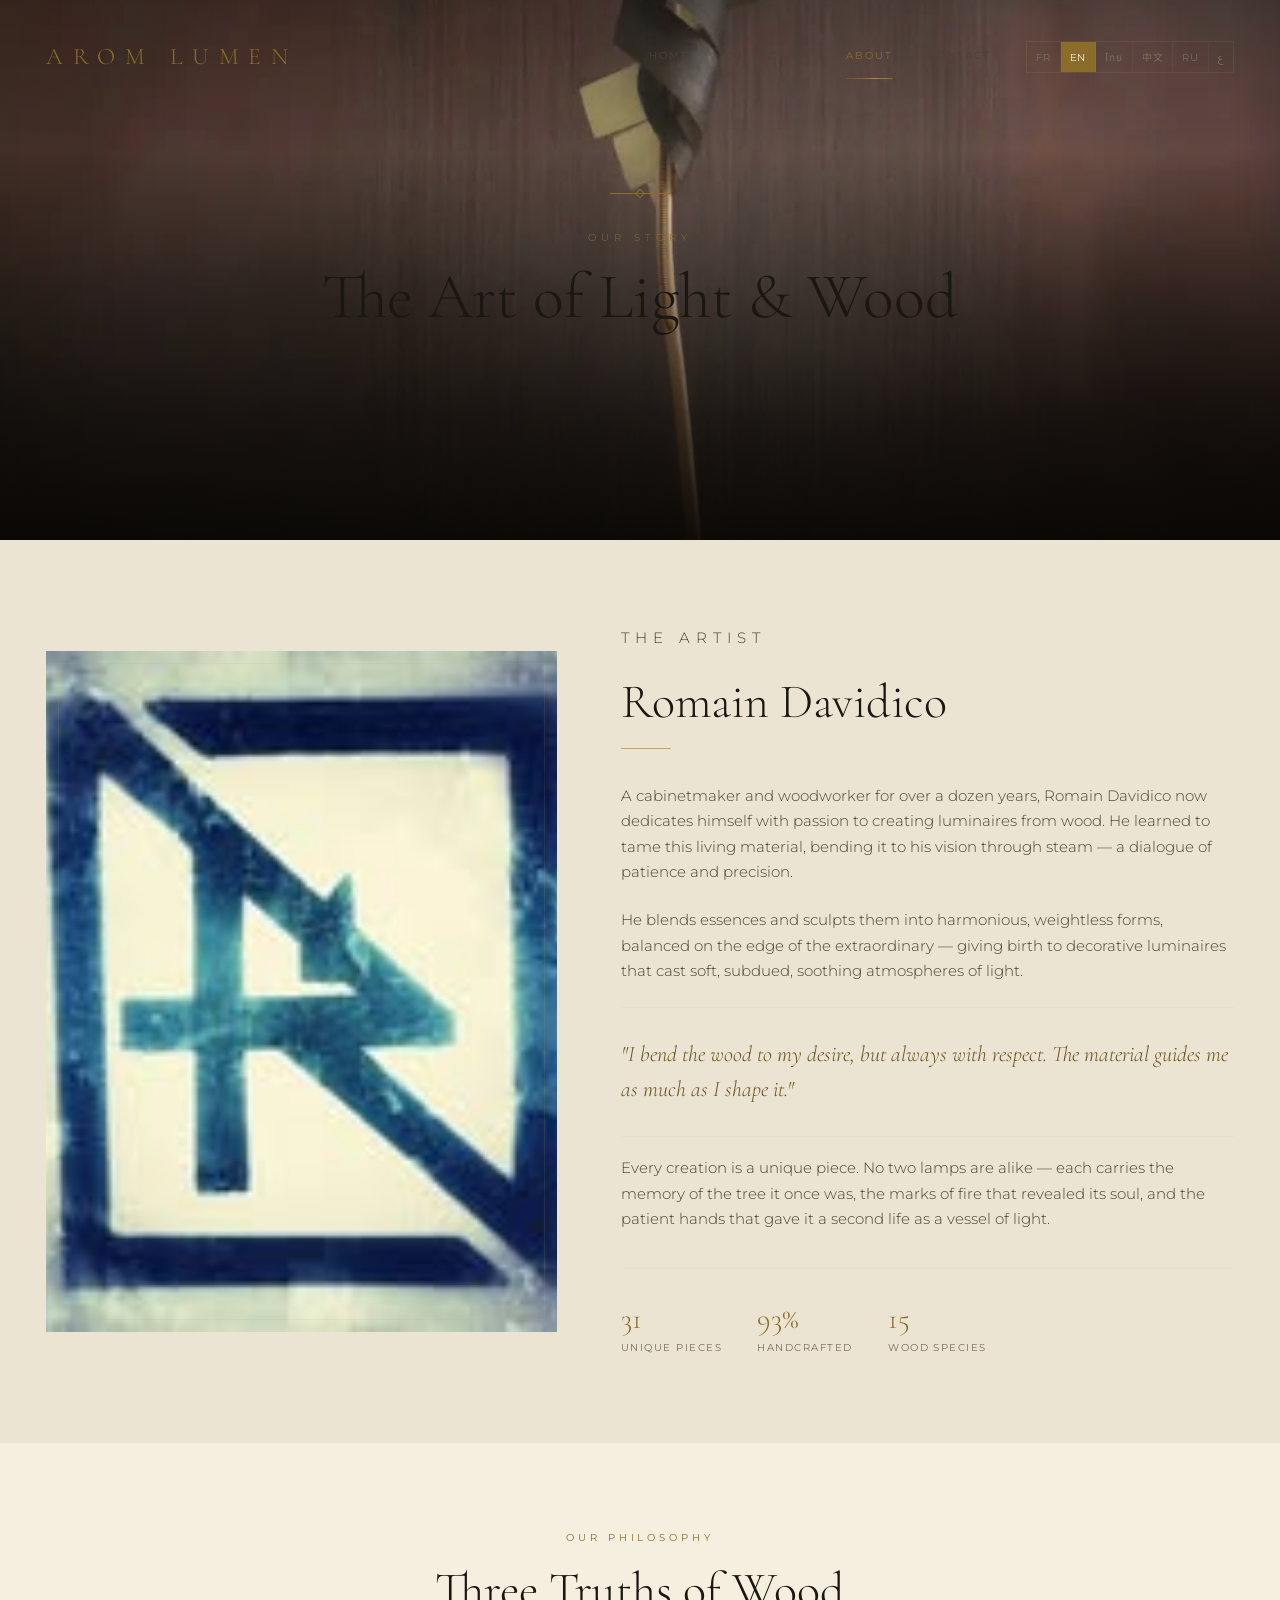
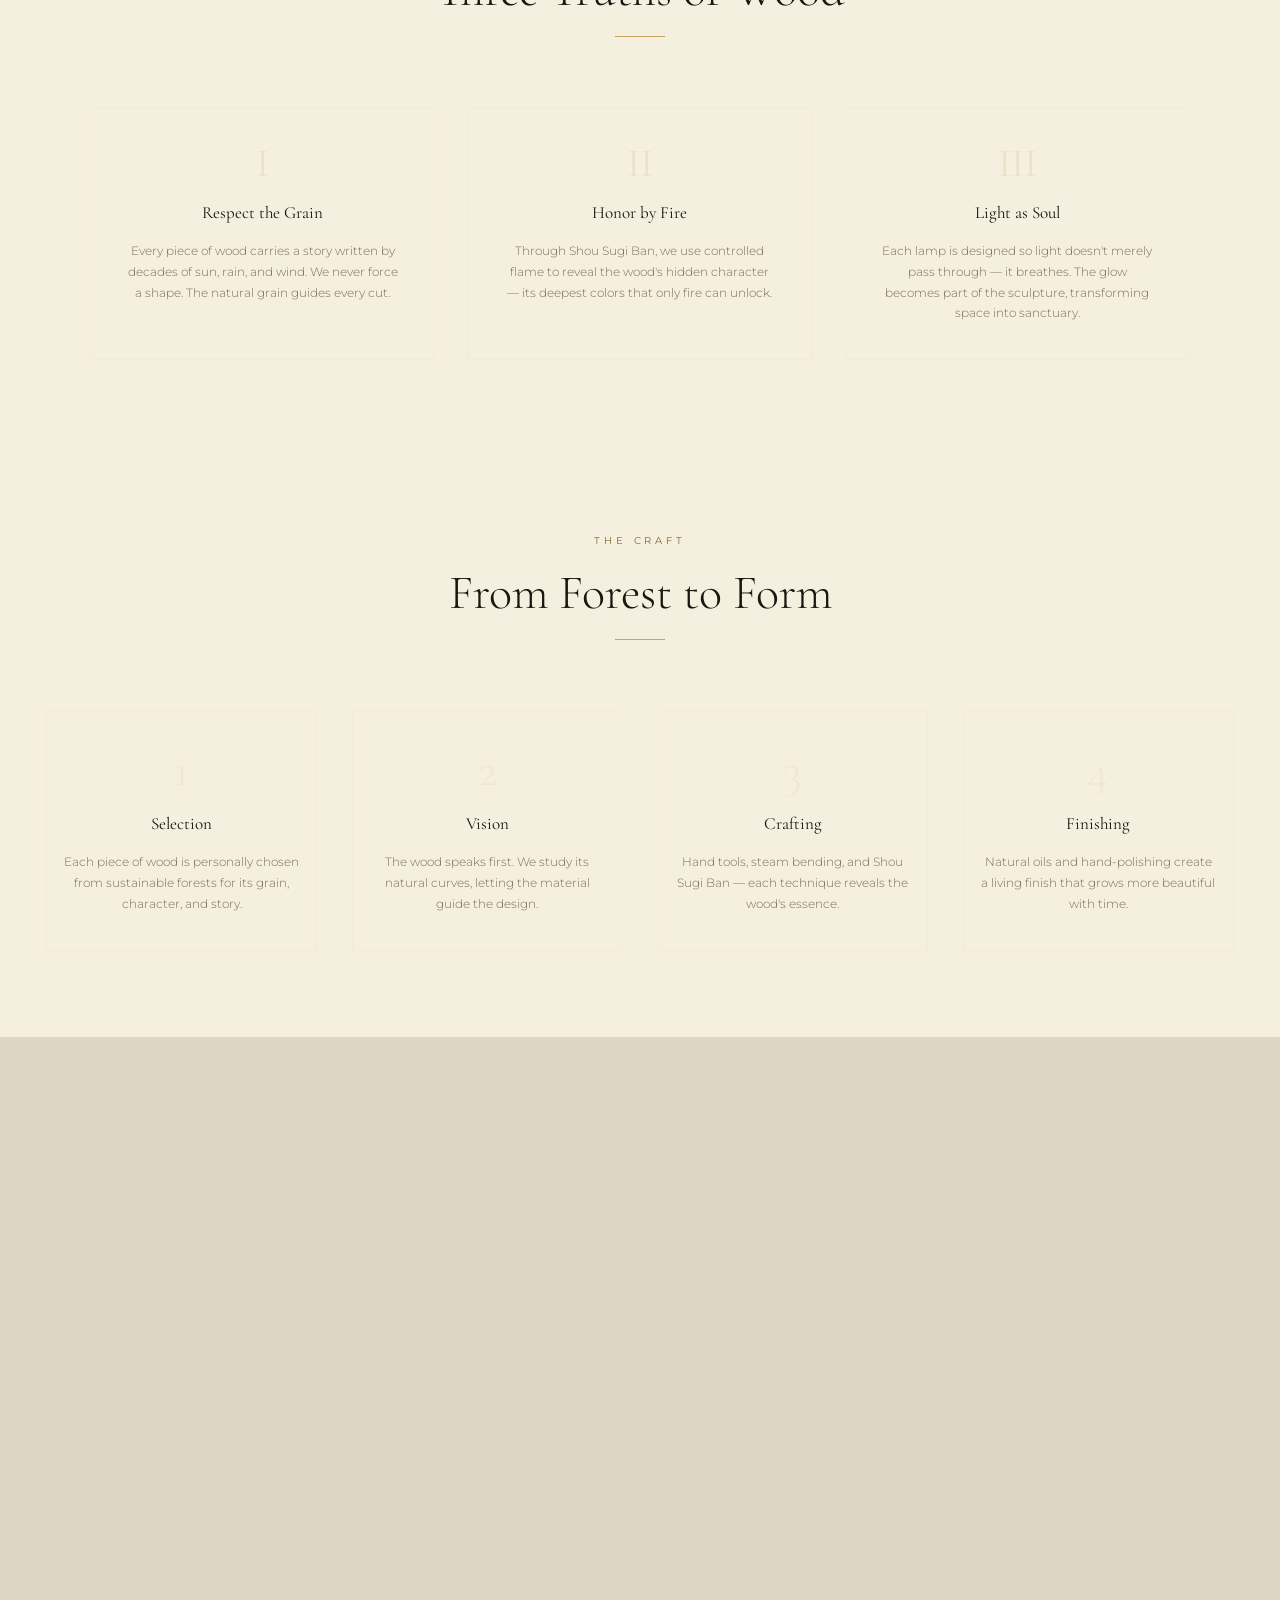
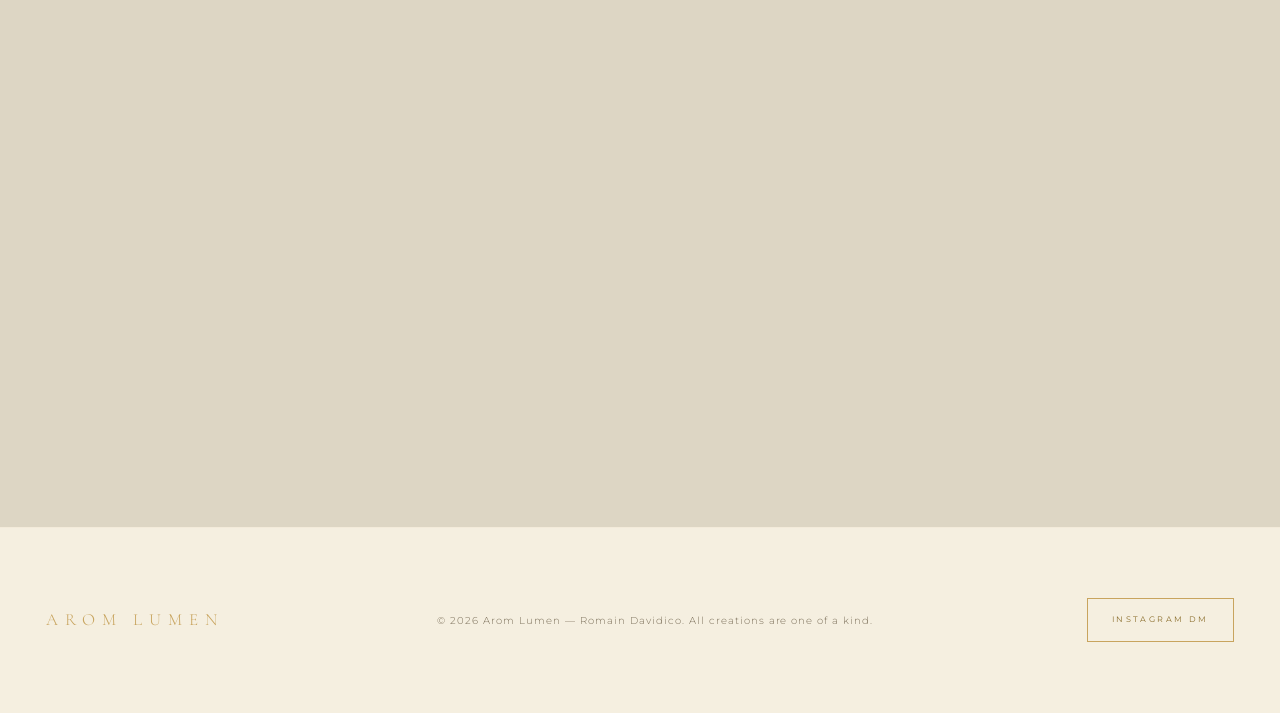
==== about.html @ 72d90c0a "Arom Lumen — luxury artisan wood lamp website Multi-page site for Romain Davidico's handcrafted wood" ====
<!DOCTYPE html>
<html lang="en" dir="ltr">
<head>
    <meta charset="UTF-8">
    <meta name="viewport" content="width=device-width, initial-scale=1.0">
    <meta name="view-transition" content="same-origin">
    <title>About Romain Davidico — AROM LUMEN | Artisan Woodworker</title>
    <meta name="description" content="The story of Romain Davidico, artisan woodworker and creator of Arom Lumen. Over a dozen years of cabinetmaking, steam-bending, and Shou Sugi Ban craftsmanship.">
    <link rel="canonical" href="https://aromlumen.com/about.html">
    <link rel="icon" href="images/profile.jpg">

    <!-- Open Graph -->
    <meta property="og:type" content="profile">
    <meta property="og:title" content="About Romain Davidico — AROM LUMEN | Artisan Woodworker">
    <meta property="og:description" content="The story of Romain Davidico, artisan woodworker and creator of Arom Lumen sculptural lamps.">
    <meta property="og:image" content="https://aromlumen.com/images/profile.jpg">
    <meta property="og:url" content="https://aromlumen.com/about.html">
    <meta property="og:site_name" content="Arom Lumen">
    <meta property="profile:first_name" content="Romain">
    <meta property="profile:last_name" content="Davidico">

    <!-- Twitter Card -->
    <meta name="twitter:card" content="summary_large_image">
    <meta name="twitter:title" content="About Romain Davidico — AROM LUMEN">
    <meta name="twitter:description" content="The story of artisan woodworker Romain Davidico, creator of Arom Lumen sculptural lamps.">
    <meta name="twitter:image" content="https://aromlumen.com/images/profile.jpg">

    <!-- Preconnect & Fonts -->
    <link rel="preconnect" href="https://fonts.googleapis.com">
    <link rel="preconnect" href="https://fonts.gstatic.com" crossorigin>
    <link href="https://fonts.googleapis.com/css2?family=Cormorant+Garamond:ital,wght@0,300;0,400;0,500;0,600;0,700;1,300;1,400&family=Montserrat:wght@200;300;400;500;600&family=Noto+Sans+Thai:wght@200;300;400;500&family=Noto+Sans+SC:wght@200;300;400;500&family=Noto+Sans+Arabic:wght@200;300;400;500&display=swap" rel="stylesheet">

    <!-- Preload hero image -->
    <link rel="preload" as="image" href="images/05.jpg">

    <link rel="stylesheet" href="css/style.css">

    <!-- Structured Data: Person -->
    <script type="application/ld+json">
    {
        "@context": "https://schema.org",
        "@type": "Person",
        "@id": "https://aromlumen.com/#person",
        "name": "Romain Davidico",
        "jobTitle": "Artisan Woodworker & Lamp Designer",
        "description": "Cabinetmaker and woodworker for over a dozen years, creator of Arom Lumen sculptural lamps.",
        "image": "https://aromlumen.com/images/profile.jpg",
        "url": "https://aromlumen.com/about.html",
        "sameAs": [
            "https://www.instagram.com/arom_lumen/"
        ],
        "worksFor": {
            "@type": "Organization",
            "@id": "https://aromlumen.com/#organization"
        },
        "knowsAbout": ["Cabinetmaking", "Steam Bending", "Shou Sugi Ban", "Sculptural Lighting", "Wood Art"]
    }
    </script>
</head>
<body>

<!-- Skip to content -->
<a href="#main-content" class="skip-link" aria-label="Skip to main content">Skip to main content</a>

<!-- Loader -->
<div class="loader" id="loader" role="status" aria-label="Loading page">
    <div class="loader-logo">Arom Lumen</div>
    <div class="loader-bar"></div>
</div>

<!-- Cursor Glow -->
<div class="cursor-glow" id="cursorGlow" aria-hidden="true"></div>

<!-- Navigation -->
<header>
    <nav id="navbar" aria-label="Main navigation">
        <a href="index.html" class="nav-logo" aria-label="Arom Lumen — Home">Arom Lumen</a>
        <div class="nav-right">
            <ul class="nav-links" id="navLinks" role="list">
                <li><a href="index.html" data-i18n="nav_home">Home</a></li>
                <li><a href="collection.html" data-i18n="nav_collection">Collection</a></li>
                <li><a href="about.html" class="active" data-i18n="nav_about" aria-current="page">About</a></li>
                <li><a href="contact.html" data-i18n="nav_contact">Contact</a></li>
            </ul>
            <div class="lang-switch" id="langSwitch" role="group" aria-label="Language switcher">
                <button class="lang-btn" data-lang="fr" aria-label="Fran&#231;ais">FR</button>
                <button class="lang-btn active" data-lang="en" aria-label="English" aria-pressed="true">EN</button>
                <button class="lang-btn" data-lang="th" aria-label="&#xE44;&#xE17;&#xE22;">&#xE44;&#xE17;&#xE22;</button>
                <button class="lang-btn" data-lang="zh" aria-label="&#x4E2D;&#x6587;">&#x4E2D;&#x6587;</button>
                <button class="lang-btn" data-lang="ru" aria-label="&#x0420;&#x0443;&#x0441;&#x0441;&#x043A;&#x0438;&#x0439;">RU</button>
                <button class="lang-btn" data-lang="ar" aria-label="&#x0627;&#x0644;&#x0639;&#x0631;&#x0628;&#x064A;&#x0629;">&#x0639;</button>
            </div>
            <button class="nav-hamburger" id="hamburger" aria-label="Toggle menu" aria-expanded="false"><span></span><span></span><span></span></button>
        </div>
    </nav>
</header>

<main id="main-content">
    <!-- ABOUT HERO -->
    <section class="hero" style="min-height:60vh;height:60vh" aria-label="About page hero">
        <div class="hero-bg" style="background:linear-gradient(180deg,rgba(8,6,4,.3) 0%,rgba(8,6,4,.05) 30%,rgba(8,6,4,.7) 75%,rgba(8,6,4,1) 100%),url('images/05.jpg') center/cover no-repeat" aria-hidden="true"></div>
        <div class="hero-content">
            <div class="hero-ornament" aria-hidden="true"></div>
            <p class="hero-sub" data-i18n="about_label">Our Story</p>
            <h1 class="hero-title" style="font-size:clamp(2rem,5vw,4rem)" data-i18n="about_title">The Art of Light & Wood</h1>
        </div>
    </section>

    <!-- FULL ARTIST STORY -->
    <section class="story" id="story" aria-labelledby="artist-heading">
        <div class="story-grid">
            <figure class="story-portrait reveal">
                <img src="images/profile.jpg" alt="Portrait of Romain Davidico in his workshop, crafting a sculptural lamp" loading="lazy" width="600" height="800">
            </figure>
            <article class="story-text reveal">
                <p class="s-label" data-i18n="story_label">The Artist</p>
                <h2 class="s-title" id="artist-heading" data-i18n="story_title">Romain Davidico</h2>
                <div class="s-div" aria-hidden="true"></div>
                <p data-i18n="story_p1">A cabinetmaker and woodworker for over a dozen years, Romain Davidico now dedicates himself with passion to creating luminaires from wood. He learned to tame this living material, bending it to his vision through steam — a dialogue of patience and precision.</p>
                <p data-i18n="story_p2">He blends essences and sculpts them into harmonious, weightless forms, balanced on the edge of the extraordinary — giving birth to decorative luminaires that cast soft, subdued, soothing atmospheres of light.</p>
                <blockquote>
                    <p class="quote" data-i18n="story_quote">"I bend the wood to my desire, but always with respect. The material guides me as much as I shape it."</p>
                </blockquote>
                <p data-i18n="story_p3">Every creation is a unique piece. No two lamps are alike — each carries the memory of the tree it once was, the marks of fire that revealed its soul, and the patient hands that gave it a second life as a vessel of light.</p>
                <div class="story-stats" role="list" aria-label="Key statistics">
                    <div role="listitem"><div class="num">32</div><div class="lbl" data-i18n="stat_pieces">Unique Pieces</div></div>
                    <div role="listitem"><div class="num">100%</div><div class="lbl" data-i18n="stat_handmade">Handcrafted</div></div>
                    <div role="listitem"><div class="num">15</div><div class="lbl" data-i18n="stat_woods">Wood Species</div></div>
                </div>
            </article>
        </div>
    </section>

    <!-- PHILOSOPHY -->
    <section class="philosophy" id="philosophy" aria-labelledby="philo-heading">
        <div style="text-align:center;max-width:600px;margin:0 auto">
            <p class="s-label" data-i18n="philo_label">Our Philosophy</p>
            <h2 class="s-title" id="philo-heading" data-i18n="philo_title">Three Truths of Wood</h2>
            <div class="s-div" style="margin:0 auto 2rem" aria-hidden="true"></div>
        </div>
        <div class="philo-grid" role="list">
            <article class="philo-card reveal" role="listitem">
                <div class="icon" aria-hidden="true">I</div>
                <h3 data-i18n="philo_1t">Respect the Grain</h3>
                <p data-i18n="philo_1d">Every piece of wood carries a story written by decades of sun, rain, and wind. We never force a shape. The natural grain guides every cut.</p>
            </article>
            <article class="philo-card reveal" role="listitem">
                <div class="icon" aria-hidden="true">II</div>
                <h3 data-i18n="philo_2t">Honor by Fire</h3>
                <p data-i18n="philo_2d">Through Shou Sugi Ban, we use controlled flame to reveal the wood's hidden character — its deepest colors that only fire can unlock.</p>
            </article>
            <article class="philo-card reveal" role="listitem">
                <div class="icon" aria-hidden="true">III</div>
                <h3 data-i18n="philo_3t">Light as Soul</h3>
                <p data-i18n="philo_3d">Each lamp is designed so light doesn't merely pass through — it breathes. The glow becomes part of the sculpture, transforming space into sanctuary.</p>
            </article>
        </div>
    </section>

    <!-- PROCESS -->
    <section class="process" id="process" aria-labelledby="process-heading">
        <div class="process-header">
            <p class="s-label" data-i18n="proc_label">The Craft</p>
            <h2 class="s-title" id="process-heading" data-i18n="proc_title">From Forest to Form</h2>
            <div class="s-div" aria-hidden="true"></div>
        </div>
        <div class="process-steps" role="list">
            <article class="p-step reveal" role="listitem"><div class="num" aria-hidden="true">01</div><h3 data-i18n="s1t">Selection</h3><p data-i18n="s1d">Each piece of wood is personally chosen from sustainable forests for its grain, character, and story.</p></article>
            <article class="p-step reveal" role="listitem"><div class="num" aria-hidden="true">02</div><h3 data-i18n="s2t">Vision</h3><p data-i18n="s2d">The wood speaks first. We study its natural curves, letting the material guide the design.</p></article>
            <article class="p-step reveal" role="listitem"><div class="num" aria-hidden="true">03</div><h3 data-i18n="s3t">Crafting</h3><p data-i18n="s3d">Hand tools, steam bending, and Shou Sugi Ban — each technique reveals the wood's essence.</p></article>
            <article class="p-step reveal" role="listitem"><div class="num" aria-hidden="true">04</div><h3 data-i18n="s4t">Finishing</h3><p data-i18n="s4d">Natural oils and hand-polishing create a living finish that grows more beautiful with time.</p></article>
        </div>
    </section>

    <!-- TESTIMONIALS -->
    <section class="testimonials" aria-labelledby="testimonials-heading">
        <div class="testi-header">
            <p class="s-label" data-i18n="te_label">Kind Words</p>
            <h2 class="s-title" id="testimonials-heading" data-i18n="te_title">What Hoteliers Say</h2>
            <div class="s-div" aria-hidden="true"></div>
        </div>
        <div class="t-carousel" role="region" aria-label="Testimonials carousel" aria-roledescription="carousel">
            <article class="t-slide active" role="group" aria-roledescription="slide" aria-label="Testimonial 1 of 3">
                <blockquote>
                    <p class="t-quote" data-i18n="te1q">The lamps Arom Lumen created for our lobby have become the most photographed feature of the hotel. Guests constantly ask about them.</p>
                </blockquote>
                <p class="t-author">Marie Laurent</p>
                <p class="t-role" data-i18n="te1r">Design Director, Boutique Hotel Paris</p>
            </article>
            <article class="t-slide" role="group" aria-roledescription="slide" aria-label="Testimonial 2 of 3">
                <blockquote>
                    <p class="t-quote" data-i18n="te2q">We commissioned twelve unique pieces for our suites. Each one is different, and our guests love discovering which creation awaits them.</p>
                </blockquote>
                <p class="t-author">James Chen</p>
                <p class="t-role" data-i18n="te2r">General Manager, Luxury Resort Singapore</p>
            </article>
            <article class="t-slide" role="group" aria-roledescription="slide" aria-label="Testimonial 3 of 3">
                <blockquote>
                    <p class="t-quote" data-i18n="te3q">The craftsmanship is extraordinary. These are not decorations — they are works of art that give our spa a soul.</p>
                </blockquote>
                <p class="t-author">Sofia Bergstrom</p>
                <p class="t-role" data-i18n="te3r">Spa Director, Grand Hotel Stockholm</p>
            </article>
        </div>
        <div class="t-dots" role="tablist" aria-label="Testimonial slides">
            <button class="t-dot active" data-slide="0" role="tab" aria-selected="true" aria-label="Show testimonial 1"></button>
            <button class="t-dot" data-slide="1" role="tab" aria-selected="false" aria-label="Show testimonial 2"></button>
            <button class="t-dot" data-slide="2" role="tab" aria-selected="false" aria-label="Show testimonial 3"></button>
        </div>
    </section>

    <!-- CTA -->
    <section class="hotel-cta" aria-labelledby="about-cta-heading">
        <div class="inner reveal">
            <h2 class="s-title" id="about-cta-heading" data-i18n="htl_title">Transform Your Spaces</h2>
            <div class="s-div" style="margin:0 auto 2rem" aria-hidden="true"></div>
            <p data-i18n="ct_desc">Whether for a single statement piece or a full hotel collection, we bring your vision to life with bespoke craftsmanship.</p>
            <div style="display:flex;gap:1.5rem;justify-content:center;margin-top:2.5rem;flex-wrap:wrap">
                <a href="https://ig.me/m/arom_lumen" target="_blank" rel="noopener noreferrer" class="btn-p" data-i18n="ct_dm">Message us on Instagram</a>
                <a href="collection.html" class="btn-o" data-i18n="view_collection">View Full Collection</a>
            </div>
        </div>
    </section>
</main>

<footer role="contentinfo">
    <div class="footer-content">
        <div class="footer-logo">Arom Lumen</div>
        <p class="footer-text">&copy; 2026 Arom Lumen — Romain Davidico. <span data-i18n="footer">All creations are one of a kind.</span></p>
        <a href="https://ig.me/m/arom_lumen" target="_blank" rel="noopener noreferrer" class="btn-o" style="padding:.6rem 1.5rem;font-size:.5rem" aria-label="Contact us via Instagram Direct Message">Instagram DM</a>
    </div>
</footer>

<script src="js/products.js"></script>
<script src="js/main.js"></script>
</body>
</html>
---- css/style.css ----
/* ═══════════════════════════════════════════════════════════════════════════
   AROM LUMEN — Artisan Wood Creations
   Master Stylesheet — 2026 Edition
   Mobile-first  ·  oklch()  ·  Container queries  ·  Scroll-driven
   ═══════════════════════════════════════════════════════════════════════════

   Z-INDEX SCALE
   ─────────────────────────────────
   1    Base content
   2    Overlays within sections (hero text, gallery overlay)
   10   Sticky / floating UI (scroll indicator)
   100  Navigation bar
   200  Mobile menu panel
   500  Lightbox
   600  Product modal
   900  Loader (highest, page entry)
   9999 Cursor glow (pointer-events: none)

   BREAKPOINTS (mobile-first, min-width)
   ─────────────────────────────────
   --bp-sm  : 480px   (large phones)
   --bp-md  : 768px   (tablets)
   --bp-lg  : 1024px  (small desktops)
   --bp-xl  : 1440px  (large desktops)
   --bp-xxl : 1920px  (ultra-wide)
   ═══════════════════════════════════════════════════════════════════════════ */


/* ═══════════════════════════════════════════
   0. CUSTOM PROPERTIES
   ═══════════════════════════════════════════ */
:root {
    /* ── Colors (oklch with hex fallbacks) ── */
    --bg:         #080604;
    --bg-oklch:   oklch(0.08 0.01 70);
    --bg2:        #0e0c07;
    --bg2-oklch:  oklch(0.11 0.015 70);
    --sf:         #16130d;
    --sf-oklch:   oklch(0.14 0.02 70);
    --sf2:        #221e14;
    --sf2-oklch:  oklch(0.19 0.025 70);

    --gold:       #c8a45e;
    --gold-oklch: oklch(0.74 0.11 80);
    --gold-l:     #e0c882;
    --gold-l-oklch: oklch(0.83 0.1 85);
    --gold-d:     #8a6d2b;
    --gold-d-oklch: oklch(0.53 0.1 75);
    --gold-g:     rgba(200, 164, 94, 0.12);

    --cream:      #f5efe0;
    --cream-oklch: oklch(0.95 0.03 85);
    --cream-m:    #b8ad94;
    --cream-m-oklch: oklch(0.74 0.04 80);

    --txt:        #e0d8c8;
    --txt-oklch:  oklch(0.88 0.03 80);
    --txt-m:      #8a7e68;
    --txt-m-oklch: oklch(0.57 0.05 75);

    /* ── Typography ── */
    --serif: 'Cormorant Garamond', Georgia, serif;
    --sans:  'Montserrat', 'Noto Sans Thai', 'Noto Sans SC', 'Noto Sans Arabic', sans-serif;

    /* ── Fluid type scale (375 → 1920) ── */
    --fs-xs:    clamp(0.5rem, 0.42rem + 0.25vw, 0.65rem);
    --fs-sm:    clamp(0.6rem, 0.52rem + 0.25vw, 0.78rem);
    --fs-base:  clamp(0.78rem, 0.68rem + 0.32vw, 0.95rem);
    --fs-md:    clamp(0.88rem, 0.76rem + 0.38vw, 1.1rem);
    --fs-lg:    clamp(1.1rem, 0.9rem + 0.6vw, 1.5rem);
    --fs-xl:    clamp(1.4rem, 1.1rem + 0.9vw, 2.2rem);
    --fs-2xl:   clamp(1.8rem, 1.3rem + 1.5vw, 3.2rem);
    --fs-3xl:   clamp(2rem, 1.4rem + 2vw, 3.8rem);
    --fs-hero:  clamp(2.5rem, 1.5rem + 4vw, 6rem);

    /* ── Spacing ── */
    --space-xs:  clamp(0.5rem, 0.4rem + 0.3vw, 0.75rem);
    --space-sm:  clamp(0.75rem, 0.6rem + 0.5vw, 1.25rem);
    --space-md:  clamp(1.5rem, 1rem + 1.5vw, 3rem);
    --space-lg:  clamp(3rem, 2rem + 3vw, 6rem);
    --space-xl:  clamp(4rem, 2.5rem + 4vw, 8rem);
    --space-section-y: clamp(4rem, 3rem + 3vw, 8rem);
    --space-section-x: clamp(1.25rem, 0.5rem + 3vw, 4rem);

    /* ── Effects ── */
    --gold-gradient: linear-gradient(135deg, #8a6d2b 0%, #c8a45e 40%, #e0c882 60%, #c8a45e 100%);
    --shimmer-gradient: linear-gradient(
        105deg,
        #8a6d2b 0%, #c8a45e 25%, #e0c882 50%, #c8a45e 75%, #8a6d2b 100%
    );
    --ease-lux: cubic-bezier(0.4, 0, 0.2, 1);
    --ease-spring: cubic-bezier(0.34, 1.56, 0.64, 1);
    --duration-fast: 0.25s;
    --duration-med:  0.45s;
    --duration-slow: 0.7s;

    /* ── Touch target minimum ── */
    --touch-min: 44px;

    /* ── Vertical rhythm base ── */
    --lh: 1.7;
}


/* ═══════════════════════════════════════════
   0b. COLOR SCHEME — light override
   ═══════════════════════════════════════════ */
@media (prefers-color-scheme: light) {
    :root {
        --bg:       #f5efe0;
        --bg2:      #ebe4d2;
        --sf:       #ddd6c4;
        --sf2:      #d0c8b4;
        --gold:     #8a6d2b;
        --gold-l:   #6b5420;
        --gold-d:   #c8a45e;
        --gold-g:   rgba(138, 109, 43, 0.12);
        --cream:    #1a1610;
        --cream-m:  #4a4232;
        --txt:      #2a2418;
        --txt-m:    #7a6e58;
        --gold-gradient: linear-gradient(135deg, #6b5420 0%, #8a6d2b 40%, #a68840 60%, #8a6d2b 100%);
        --shimmer-gradient: linear-gradient(
            105deg,
            #6b5420 0%, #8a6d2b 25%, #a68840 50%, #8a6d2b 75%, #6b5420 100%
        );
    }
}


/* ═══════════════════════════════════════════
   0.5 ACCESSIBILITY — SKIP LINK
   ═══════════════════════════════════════════ */
.skip-link {
    position: absolute;
    top: -100%;
    left: 1rem;
    z-index: 10000;
    padding: 0.75rem 1.5rem;
    background: var(--gold, #c8a45e);
    color: var(--bg, #080604);
    font-family: var(--sans, 'Montserrat', sans-serif);
    font-size: 0.85rem;
    font-weight: 600;
    text-decoration: none;
    border-radius: 0 0 4px 4px;
    transition: top 0.2s ease;
}
.skip-link:focus {
    top: 0;
    outline: 2px solid var(--cream, #f5efe6);
    outline-offset: 2px;
}

/* ═══════════════════════════════════════════
   1. RESET & BASE
   ═══════════════════════════════════════════ */
*,
*::before,
*::after {
    margin: 0;
    padding: 0;
    box-sizing: border-box;
}

html {
    scroll-behavior: smooth;
    overflow-x: hidden;
    -webkit-text-size-adjust: 100%;
    text-size-adjust: 100%;
    hanging-punctuation: first last;
}

body {
    font-family: var(--sans);
    background: var(--bg);
    color: var(--txt);
    font-size: var(--fs-base);
    line-height: var(--lh);
    overflow-x: hidden;
    -webkit-font-smoothing: antialiased;
    -moz-osx-font-smoothing: grayscale;
    text-rendering: optimizeLegibility;
}

/* Selection */
::selection {
    background: var(--gold);
    color: var(--bg);
}

::-moz-selection {
    background: var(--gold);
    color: var(--bg);
}

/* Focus-visible for accessibility */
:focus-visible {
    outline: 2px solid var(--gold);
    outline-offset: 3px;
}

:focus:not(:focus-visible) {
    outline: none;
}

/* Custom scrollbar */
::-webkit-scrollbar {
    width: 6px;
}
::-webkit-scrollbar-track {
    background: var(--bg);
}
::-webkit-scrollbar-thumb {
    background: var(--gold-d);
    border-radius: 3px;
}
::-webkit-scrollbar-thumb:hover {
    background: var(--gold);
}

/* Firefox scrollbar */
html {
    scrollbar-width: thin;
    scrollbar-color: var(--gold-d) var(--bg);
}

img, video, svg {
    display: block;
    max-width: 100%;
    height: auto;
}

a {
    color: inherit;
    text-decoration: none;
}

button {
    font: inherit;
    cursor: pointer;
    border: none;
    background: none;
    color: inherit;
}

ul, ol {
    list-style: none;
}


/* ═══════════════════════════════════════════
   2. VIEW TRANSITIONS API
   ═══════════════════════════════════════════ */
@view-transition {
    navigation: auto;
}

::view-transition-old(root) {
    animation: vt-fade-out 0.3s var(--ease-lux) forwards;
}

::view-transition-new(root) {
    animation: vt-fade-in 0.4s var(--ease-lux) forwards;
}

@keyframes vt-fade-out {
    to {
        opacity: 0;
        transform: translateY(-8px);
    }
}

@keyframes vt-fade-in {
    from {
        opacity: 0;
        transform: translateY(12px);
    }
}


/* ═══════════════════════════════════════════
   3. PAGE ENTRANCE TRANSITION
   ═══════════════════════════════════════════ */
@keyframes pageFadeIn {
    from {
        opacity: 0;
        transform: translateY(12px);
    }
    to {
        opacity: 1;
        transform: translateY(0);
    }
}

body.page-enter {
    animation: pageFadeIn 0.8s var(--ease-lux) forwards;
}

.page-transition {
    animation: pageFadeIn 0.6s var(--ease-lux) forwards;
}


/* ═══════════════════════════════════════════
   4. RTL SUPPORT
   ═══════════════════════════════════════════ */
[dir="rtl"] .story-grid       { direction: rtl; }
[dir="rtl"] .featured-grid    { direction: rtl; }
[dir="rtl"] .contact           { direction: rtl; }
[dir="rtl"] .nav-links         { direction: rtl; }
[dir="rtl"] .featured-specs li { flex-direction: row-reverse; }
[dir="rtl"] .footer-content    { flex-direction: row-reverse; }
[dir="rtl"] .featured-badge    { left: auto; right: var(--space-md); }
[dir="rtl"] .nav-right         { flex-direction: row-reverse; }


/* ═══════════════════════════════════════════
   5. LOADER (premium pulse + sweep)
   ═══════════════════════════════════════════ */
.loader {
    position: fixed;
    inset: 0;
    background: var(--bg);
    z-index: 900;
    display: flex;
    align-items: center;
    justify-content: center;
    flex-direction: column;
    gap: var(--space-md);
    transition: opacity 0.8s var(--ease-lux), visibility 0.8s;
}

.loader.hidden {
    opacity: 0;
    visibility: hidden;
}

.loader-logo {
    font-family: var(--serif);
    font-size: var(--fs-xl);
    font-weight: 300;
    letter-spacing: 0.5em;
    color: var(--gold);
    text-transform: uppercase;
    animation: loaderPulse 2s ease-in-out infinite;
}

@keyframes loaderPulse {
    0%, 100% { opacity: 0.5; }
    50%      { opacity: 1; }
}

.loader-bar {
    width: clamp(60px, 15vw, 120px);
    height: 1px;
    background: var(--gold-g);
    position: relative;
    overflow: hidden;
}

.loader-bar::after {
    content: '';
    position: absolute;
    left: 0;
    top: 0;
    height: 100%;
    width: 0;
    background: var(--gold-gradient);
    animation: loadBar 1.8s var(--ease-lux) forwards;
}

@keyframes loadBar {
    to { width: 100%; }
}


/* ═══════════════════════════════════════════
   6. CURSOR GLOW (desktop only)
   ═══════════════════════════════════════════ */
.cursor-glow {
    position: fixed;
    width: 450px;
    height: 450px;
    border-radius: 50%;
    background: radial-gradient(circle, rgba(200, 164, 94, 0.05) 0%, transparent 70%);
    pointer-events: none;
    z-index: 9999;
    transform: translate(-50%, -50%);
    will-change: transform;
    display: none;
}

@media (pointer: fine) and (min-width: 1024px) {
    .cursor-glow { display: block; }
}


/* ═══════════════════════════════════════════
   7. NAVIGATION
   ═══════════════════════════════════════════ */
nav {
    position: fixed;
    top: 0;
    left: 0;
    right: 0;
    z-index: 100;
    padding: var(--space-sm) var(--space-section-x);
    display: flex;
    justify-content: space-between;
    align-items: center;
    transition: all var(--duration-med) var(--ease-lux);
}

@media (min-width: 768px) {
    nav {
        padding: var(--space-md) var(--space-section-x);
    }
}

nav.scrolled {
    background: rgba(8, 6, 4, 0.94);
    -webkit-backdrop-filter: blur(20px);
    backdrop-filter: blur(20px);
    padding-block: var(--space-xs);
    border-bottom: 1px solid rgba(200, 164, 94, 0.08);
}

/* Backdrop-filter fallback */
@supports not (backdrop-filter: blur(20px)) {
    nav.scrolled {
        background: rgba(8, 6, 4, 0.98);
    }
}

.nav-logo {
    font-family: var(--serif);
    font-size: clamp(1.2rem, 1rem + 0.6vw, 1.8rem);
    font-weight: 300;
    letter-spacing: 0.4em;
    color: var(--gold);
    text-decoration: none;
    text-transform: uppercase;
    min-height: var(--touch-min);
    display: inline-flex;
    align-items: center;
}

.nav-right {
    display: flex;
    align-items: center;
    gap: var(--space-sm);
}

@media (min-width: 768px) {
    .nav-right { gap: var(--space-md); }
}

.nav-links {
    display: none;
    gap: var(--space-md);
    list-style: none;
    align-items: center;
}

@media (min-width: 768px) {
    .nav-links { display: flex; }
}

.nav-links a {
    font-size: var(--fs-xs);
    font-weight: 400;
    letter-spacing: 0.2em;
    text-transform: uppercase;
    color: var(--cream-m);
    text-decoration: none;
    position: relative;
    padding-bottom: 4px;
    transition: color var(--duration-fast);
    min-height: var(--touch-min);
    display: inline-flex;
    align-items: center;
}

/* Nav underline grows from center */
.nav-links a::after {
    content: '';
    position: absolute;
    bottom: 0;
    left: 50%;
    width: 0;
    height: 1px;
    background: var(--gold);
    transition: width var(--duration-med) var(--ease-lux), left var(--duration-med) var(--ease-lux);
}

.nav-links a:hover {
    color: var(--gold-l);
}

.nav-links a:hover::after {
    width: 100%;
    left: 0;
}

.nav-links a.active {
    color: var(--gold);
}

.nav-links a.active::after {
    width: 100%;
    left: 0;
    background: var(--gold-gradient);
}

/* Hamburger */
.nav-hamburger {
    display: flex;
    flex-direction: column;
    gap: 6px;
    cursor: pointer;
    padding: 10px 5px;
    min-width: var(--touch-min);
    min-height: var(--touch-min);
    justify-content: center;
    align-items: center;
}

@media (min-width: 768px) {
    .nav-hamburger { display: none; }
}

.nav-hamburger span {
    width: 28px;
    height: 1px;
    background: var(--gold);
    transition: all var(--duration-fast);
    display: block;
}

/* Mobile menu */
.nav-links.open {
    display: flex;
    flex-direction: column;
    position: absolute;
    top: 100%;
    left: 0;
    right: 0;
    background: rgba(8, 6, 4, 0.97);
    -webkit-backdrop-filter: blur(20px);
    backdrop-filter: blur(20px);
    padding: var(--space-md);
    gap: var(--space-sm);
    border-bottom: 1px solid rgba(200, 164, 94, 0.08);
    z-index: 200;
    animation: menuSlideDown 0.35s var(--ease-lux);
}

@keyframes menuSlideDown {
    from {
        opacity: 0;
        transform: translateY(-10px);
    }
    to {
        opacity: 1;
        transform: translateY(0);
    }
}


/* ═══════════════════════════════════════════
   8. LANGUAGE SWITCH
   ═══════════════════════════════════════════ */
.lang-switch {
    display: flex;
    gap: 0;
    border: 1px solid rgba(200, 164, 94, 0.12);
}

.lang-btn {
    background: transparent;
    border: none;
    color: var(--txt-m);
    font-family: var(--sans);
    font-size: var(--fs-xs);
    font-weight: 400;
    letter-spacing: 0.1em;
    padding: 0.4rem 0.55rem;
    cursor: pointer;
    text-transform: uppercase;
    transition: all var(--duration-fast);
    min-width: var(--touch-min);
    min-height: var(--touch-min);
    display: inline-flex;
    align-items: center;
    justify-content: center;
}

@media (min-width: 768px) {
    .lang-btn {
        min-width: auto;
        min-height: auto;
        padding: 0.4rem 0.55rem;
    }
}

.lang-btn:not(:last-child) {
    border-right: 1px solid rgba(200, 164, 94, 0.08);
}

.lang-btn.active {
    background: var(--gold);
    color: var(--bg);
}

.lang-btn:hover:not(.active) {
    color: var(--gold);
}


/* ═══════════════════════════════════════════
   9. HERO
   ═══════════════════════════════════════════ */
.hero {
    position: relative;
    height: 100svh;
    min-height: 600px;
    display: flex;
    align-items: center;
    justify-content: center;
    overflow: hidden;
}

@media (min-width: 768px) {
    .hero { min-height: 700px; }
}

.hero-bg {
    position: absolute;
    inset: 0;
    background:
        linear-gradient(180deg,
            rgba(8, 6, 4, 0.2) 0%,
            rgba(8, 6, 4, 0.05) 30%,
            rgba(8, 6, 4, 0.5) 75%,
            rgba(8, 6, 4, 1) 100%),
        url('https://images.unsplash.com/photo-1558618666-fcd25c85f82e?w=1920&q=80') center / cover no-repeat;
    transform: scale(1.1);
    will-change: transform;
    animation: heroZ 25s ease-in-out infinite alternate;
}

@keyframes heroZ {
    0%   { transform: scale(1.1); }
    100% { transform: scale(1.02); }
}

/* Scroll-driven parallax on hero background (where supported) */
@supports (animation-timeline: scroll()) {
    .hero-bg {
        animation: heroParallax linear forwards;
        animation-timeline: scroll(nearest block);
        animation-range: entry 0% exit 100%;
    }

    @keyframes heroParallax {
        from { transform: scale(1.1) translateY(0); }
        to   { transform: scale(1.1) translateY(15%); }
    }
}

.hero-content {
    position: relative;
    z-index: 2;
    text-align: center;
    max-width: 900px;
    padding: 0 var(--space-section-x);
}

.hero-ornament {
    width: 60px;
    height: 1px;
    background: var(--gold);
    margin: 0 auto var(--space-md);
    position: relative;
}

.hero-ornament::before {
    content: '';
    position: absolute;
    top: -3px;
    left: 50%;
    width: 7px;
    height: 7px;
    border: 1px solid var(--gold);
    transform: translateX(-50%) rotate(45deg);
}

.hero-sub {
    font-size: var(--fs-xs);
    font-weight: 300;
    letter-spacing: 0.5em;
    text-transform: uppercase;
    color: var(--gold);
    margin-bottom: var(--space-sm);
    opacity: 0;
    animation: fadeUp 1s 0.3s forwards;
}

.hero-title {
    font-family: var(--serif);
    font-size: var(--fs-hero);
    font-weight: 300;
    line-height: 1.08;
    color: var(--cream);
    margin-bottom: var(--space-sm);
    opacity: 0;
    animation: fadeUp 1s 0.6s forwards;
}

.hero-title em {
    font-style: italic;
    color: var(--gold-l);
}

.hero-desc {
    font-size: var(--fs-base);
    font-weight: 200;
    color: var(--cream-m);
    max-width: 560px;
    margin: 0 auto var(--space-md);
    opacity: 0;
    animation: fadeUp 1s 0.9s forwards;
}

.hero-cta {
    display: inline-flex;
    align-items: center;
    justify-content: center;
    font-size: var(--fs-xs);
    font-weight: 400;
    letter-spacing: 0.3em;
    text-transform: uppercase;
    color: var(--gold);
    text-decoration: none;
    border: 1px solid var(--gold-d);
    padding: 1rem 2rem;
    min-height: var(--touch-min);
    transition: all var(--duration-med) var(--ease-lux);
    opacity: 0;
    animation: fadeUp 1s 1.2s forwards;
    position: relative;
    overflow: hidden;
}

@media (min-width: 480px) {
    .hero-cta { padding: 1rem 3rem; }
}

/* Gold shimmer sweep on hover */
.hero-cta::before {
    content: '';
    position: absolute;
    inset: 0;
    background: linear-gradient(105deg, transparent 0%, rgba(224, 200, 130, 0.15) 45%, rgba(224, 200, 130, 0.3) 50%, rgba(224, 200, 130, 0.15) 55%, transparent 100%);
    transform: translateX(-120%);
    transition: transform 0.6s var(--ease-lux);
}

.hero-cta:hover {
    background: var(--gold);
    color: var(--bg);
    box-shadow: 0 0 40px var(--gold-g), 0 0 80px rgba(200, 164, 94, 0.06);
}

.hero-cta:hover::before {
    transform: translateX(120%);
}

.hero-scroll {
    position: absolute;
    bottom: clamp(1.5rem, 3vw, 3rem);
    left: 50%;
    transform: translateX(-50%);
    display: flex;
    flex-direction: column;
    align-items: center;
    gap: 0.8rem;
    color: var(--txt-m);
    font-size: var(--fs-xs);
    letter-spacing: 0.3em;
    text-transform: uppercase;
    opacity: 0;
    animation: fadeUp 1s 1.5s forwards;
    z-index: 10;
}

.hero-scroll .line {
    width: 1px;
    height: 40px;
    background: linear-gradient(to bottom, var(--gold-d), transparent);
    animation: pulse 2s ease-in-out infinite;
}

@keyframes pulse {
    0%, 100% { opacity: 0.3; }
    50%      { opacity: 1; }
}

@keyframes fadeUp {
    from { opacity: 0; transform: translateY(30px); }
    to   { opacity: 1; transform: translateY(0); }
}


/* ═══════════════════════════════════════════
   10. SECTION GLOBALS
   ═══════════════════════════════════════════ */
section {
    padding: var(--space-section-y) var(--space-section-x);
}

/* Below-fold sections: content-visibility for performance */
section:not(.hero) {
    content-visibility: auto;
    contain-intrinsic-size: auto 800px;
}

.s-label {
    font-size: var(--fs-xs);
    font-weight: 400;
    letter-spacing: 0.4em;
    text-transform: uppercase;
    color: var(--gold);
    margin-bottom: var(--space-sm);
}

.s-title {
    font-family: var(--serif);
    font-size: var(--fs-3xl);
    font-weight: 300;
    line-height: 1.2;
    color: var(--cream);
    margin-bottom: var(--space-sm);
}

.s-div {
    width: 50px;
    height: 1px;
    background: var(--gold-d);
    margin-bottom: var(--space-md);
}


/* ═══════════════════════════════════════════
   11. ARTIST STORY
   ═══════════════════════════════════════════ */
.story {
    background: var(--bg2);
    overflow: hidden;
}

.story-grid {
    display: grid;
    grid-template-columns: 1fr;
    gap: var(--space-lg);
    align-items: center;
    max-width: 1200px;
    margin: 0 auto;
}

@media (min-width: 768px) {
    .story-grid {
        grid-template-columns: 1fr 1.2fr;
        gap: clamp(3rem, 5vw, 6rem);
    }
}

.story-portrait {
    position: relative;
    aspect-ratio: 3 / 4;
    overflow: hidden;
}

.story-portrait img {
    width: 100%;
    height: 100%;
    object-fit: cover;
    transition: transform var(--duration-slow) var(--ease-lux);
}

.story-portrait:hover img {
    transform: scale(1.03);
}

.story-portrait::after {
    content: '';
    position: absolute;
    inset: 12px;
    border: 1px solid rgba(200, 164, 94, 0.12);
    pointer-events: none;
}

.story-text p {
    font-size: var(--fs-base);
    font-weight: 300;
    color: var(--cream-m);
    margin-bottom: 1.4rem;
}

.story-text .quote {
    font-family: var(--serif);
    font-size: var(--fs-lg);
    font-style: italic;
    font-weight: 300;
    color: var(--gold-l);
    line-height: 1.6;
    padding: 1.8rem 0;
    margin: 1.2rem 0;
    border-top: 1px solid rgba(200, 164, 94, 0.08);
    border-bottom: 1px solid rgba(200, 164, 94, 0.08);
}

.story-stats {
    display: flex;
    flex-wrap: wrap;
    gap: var(--space-md);
    margin-top: var(--space-md);
    padding-top: var(--space-md);
    border-top: 1px solid rgba(200, 164, 94, 0.06);
}

.story-stats .num {
    font-family: var(--serif);
    font-size: var(--fs-xl);
    font-weight: 300;
    color: var(--gold);
    line-height: 1;
}

.story-stats .lbl {
    font-size: var(--fs-xs);
    letter-spacing: 0.15em;
    text-transform: uppercase;
    color: var(--txt-m);
    margin-top: 0.4rem;
}


/* ═══════════════════════════════════════════
   12. PHILOSOPHY
   ═══════════════════════════════════════════ */
.philosophy {
    background: var(--bg);
}

.philo-grid {
    display: grid;
    grid-template-columns: 1fr;
    gap: var(--space-md);
    max-width: 1100px;
    margin: var(--space-lg) auto 0;
}

@media (min-width: 768px) {
    .philo-grid {
        grid-template-columns: repeat(3, 1fr);
        gap: clamp(1.5rem, 2.5vw, 3rem);
    }
}

.philo-card {
    padding: var(--space-md);
    border: 1px solid rgba(200, 164, 94, 0.05);
    transition: all var(--duration-med);
    text-align: center;
}

.philo-card:hover {
    border-color: rgba(200, 164, 94, 0.18);
    background: rgba(200, 164, 94, 0.02);
    transform: translateY(-4px);
}

.philo-card .icon {
    font-family: var(--serif);
    font-size: var(--fs-2xl);
    color: rgba(200, 164, 94, 0.18);
    margin-bottom: var(--space-sm);
    line-height: 1;
}

.philo-card h3 {
    font-family: var(--serif);
    font-size: var(--fs-md);
    font-weight: 400;
    color: var(--cream);
    margin-bottom: 0.8rem;
}

.philo-card p {
    font-size: var(--fs-sm);
    font-weight: 300;
    color: var(--txt-m);
    line-height: 1.8;
}


/* ═══════════════════════════════════════════
   13. GALLERY / CREATIONS
   ═══════════════════════════════════════════ */
.creations {
    background: var(--bg2);
}

.gallery-grid {
    display: grid;
    grid-template-columns: 1fr;
    gap: clamp(0.75rem, 1vw, 1rem);
}

@media (min-width: 480px) {
    .gallery-grid { grid-template-columns: repeat(2, 1fr); }
}

@media (min-width: 1024px) {
    .gallery-grid { grid-template-columns: repeat(4, 1fr); }
}

/* Container query wrapper for gallery items */
@container style(--layout: gallery) {
    .g-item { aspect-ratio: 1; }
}

.g-item {
    position: relative;
    overflow: hidden;
    cursor: pointer;
    aspect-ratio: 1;
    background: var(--sf);
    text-decoration: none;
    color: inherit;
    display: block;
}

.g-item.tall {
    grid-row: span 2;
    aspect-ratio: auto;
}

@media (max-width: 767px) {
    .g-item.tall,
    .g-item.wide {
        grid-row: span 1;
        grid-column: span 1;
        aspect-ratio: 1;
    }
}

.g-item.wide {
    grid-column: span 2;
}

.g-item img {
    width: 100%;
    height: 100%;
    object-fit: cover;
    transition: transform var(--duration-slow) var(--ease-lux), filter var(--duration-slow);
}

/* Image reveal animation on scroll */
.g-item.reveal {
    clip-path: inset(100% 0 0 0);
}

.g-item.reveal.visible {
    clip-path: inset(0 0 0 0);
    transition: clip-path 0.9s var(--ease-lux), opacity 0.8s var(--ease-lux), transform 0.8s var(--ease-lux);
}

/* Gallery hover: image scale + overlay slide up */
.g-item:hover img {
    transform: scale(1.06);
}

.g-overlay {
    position: absolute;
    inset: 0;
    background: linear-gradient(180deg, transparent 30%, rgba(8, 6, 4, 0.92) 100%);
    display: flex;
    flex-direction: column;
    justify-content: flex-end;
    padding: var(--space-sm);
    transform: translateY(20%);
    opacity: 0;
    transition: transform var(--duration-med) var(--ease-lux), opacity var(--duration-med) var(--ease-lux);
    z-index: 2;
    will-change: transform, opacity;
}

.g-item:hover .g-overlay {
    opacity: 1;
    transform: translateY(0);
}

@media (min-width: 768px) {
    .g-overlay { padding: 1.5rem; }
}

.g-overlay h3 {
    font-family: var(--serif);
    font-size: var(--fs-md);
    font-weight: 400;
    color: var(--cream);
    margin-bottom: 0.2rem;
}

.g-overlay span {
    font-size: var(--fs-xs);
    letter-spacing: 0.12em;
    text-transform: uppercase;
    color: var(--gold);
}

.g-overlay .price {
    font-family: var(--serif);
    font-size: var(--fs-md);
    color: var(--gold-l);
    margin-top: 0.5rem;
}

.g-overlay .sold {
    display: inline-block;
    font-size: var(--fs-xs);
    font-weight: 500;
    letter-spacing: 0.2em;
    text-transform: uppercase;
    color: var(--bg);
    background: var(--gold);
    padding: 0.3rem 0.8rem;
    margin-top: 0.6rem;
    width: fit-content;
}


/* ── Masonry Gallery ── */
.gallery-masonry {
    columns: 1;
    column-gap: 1rem;
}

@media (min-width: 480px) {
    .gallery-masonry { columns: 2; }
}

@media (min-width: 1024px) {
    .gallery-masonry { columns: 3; }
}

.gallery-masonry .g-item {
    break-inside: avoid;
    margin-bottom: 1rem;
    aspect-ratio: auto;
}

.gallery-masonry .g-item img {
    width: 100%;
    height: auto;
    display: block;
}


/* ═══════════════════════════════════════════
   14. PRODUCT MODAL
   ═══════════════════════════════════════════ */
.product-modal {
    display: none;
    position: fixed;
    inset: 0;
    z-index: 600;
    background: rgba(8, 6, 4, 0.96);
    -webkit-backdrop-filter: blur(25px);
    backdrop-filter: blur(25px);
    align-items: center;
    justify-content: center;
    padding: var(--space-sm);
}

@supports not (backdrop-filter: blur(25px)) {
    .product-modal { background: rgba(8, 6, 4, 0.99); }
}

.product-modal.open {
    display: flex;
    animation: modalIn 0.4s var(--ease-lux);
}

@keyframes modalIn {
    from {
        opacity: 0;
        transform: scale(0.96);
    }
    to {
        opacity: 1;
        transform: scale(1);
    }
}

.product-card {
    background: var(--sf);
    max-width: 900px;
    width: 100%;
    display: grid;
    grid-template-columns: 1fr;
    max-height: 90vh;
    overflow: hidden;
    border: 1px solid rgba(200, 164, 94, 0.08);
}

@media (min-width: 768px) {
    .product-card {
        grid-template-columns: 1fr 1fr;
    }
}

/* Subgrid for product card alignment (where supported) */
@supports (grid-template-columns: subgrid) {
    .product-card > * {
        min-height: 0;
    }
}

.product-card-img {
    aspect-ratio: 1;
    overflow: hidden;
}

@media (max-width: 767px) {
    .product-card-img { max-height: 40vh; }
}

.product-card-img img {
    width: 100%;
    height: 100%;
    object-fit: cover;
}

.product-card-info {
    padding: var(--space-md);
    display: flex;
    flex-direction: column;
    justify-content: center;
    overflow-y: auto;
}

@media (min-width: 768px) {
    .product-card-info { padding: clamp(1.5rem, 3vw, 3rem); }
}

.product-card-info h2 {
    font-family: var(--serif);
    font-size: var(--fs-2xl);
    font-weight: 300;
    color: var(--cream);
    margin-bottom: 0.5rem;
}

.product-card-info .pc-price {
    font-family: var(--serif);
    font-size: var(--fs-lg);
    color: var(--gold-l);
    margin-bottom: 0.3rem;
}

.product-card-info .pc-sold {
    font-size: var(--fs-xs);
    font-weight: 500;
    letter-spacing: 0.25em;
    text-transform: uppercase;
    color: var(--gold);
    margin-bottom: var(--space-sm);
}

.product-card-info .pc-desc {
    font-size: var(--fs-base);
    font-weight: 300;
    color: var(--cream-m);
    line-height: 1.8;
    margin-bottom: var(--space-sm);
}

.product-card-info .pc-specs {
    list-style: none;
    margin-bottom: var(--space-md);
}

.product-card-info .pc-specs li {
    display: flex;
    justify-content: space-between;
    padding: 0.5rem 0;
    border-bottom: 1px solid rgba(200, 164, 94, 0.05);
    font-size: var(--fs-sm);
    font-weight: 300;
}

.product-card-info .pc-specs li span:first-child {
    color: var(--txt-m);
    text-transform: uppercase;
    letter-spacing: 0.1em;
    font-size: var(--fs-xs);
}

.pc-close {
    position: absolute;
    top: var(--space-sm);
    right: var(--space-sm);
    font-family: var(--serif);
    font-size: var(--fs-2xl);
    color: var(--cream-m);
    cursor: pointer;
    background: none;
    border: none;
    z-index: 2;
    transition: color var(--duration-fast);
    min-width: var(--touch-min);
    min-height: var(--touch-min);
    display: inline-flex;
    align-items: center;
    justify-content: center;
}

.pc-close:hover {
    color: var(--gold);
}

.pc-actions {
    display: flex;
    gap: 1rem;
    flex-wrap: wrap;
}


/* ═══════════════════════════════════════════
   15. PRODUCT DETAIL PAGE
   ═══════════════════════════════════════════ */
.product-hero {
    padding-top: clamp(7rem, 10vw, 10rem);
    padding-bottom: var(--space-lg);
    background: var(--bg2);
    display: grid;
    grid-template-columns: 1fr;
    gap: var(--space-lg);
    align-items: start;
    max-width: 1300px;
    margin: 0 auto;
}

@media (min-width: 768px) {
    .product-hero {
        grid-template-columns: 1.3fr 1fr;
        gap: clamp(3rem, 5vw, 5rem);
    }
}

.product-gallery {
    position: relative;
}

.product-gallery .main-image {
    width: 100%;
    aspect-ratio: 4 / 5;
    overflow: hidden;
    border: 1px solid rgba(200, 164, 94, 0.06);
    margin-bottom: 1rem;
}

.product-gallery .main-image img {
    width: 100%;
    height: 100%;
    object-fit: cover;
    transition: transform var(--duration-slow) var(--ease-lux);
}

.product-gallery .main-image:hover img {
    transform: scale(1.04);
}

/* Thumbnail strip — scroll snap */
.product-gallery .thumbnails {
    display: flex;
    gap: 0.5rem;
    overflow-x: auto;
    padding-bottom: 0.5rem;
    scroll-snap-type: x mandatory;
    -webkit-overflow-scrolling: touch;
}

.product-gallery .thumbnails .thumb {
    width: 72px;
    height: 72px;
    flex-shrink: 0;
    overflow: hidden;
    border: 1px solid rgba(200, 164, 94, 0.08);
    cursor: pointer;
    opacity: 0.5;
    transition: all var(--duration-fast);
    aspect-ratio: 1;
    scroll-snap-align: start;
    min-width: var(--touch-min);
    min-height: var(--touch-min);
}

.product-gallery .thumbnails .thumb.active,
.product-gallery .thumbnails .thumb:hover {
    opacity: 1;
    border-color: var(--gold);
}

.product-gallery .thumbnails .thumb img {
    width: 100%;
    height: 100%;
    object-fit: cover;
}

.product-info {
    padding-top: 1rem;
}

.product-info .s-label {
    margin-bottom: 1rem;
}

.product-info h1 {
    font-family: var(--serif);
    font-size: var(--fs-3xl);
    font-weight: 300;
    color: var(--cream);
    margin-bottom: 0.8rem;
    line-height: 1.15;
}

.product-info .product-price {
    font-family: var(--serif);
    font-size: var(--fs-xl);
    color: var(--gold-l);
    margin-bottom: 0.5rem;
    background: var(--gold-gradient);
    -webkit-background-clip: text;
    -webkit-text-fill-color: transparent;
    background-clip: text;
}

.product-info .product-status {
    font-size: var(--fs-xs);
    font-weight: 500;
    letter-spacing: 0.3em;
    text-transform: uppercase;
    color: var(--gold);
    margin-bottom: var(--space-md);
    padding-bottom: var(--space-md);
    border-bottom: 1px solid rgba(200, 164, 94, 0.06);
}

.product-info .product-description {
    font-size: var(--fs-base);
    font-weight: 300;
    color: var(--cream-m);
    line-height: 1.9;
    margin-bottom: var(--space-md);
}

.product-info .product-specs {
    list-style: none;
    margin-bottom: var(--space-lg);
}

.product-info .product-specs li {
    display: flex;
    justify-content: space-between;
    padding: 0.75rem 0;
    border-bottom: 1px solid rgba(200, 164, 94, 0.05);
    font-size: var(--fs-sm);
    font-weight: 300;
}

.product-info .product-specs li span:first-child {
    color: var(--txt-m);
    text-transform: uppercase;
    letter-spacing: 0.12em;
    font-size: var(--fs-xs);
}


/* ═══════════════════════════════════════════
   16. COLLECTION FILTER BAR
   ═══════════════════════════════════════════ */
.filter-bar {
    display: flex;
    flex-wrap: wrap;
    gap: 0.75rem;
    margin-bottom: var(--space-lg);
    padding: var(--space-sm) 0;
    border-bottom: 1px solid rgba(200, 164, 94, 0.06);
    align-items: center;
    justify-content: center;
}

@media (min-width: 768px) {
    .filter-bar { justify-content: flex-start; }
}

.filter-bar .filter-label {
    font-size: var(--fs-xs);
    font-weight: 400;
    letter-spacing: 0.3em;
    text-transform: uppercase;
    color: var(--txt-m);
    margin-right: 1rem;
}

.filter-bar .filter-tag {
    font-family: var(--sans);
    font-size: var(--fs-xs);
    font-weight: 400;
    letter-spacing: 0.15em;
    text-transform: uppercase;
    color: var(--cream-m);
    background: transparent;
    border: 1px solid rgba(200, 164, 94, 0.12);
    padding: 0.5rem 1.2rem;
    cursor: pointer;
    transition: all var(--duration-med);
    min-height: var(--touch-min);
    display: inline-flex;
    align-items: center;
}

.filter-bar .filter-tag:hover {
    border-color: var(--gold-d);
    color: var(--gold-l);
}

.filter-bar .filter-tag.active {
    background: var(--gold);
    color: var(--bg);
    border-color: var(--gold);
}


/* ═══════════════════════════════════════════
   17. PROCESS STEPS
   ═══════════════════════════════════════════ */
.process {
    background: var(--bg);
}

.process-header {
    text-align: center;
    max-width: 600px;
    margin: 0 auto var(--space-lg);
}

.process-header .s-div {
    margin: 0 auto var(--space-md);
}

.process-steps {
    display: grid;
    grid-template-columns: 1fr;
    gap: var(--space-md);
}

@media (min-width: 480px) {
    .process-steps { grid-template-columns: repeat(2, 1fr); }
}

@media (min-width: 1024px) {
    .process-steps { grid-template-columns: repeat(4, 1fr); }
}

.p-step {
    text-align: center;
    padding: var(--space-md) var(--space-sm);
    border: 1px solid rgba(200, 164, 94, 0.05);
    transition: all var(--duration-med) var(--ease-lux);
}

.p-step:hover {
    border-color: rgba(200, 164, 94, 0.18);
    background: rgba(200, 164, 94, 0.02);
    transform: translateY(-6px);
    box-shadow: 0 20px 40px rgba(0, 0, 0, 0.2);
}

.p-step .num {
    font-family: var(--serif);
    font-size: var(--fs-3xl);
    font-weight: 300;
    color: rgba(200, 164, 94, 0.1);
    line-height: 1;
    margin-bottom: var(--space-sm);
}

.p-step h3 {
    font-family: var(--serif);
    font-size: var(--fs-md);
    font-weight: 400;
    color: var(--cream);
    margin-bottom: 0.8rem;
}

.p-step p {
    font-size: var(--fs-sm);
    font-weight: 300;
    color: var(--txt-m);
    line-height: 1.8;
}


/* ═══════════════════════════════════════════
   18. FEATURED PIECE
   ═══════════════════════════════════════════ */
.featured {
    background: var(--bg2);
    overflow: hidden;
}

.featured-grid {
    display: grid;
    grid-template-columns: 1fr;
    gap: var(--space-lg);
    align-items: center;
}

@media (min-width: 768px) {
    .featured-grid {
        grid-template-columns: 1.2fr 1fr;
        gap: clamp(3rem, 5vw, 6rem);
    }
}

.f-image {
    position: relative;
    aspect-ratio: 4 / 5;
    overflow: hidden;
}

.f-image img {
    width: 100%;
    height: 100%;
    object-fit: cover;
    transition: transform var(--duration-slow) var(--ease-lux);
}

.f-image:hover img {
    transform: scale(1.04);
}

.featured-badge {
    position: absolute;
    top: var(--space-md);
    left: var(--space-md);
    z-index: 2;
    font-size: var(--fs-xs);
    font-weight: 400;
    letter-spacing: 0.3em;
    text-transform: uppercase;
    color: var(--bg);
    background: var(--gold);
    padding: 0.5rem 1.2rem;
}

.f-details h3 {
    font-family: var(--serif);
    font-size: var(--fs-2xl);
    font-weight: 300;
    color: var(--cream);
    margin-bottom: 0.3rem;
}

.f-price {
    font-family: var(--serif);
    font-size: var(--fs-xl);
    color: var(--gold-l);
    margin-bottom: var(--space-md);
}

.f-specs {
    list-style: none;
    margin-bottom: var(--space-md);
}

.f-specs li {
    display: flex;
    justify-content: space-between;
    padding: 0.7rem 0;
    border-bottom: 1px solid rgba(200, 164, 94, 0.05);
    font-size: var(--fs-sm);
    font-weight: 300;
}

.f-specs li span:first-child {
    color: var(--txt-m);
    text-transform: uppercase;
    letter-spacing: 0.12em;
    font-size: var(--fs-xs);
}


/* ═══════════════════════════════════════════
   19. BUTTONS
   ═══════════════════════════════════════════ */
.btn-p,
.btn-o {
    display: inline-flex;
    align-items: center;
    justify-content: center;
    font-size: var(--fs-xs);
    font-weight: 400;
    letter-spacing: 0.3em;
    text-transform: uppercase;
    padding: 1rem 2rem;
    cursor: pointer;
    transition: all var(--duration-med) var(--ease-lux);
    text-decoration: none;
    position: relative;
    overflow: hidden;
    min-height: var(--touch-min);
}

@media (min-width: 480px) {
    .btn-p,
    .btn-o {
        padding: 1rem 2.5rem;
    }
}

/* Primary button — gold fill */
.btn-p {
    color: var(--bg);
    background: var(--gold);
    border: 1px solid var(--gold);
    background-image: var(--shimmer-gradient);
    background-size: 300% 100%;
    background-position: 0% 0;
}

.btn-p:hover {
    background-position: 100% 0;
    box-shadow: 0 4px 30px var(--gold-g), 0 0 60px rgba(200, 164, 94, 0.08);
    transform: translateY(-2px);
}

/* Outline button */
.btn-o {
    color: var(--gold);
    border: 1px solid var(--gold-d);
    background: transparent;
}

.btn-o::before {
    content: '';
    position: absolute;
    inset: 0;
    background: var(--gold);
    transform: scaleX(0);
    transform-origin: right;
    transition: transform var(--duration-med) var(--ease-lux);
    z-index: -1;
}

.btn-o:hover {
    color: var(--bg);
    border-color: var(--gold);
}

.btn-o:hover::before {
    transform: scaleX(1);
    transform-origin: left;
}


/* ═══════════════════════════════════════════
   20. HOTEL CTA
   ═══════════════════════════════════════════ */
.hotel-cta {
    background: var(--sf);
    text-align: center;
    position: relative;
    overflow: hidden;
}

.hotel-cta::before {
    content: '';
    position: absolute;
    inset: 0;
    background: radial-gradient(ellipse at center, rgba(200, 164, 94, 0.04) 0%, transparent 70%);
}

.hotel-cta .inner {
    position: relative;
    max-width: 700px;
    margin: 0 auto;
}

.hotel-cta p {
    font-size: var(--fs-base);
    font-weight: 300;
    color: var(--cream-m);
    margin-bottom: var(--space-md);
}


/* ═══════════════════════════════════════════
   21. TESTIMONIALS
   ═══════════════════════════════════════════ */
.testimonials {
    background: var(--sf);
    text-align: center;
}

.testi-header {
    max-width: 500px;
    margin: 0 auto var(--space-lg);
}

.testi-header .s-div {
    margin: 0 auto var(--space-md);
}

.t-carousel {
    max-width: 700px;
    margin: 0 auto;
}

.t-slide {
    display: none;
}

.t-slide.active {
    display: block;
    animation: fadeSlideUp 0.6s var(--ease-lux);
}

@keyframes fadeSlideUp {
    from {
        opacity: 0;
        transform: translateY(16px);
    }
    to {
        opacity: 1;
        transform: translateY(0);
    }
}

.t-quote {
    font-family: var(--serif);
    font-size: var(--fs-lg);
    font-weight: 300;
    font-style: italic;
    color: var(--cream);
    line-height: 1.6;
    margin-bottom: var(--space-md);
}

.t-quote::before {
    content: '\201C';
    display: block;
    font-size: clamp(2.5rem, 4vw, 4rem);
    color: var(--gold-d);
    line-height: 1;
    margin-bottom: 0.5rem;
}

.t-author {
    font-size: var(--fs-xs);
    font-weight: 400;
    letter-spacing: 0.2em;
    text-transform: uppercase;
    color: var(--gold);
}

.t-role {
    font-size: var(--fs-xs);
    color: var(--txt-m);
    margin-top: 0.3rem;
}

.t-dots {
    display: flex;
    justify-content: center;
    gap: 0.8rem;
    margin-top: var(--space-lg);
}

.t-dot {
    width: 8px;
    height: 8px;
    border: 1px solid var(--gold-d);
    background: transparent;
    cursor: pointer;
    transition: all var(--duration-fast);
    padding: 0;
    min-width: var(--touch-min);
    min-height: var(--touch-min);
    display: inline-flex;
    align-items: center;
    justify-content: center;
    position: relative;
}

/* Visible dot is the pseudo-element inside the touch target */
.t-dot::after {
    content: '';
    width: 8px;
    height: 8px;
    border: 1px solid var(--gold-d);
    background: transparent;
    transition: all var(--duration-fast);
    display: block;
}

/* Hide the actual border on the touch container */
.t-dot {
    border: none;
}

.t-dot.active::after {
    background: var(--gold);
    border-color: var(--gold);
}

.t-dot:hover::after {
    border-color: var(--gold);
}


/* ═══════════════════════════════════════════
   22. INSTAGRAM FEED
   ═══════════════════════════════════════════ */
.instagram {
    background: var(--bg);
    text-align: center;
}

.ig-grid {
    display: grid;
    grid-template-columns: 1fr;
    gap: clamp(0.5rem, 1vw, 1rem);
    max-width: 1100px;
    margin: var(--space-md) auto 0;
}

@media (min-width: 480px) {
    .ig-grid { grid-template-columns: repeat(2, 1fr); }
}

@media (min-width: 768px) {
    .ig-grid { grid-template-columns: repeat(3, 1fr); }
}

.ig-item {
    position: relative;
    aspect-ratio: 1;
    overflow: hidden;
    background: var(--sf);
}

.ig-item img {
    width: 100%;
    height: 100%;
    object-fit: cover;
    transition: transform var(--duration-slow) var(--ease-lux), filter var(--duration-slow);
}

.ig-item:hover img {
    transform: scale(1.08);
    filter: brightness(0.5);
}

.ig-item::after {
    content: '@arom_lumen';
    position: absolute;
    inset: 0;
    display: flex;
    align-items: center;
    justify-content: center;
    font-size: var(--fs-xs);
    letter-spacing: 0.2em;
    color: var(--gold);
    opacity: 0;
    transition: opacity var(--duration-med);
}

.ig-item:hover::after {
    opacity: 1;
}


/* ═══════════════════════════════════════════
   23. CONTACT
   ═══════════════════════════════════════════ */
.contact {
    background: var(--bg2);
    display: grid;
    grid-template-columns: 1fr;
    gap: var(--space-lg);
}

@media (min-width: 768px) {
    .contact {
        grid-template-columns: 1fr 1fr;
        gap: clamp(3rem, 5vw, 6rem);
    }
}

.contact-info h3 {
    font-family: var(--serif);
    font-size: var(--fs-md);
    font-weight: 400;
    color: var(--cream);
    margin-bottom: 0.8rem;
    margin-top: var(--space-md);
}

.contact-info h3:first-of-type {
    margin-top: 0;
}

.contact-info p,
.contact-info a {
    font-size: var(--fs-base);
    font-weight: 300;
    color: var(--cream-m);
    text-decoration: none;
    transition: color var(--duration-fast);
}

.contact-info a:hover {
    color: var(--gold);
}

.c-social {
    display: flex;
    gap: var(--space-sm);
    margin-top: 1rem;
}

.c-social a {
    font-size: var(--fs-xs);
    letter-spacing: 0.2em;
    text-transform: uppercase;
    color: var(--txt-m);
    text-decoration: none;
    transition: color var(--duration-fast);
    min-height: var(--touch-min);
    display: inline-flex;
    align-items: center;
}

.c-social a:hover {
    color: var(--gold);
}

.c-form {
    display: flex;
    flex-direction: column;
    gap: var(--space-sm);
}

.c-form input,
.c-form textarea {
    width: 100%;
    padding: 1rem 0;
    font-family: var(--sans);
    font-size: var(--fs-base);
    font-weight: 300;
    color: var(--cream);
    background: transparent;
    border: none;
    border-bottom: 1px solid rgba(200, 164, 94, 0.1);
    outline: none;
    transition: border-color var(--duration-fast);
    min-height: var(--touch-min);
}

.c-form input::placeholder,
.c-form textarea::placeholder {
    color: var(--txt-m);
    text-transform: uppercase;
    font-size: var(--fs-xs);
    letter-spacing: 0.2em;
}

.c-form input:focus,
.c-form textarea:focus {
    border-bottom-color: var(--gold);
}

.c-form textarea {
    resize: none;
    height: 120px;
}

/* :has() — style contact section when form has focused input */
.contact:has(input:focus, textarea:focus) {
    background: color-mix(in oklch, var(--bg2), var(--sf) 30%);
}

/* Contact page: Instagram DM button */
.contact-info .ig-dm-btn {
    margin-top: var(--space-md);
    margin-bottom: var(--space-md);
}

@media (max-width: 767px) {
    .contact-info .ig-dm-btn {
        width: 100%;
        text-align: center;
        justify-content: center;
    }
}


/* ═══════════════════════════════════════════
   24. INSTAGRAM DM BUTTON (Premium)
   ═══════════════════════════════════════════ */
.ig-dm-btn {
    display: inline-flex;
    align-items: center;
    justify-content: center;
    gap: 1rem;
    font-family: var(--sans);
    font-size: var(--fs-sm);
    font-weight: 500;
    letter-spacing: 0.3em;
    text-transform: uppercase;
    text-decoration: none;
    color: var(--bg);
    background: var(--gold-gradient);
    background-size: 200% 100%;
    border: none;
    padding: 1.1rem 2rem;
    cursor: pointer;
    transition: all 0.6s var(--ease-lux);
    position: relative;
    overflow: hidden;
    margin-top: var(--space-md);
    min-height: var(--touch-min);
}

@media (min-width: 480px) {
    .ig-dm-btn { padding: 1.3rem 3.5rem; }
}

.ig-dm-btn::before {
    content: '';
    position: absolute;
    inset: 0;
    background: linear-gradient(135deg, transparent 0%, rgba(255, 255, 255, 0.15) 50%, transparent 100%);
    transform: translateX(-100%);
    transition: transform 0.6s;
}

.ig-dm-btn:hover {
    background-position: 100% 0;
    box-shadow: 0 4px 40px rgba(200, 164, 94, 0.3), 0 0 80px rgba(200, 164, 94, 0.1);
    transform: translateY(-2px);
}

.ig-dm-btn:hover::before {
    transform: translateX(100%);
}

.ig-dm-btn svg,
.ig-dm-btn .ig-icon {
    width: 20px;
    height: 20px;
    flex-shrink: 0;
}


/* ═══════════════════════════════════════════
   25. ABOUT PAGE — TIMELINE
   ═══════════════════════════════════════════ */
.timeline {
    position: relative;
    max-width: 800px;
    margin: var(--space-lg) auto 0;
    padding-left: 2rem;
}

@media (min-width: 768px) {
    .timeline { padding-left: 3rem; }
}

.timeline::before {
    content: '';
    position: absolute;
    left: 0;
    top: 0;
    bottom: 0;
    width: 1px;
    background: linear-gradient(to bottom, var(--gold-d), rgba(200, 164, 94, 0.05));
}

/* Scroll-driven animation on timeline line */
@supports (animation-timeline: scroll()) {
    .timeline::before {
        animation: timelineGrow linear forwards;
        animation-timeline: view();
        animation-range: entry 0% cover 80%;
        transform-origin: top;
    }

    @keyframes timelineGrow {
        from { scale: 1 0; }
        to   { scale: 1 1; }
    }
}

.timeline-item {
    position: relative;
    padding-bottom: var(--space-lg);
    padding-left: 1.5rem;
}

@media (min-width: 768px) {
    .timeline-item { padding-left: 2rem; }
}

.timeline-item::before {
    content: '';
    position: absolute;
    left: -2rem;
    top: 0.5rem;
    width: 9px;
    height: 9px;
    border: 1px solid var(--gold);
    transform: rotate(45deg);
    background: var(--bg);
    transition: background var(--duration-fast);
}

@media (min-width: 768px) {
    .timeline-item::before { left: -3rem; }
}

.timeline-item:hover::before {
    background: var(--gold);
}

.timeline-item .timeline-year {
    font-family: var(--serif);
    font-size: var(--fs-xl);
    font-weight: 300;
    color: var(--gold);
    margin-bottom: 0.5rem;
    background: var(--gold-gradient);
    -webkit-background-clip: text;
    -webkit-text-fill-color: transparent;
    background-clip: text;
}

.timeline-item h3 {
    font-family: var(--serif);
    font-size: var(--fs-md);
    font-weight: 400;
    color: var(--cream);
    margin-bottom: 0.6rem;
}

.timeline-item p {
    font-size: var(--fs-base);
    font-weight: 300;
    color: var(--cream-m);
    line-height: 1.8;
}

.timeline-item:last-child {
    padding-bottom: 0;
}


/* ═══════════════════════════════════════════
   26. FOOTER
   ═══════════════════════════════════════════ */
footer {
    background: var(--bg);
    padding: var(--space-lg) var(--space-section-x);
    border-top: 1px solid rgba(200, 164, 94, 0.05);
}

.footer-content {
    display: flex;
    flex-direction: column;
    gap: 1rem;
    text-align: center;
    align-items: center;
}

@media (min-width: 768px) {
    .footer-content {
        flex-direction: row;
        justify-content: space-between;
        text-align: left;
    }
}

.footer-logo {
    font-family: var(--serif);
    font-size: var(--fs-md);
    font-weight: 300;
    letter-spacing: 0.4em;
    color: var(--gold-d);
    text-transform: uppercase;
}

.footer-text {
    font-size: var(--fs-xs);
    font-weight: 300;
    color: var(--txt-m);
    letter-spacing: 0.1em;
}


/* ═══════════════════════════════════════════
   27. LIGHTBOX
   ═══════════════════════════════════════════ */
.lightbox {
    display: none;
    position: fixed;
    inset: 0;
    z-index: 500;
    background: rgba(8, 6, 4, 0.96);
    -webkit-backdrop-filter: blur(20px);
    backdrop-filter: blur(20px);
    align-items: center;
    justify-content: center;
    cursor: pointer;
}

@supports not (backdrop-filter: blur(20px)) {
    .lightbox { background: rgba(8, 6, 4, 0.99); }
}

.lightbox.open {
    display: flex;
    animation: modalIn 0.4s var(--ease-lux);
}

.lightbox img {
    max-width: 90vw;
    max-height: 85vh;
    object-fit: contain;
}

@media (min-width: 768px) {
    .lightbox img { max-width: 85vw; }
}

.lightbox-close {
    position: absolute;
    top: var(--space-md);
    right: var(--space-md);
    font-family: var(--serif);
    font-size: var(--fs-2xl);
    color: var(--cream-m);
    cursor: pointer;
    background: none;
    border: none;
    transition: color var(--duration-fast);
    min-width: var(--touch-min);
    min-height: var(--touch-min);
    display: inline-flex;
    align-items: center;
    justify-content: center;
}

.lightbox-close:hover {
    color: var(--gold);
}


/* ═══════════════════════════════════════════
   28. SCROLL REVEAL
   ═══════════════════════════════════════════ */
.reveal {
    opacity: 0;
    transform: translateY(30px);
    transition: all 0.8s var(--ease-lux);
}

.reveal.visible {
    opacity: 1;
    transform: translateY(0);
}

/* Scroll-driven reveals for browsers that support it */
@supports (animation-timeline: view()) {
    .reveal {
        animation: scrollReveal linear forwards;
        animation-timeline: view();
        animation-range: entry 10% entry 40%;
    }

    @keyframes scrollReveal {
        from {
            opacity: 0;
            transform: translateY(30px);
        }
        to {
            opacity: 1;
            transform: translateY(0);
        }
    }

    /* Override JS-driven reveal when CSS scroll animation is available */
    .reveal.visible {
        opacity: unset;
        transform: unset;
    }
}


/* ═══════════════════════════════════════════
   29. IMAGE LAZY LOADING / BLUR-UP
   ═══════════════════════════════════════════ */
.lazy-image {
    position: relative;
    overflow: hidden;
    background: var(--sf);
}

.lazy-image img {
    transition: opacity 0.6s ease, filter 0.6s ease, transform 0.6s ease;
}

.lazy-image img.lazy {
    filter: blur(20px);
    opacity: 0.6;
    transform: scale(1.05);
}

.lazy-image img.lazy.loaded {
    filter: blur(0);
    opacity: 1;
    transform: scale(1);
}

/* Shimmer placeholder */
.lazy-image::before {
    content: '';
    position: absolute;
    inset: 0;
    background: linear-gradient(
        90deg,
        transparent 0%,
        rgba(200, 164, 94, 0.04) 50%,
        transparent 100%
    );
    background-size: 200% 100%;
    animation: shimmer 1.8s ease-in-out infinite;
    z-index: 1;
    pointer-events: none;
    opacity: 1;
    transition: opacity var(--duration-med);
}

.lazy-image.loaded::before {
    opacity: 0;
}

@keyframes shimmer {
    0%   { background-position: -200% 0; }
    100% { background-position: 200% 0; }
}


/* ═══════════════════════════════════════════
   30. UNIVERSAL HOVER ZOOM
   ═══════════════════════════════════════════ */
.hover-zoom {
    overflow: hidden;
}

.hover-zoom img {
    transition: transform var(--duration-slow) var(--ease-lux);
}

.hover-zoom:hover img {
    transform: scale(1.06);
}

.story-portrait img,
.ig-item img,
.f-image img {
    transition: transform var(--duration-slow) var(--ease-lux), filter 0.6s;
}

/* Gallery items (links) — reset text decoration */
a.g-item {
    text-decoration: none;
    color: inherit;
    display: block;
}


/* ═══════════════════════════════════════════
   31. REDUCED MOTION
   ═══════════════════════════════════════════ */
@media (prefers-reduced-motion: reduce) {
    *,
    *::before,
    *::after {
        animation-duration: 0.01ms !important;
        animation-iteration-count: 1 !important;
        transition-duration: 0.01ms !important;
        scroll-behavior: auto !important;
    }

    .hero-bg {
        animation: none !important;
        transform: none;
    }

    .reveal {
        opacity: 1;
        transform: none;
    }

    .g-item.reveal {
        clip-path: none;
    }

    /* Disable view transitions */
    ::view-transition-old(root),
    ::view-transition-new(root) {
        animation: none !important;
    }
}


/* ═══════════════════════════════════════════
   32. HIGH-CONTRAST OVERRIDES
   ═══════════════════════════════════════════ */
@media (forced-colors: active) {
    .btn-p,
    .btn-o,
    .hero-cta,
    .ig-dm-btn {
        border: 2px solid currentColor;
    }

    .nav-links a::after {
        background: currentColor;
    }
}


/* ═══════════════════════════════════════════
   33. ULTRA-WIDE (1920px+)
   ═══════════════════════════════════════════ */
@media (min-width: 1920px) {
    body {
        font-size: clamp(0.95rem, 0.8rem + 0.2vw, 1.1rem);
    }

    .story-grid,
    .featured-grid {
        max-width: 1400px;
    }

    .gallery-grid {
        max-width: 1800px;
        margin-inline: auto;
    }

    section {
        padding-inline: clamp(4rem, 8vw, 12rem);
    }
}


/* ═══════════════════════════════════════════
   34. PRINT STYLES
   ═══════════════════════════════════════════ */
@media print {
    .loader,
    .cursor-glow,
    nav,
    .hero-scroll,
    .lightbox,
    .product-modal {
        display: none !important;
    }

    body {
        background: #fff;
        color: #111;
    }

    .hero {
        min-height: auto;
        height: auto;
        padding: 2rem;
    }

    .hero-bg {
        display: none;
    }
}
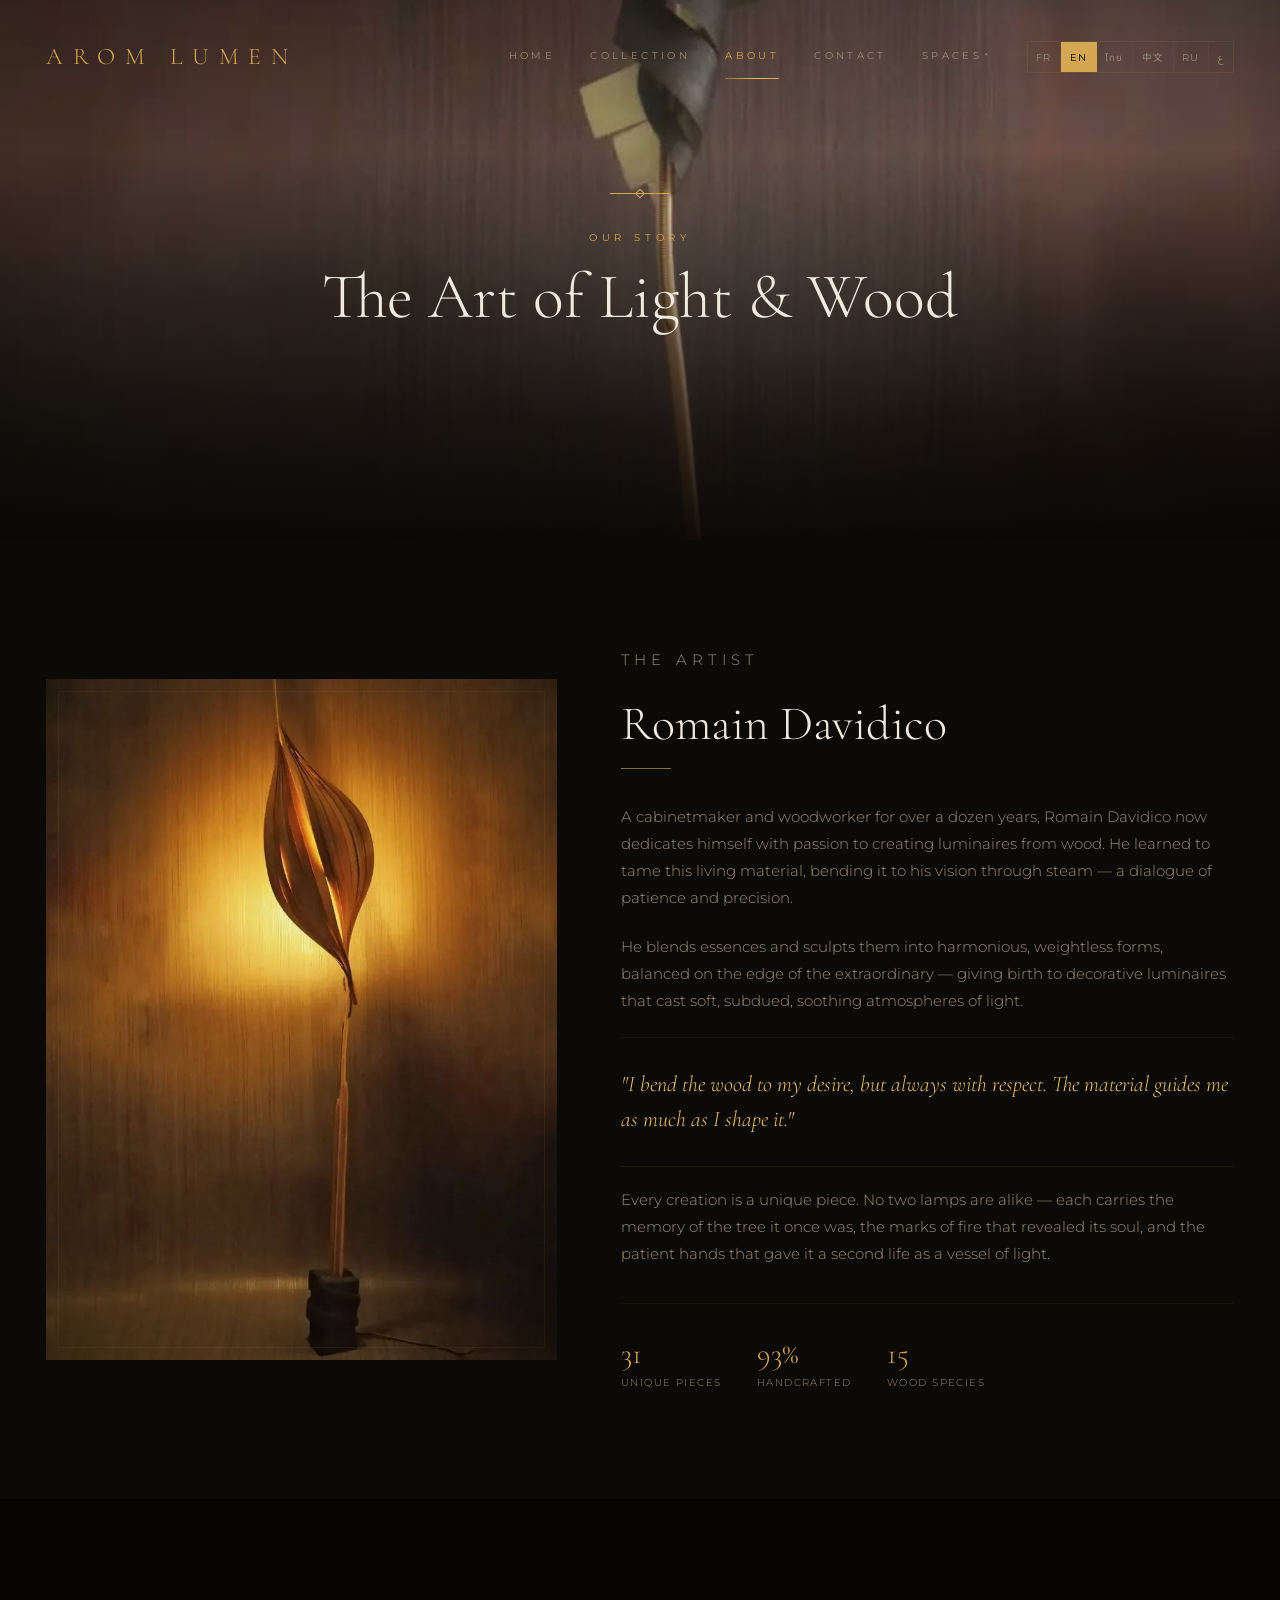
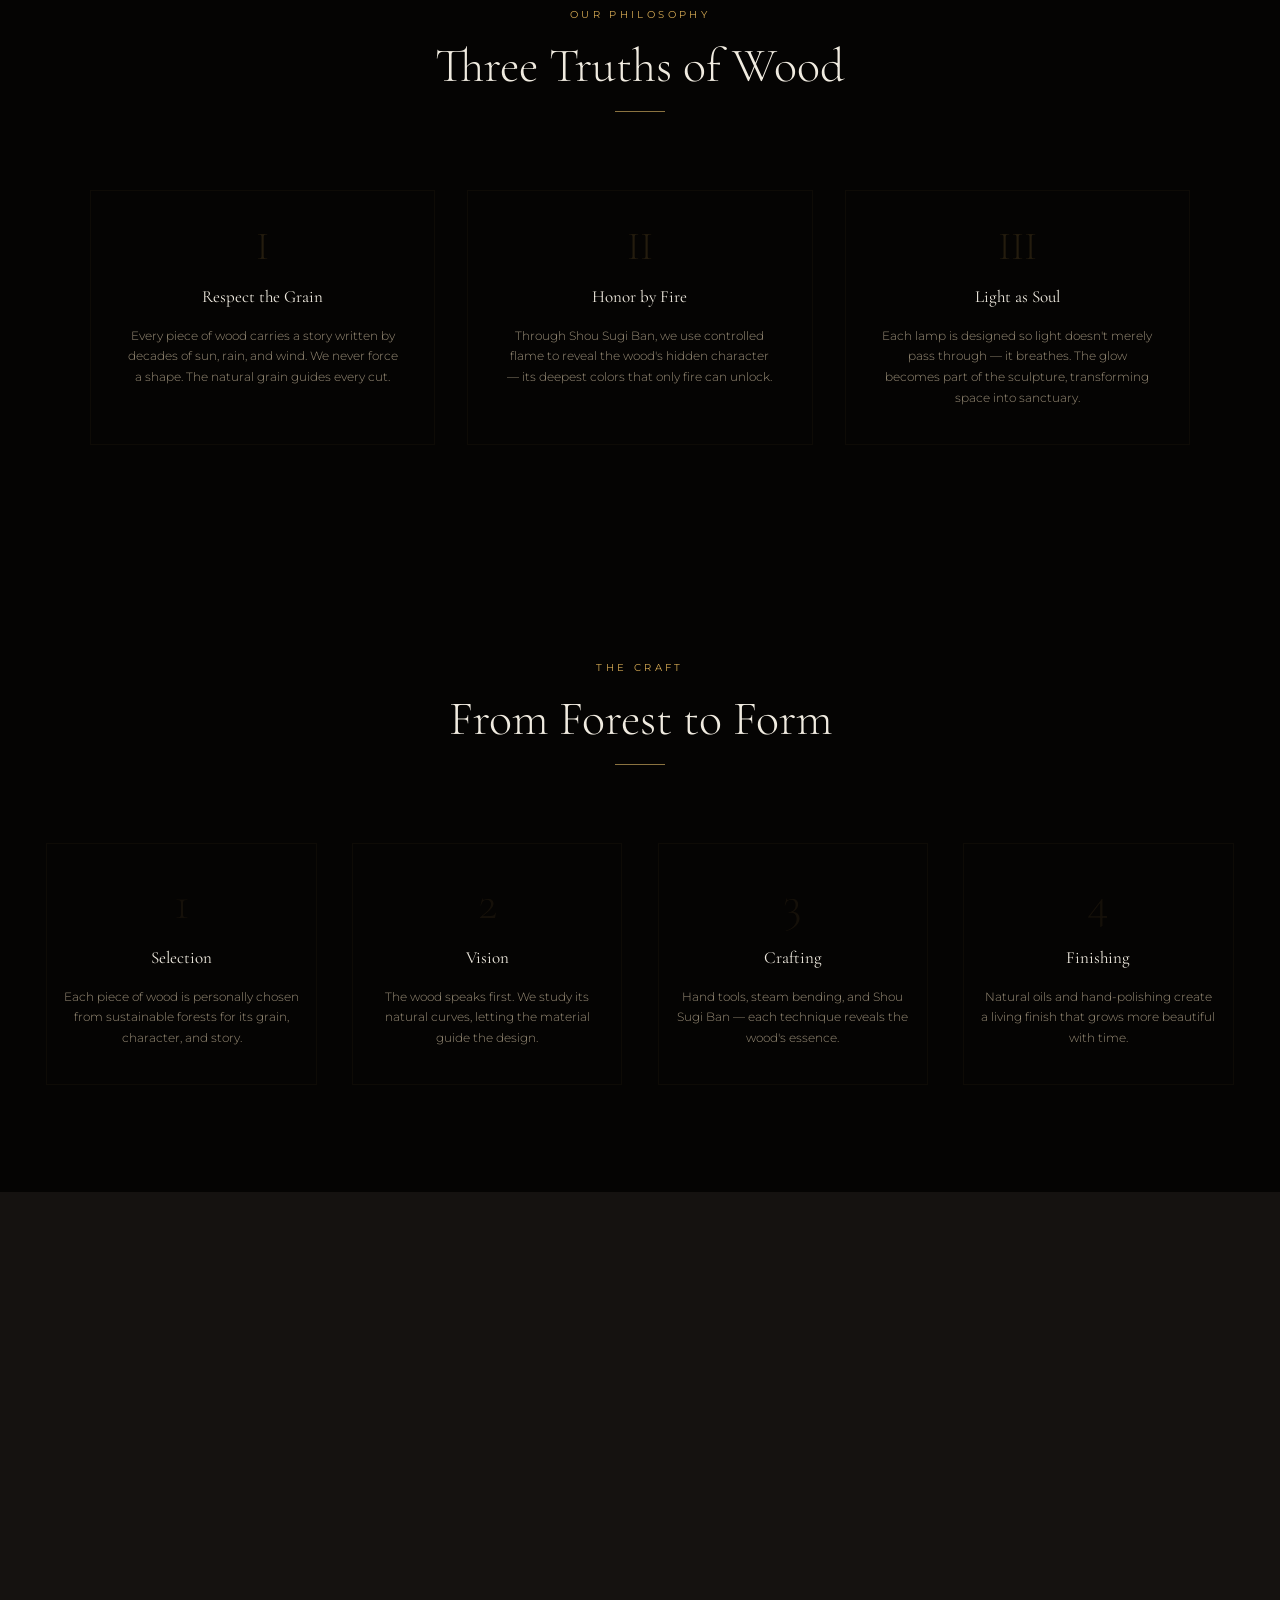
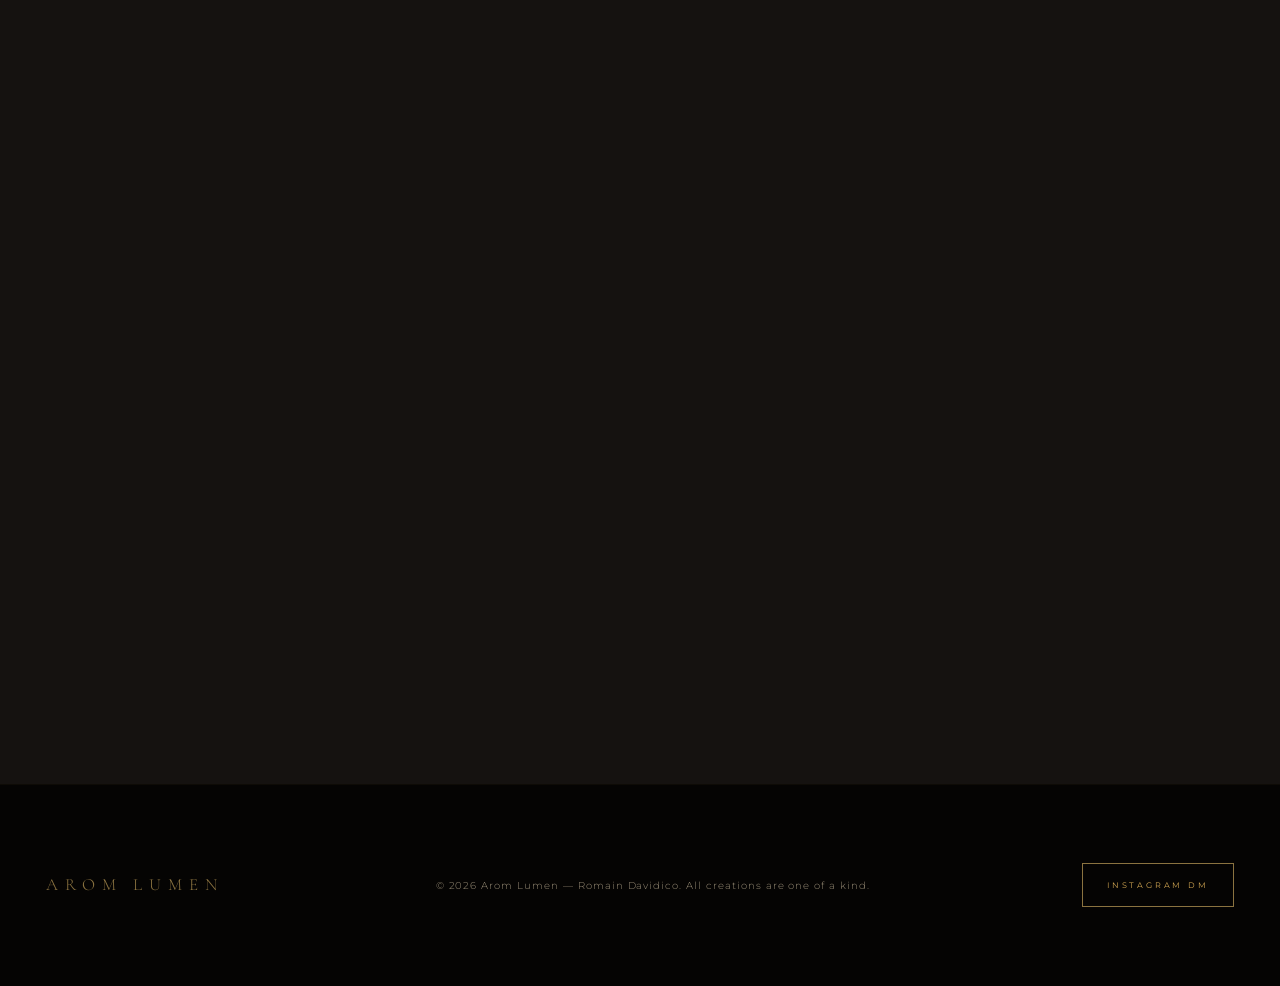
==== commit c6282176: "Major upgrade: dark luxury redesign + 6 persona pages - Dark neuromarketing palette (#050403 base, r" ====
--- a/about.html
+++ b/about.html
@@ -7,7 +7,7 @@
     <title>About Romain Davidico — AROM LUMEN | Artisan Woodworker</title>
     <meta name="description" content="The story of Romain Davidico, artisan woodworker and creator of Arom Lumen. Over a dozen years of cabinetmaking, steam-bending, and Shou Sugi Ban craftsmanship.">
     <link rel="canonical" href="https://aromlumen.com/about.html">
-    <link rel="icon" href="images/profile.jpg">
+    <link rel="icon" href="favicon.svg">
 
     <!-- Open Graph -->
     <meta property="og:type" content="profile">
@@ -44,7 +44,7 @@
         "name": "Romain Davidico",
         "jobTitle": "Artisan Woodworker & Lamp Designer",
         "description": "Cabinetmaker and woodworker for over a dozen years, creator of Arom Lumen sculptural lamps.",
-        "image": "https://aromlumen.com/images/profile.jpg",
+        "image": "https://aromlumen.com/images/06.jpg",
         "url": "https://aromlumen.com/about.html",
         "sameAs": [
             "https://www.instagram.com/arom_lumen/"
@@ -81,6 +81,17 @@
                 <li><a href="collection.html" data-i18n="nav_collection">Collection</a></li>
                 <li><a href="about.html" class="active" data-i18n="nav_about" aria-current="page">About</a></li>
                 <li><a href="contact.html" data-i18n="nav_contact">Contact</a></li>
+                <li class="nav-dropdown">
+                    <a href="#" data-i18n="nav_spaces">Spaces <span class="dd-arrow" aria-hidden="true">&#9662;</span></a>
+                    <ul class="nav-dropdown-menu">
+                        <li><a href="hotels.html" data-i18n="nav_hotels">Hotels</a></li>
+                        <li><a href="villas.html" data-i18n="nav_villas">Villas</a></li>
+                        <li><a href="offices.html" data-i18n="nav_offices">Offices</a></li>
+                        <li><a href="restaurants.html" data-i18n="nav_restaurants">Restaurants</a></li>
+                        <li><a href="exhibitions.html" data-i18n="nav_exhibitions">Exhibitions</a></li>
+                        <li><a href="architects.html" data-i18n="nav_architects">Architects</a></li>
+                    </ul>
+                </li>
             </ul>
             <div class="lang-switch" id="langSwitch" role="group" aria-label="Language switcher">
                 <button class="lang-btn" data-lang="fr" aria-label="Fran&#231;ais">FR</button>
@@ -110,7 +121,7 @@
     <section class="story" id="story" aria-labelledby="artist-heading">
         <div class="story-grid">
             <figure class="story-portrait reveal">
-                <img src="images/profile.jpg" alt="Portrait of Romain Davidico in his workshop, crafting a sculptural lamp" loading="lazy" width="600" height="800">
+                <img src="images/06.jpg" alt="Portrait of Romain Davidico in his workshop, crafting a sculptural lamp" loading="lazy" width="600" height="800">
             </figure>
             <article class="story-text reveal">
                 <p class="s-label" data-i18n="story_label">The Artist</p>
--- a/css/style.css
+++ b/css/style.css
@@ -1,7 +1,7 @@
 /* ═══════════════════════════════════════════════════════════════════════════
    AROM LUMEN — Artisan Wood Creations
    Master Stylesheet — 2026 Edition
-   Mobile-first  ·  oklch()  ·  Container queries  ·  Scroll-driven
+   Dark Luxury · Neuromarketing · Mobile-first · Scroll-driven
    ═══════════════════════════════════════════════════════════════════════════
 
    Z-INDEX SCALE
@@ -23,6 +23,18 @@
    --bp-lg  : 1024px  (small desktops)
    --bp-xl  : 1440px  (large desktops)
    --bp-xxl : 1920px  (ultra-wide)
+
+   COLOR PSYCHOLOGY — DARK LUXURY
+   ─────────────────────────────────
+   Background:       #050403  (true black with micro-warmth)
+   Surface:          #0c0a07  (barely lighter)
+   Surface elevated: #151210  (cards, modals)
+   Gold primary:     #d4a853  (warm rich gold)
+   Gold hover:       #e8c068  (brighter = reward)
+   Gold muted:       #8b7340  (borders, subtle)
+   Text primary:     #f0ebe0  (warm white)
+   Text secondary:   #9a8e78  (muted descriptions — AA compliant)
+   Accent urgency:   #c45c3c  (terracotta — scarcity/FOMO)
    ═══════════════════════════════════════════════════════════════════════════ */
 
 
@@ -30,40 +42,32 @@
    0. CUSTOM PROPERTIES
    ═══════════════════════════════════════════ */
 :root {
-    /* ── Colors (oklch with hex fallbacks) ── */
-    --bg:         #080604;
-    --bg-oklch:   oklch(0.08 0.01 70);
-    --bg2:        #0e0c07;
-    --bg2-oklch:  oklch(0.11 0.015 70);
-    --sf:         #16130d;
-    --sf-oklch:   oklch(0.14 0.02 70);
-    --sf2:        #221e14;
-    --sf2-oklch:  oklch(0.19 0.025 70);
-
-    --gold:       #c8a45e;
-    --gold-oklch: oklch(0.74 0.11 80);
-    --gold-l:     #e0c882;
-    --gold-l-oklch: oklch(0.83 0.1 85);
-    --gold-d:     #8a6d2b;
-    --gold-d-oklch: oklch(0.53 0.1 75);
-    --gold-g:     rgba(200, 164, 94, 0.12);
-
-    --cream:      #f5efe0;
-    --cream-oklch: oklch(0.95 0.03 85);
+    /* ── Dark Luxury Palette ── */
+    --bg:         #050403;
+    --bg2:        #0c0a07;
+    --sf:         #151210;
+    --sf2:        #1c1915;
+
+    --gold:       #d4a853;
+    --gold-l:     #e8c068;
+    --gold-d:     #8b7340;
+    --gold-g:     rgba(212, 168, 83, 0.12);
+
+    --cream:      #f0ebe0;
     --cream-m:    #b8ad94;
-    --cream-m-oklch: oklch(0.74 0.04 80);
-
-    --txt:        #e0d8c8;
-    --txt-oklch:  oklch(0.88 0.03 80);
-    --txt-m:      #8a7e68;
-    --txt-m-oklch: oklch(0.57 0.05 75);
+
+    --txt:        #f0ebe0;
+    --txt-m:      #9a8e78;
+
+    --accent:     #c45c3c;
+    --accent-l:   #d46e50;
 
     /* ── Typography ── */
     --serif: 'Cormorant Garamond', Georgia, serif;
     --sans:  'Montserrat', 'Noto Sans Thai', 'Noto Sans SC', 'Noto Sans Arabic', sans-serif;
 
     /* ── Fluid type scale (375 → 1920) ── */
-    --fs-xs:    clamp(0.5rem, 0.42rem + 0.25vw, 0.65rem);
+    --fs-xs:    clamp(0.5rem, 0.42rem + 0.25vw, 0.6rem);
     --fs-sm:    clamp(0.6rem, 0.52rem + 0.25vw, 0.78rem);
     --fs-base:  clamp(0.78rem, 0.68rem + 0.32vw, 0.95rem);
     --fs-md:    clamp(0.88rem, 0.76rem + 0.38vw, 1.1rem);
@@ -73,58 +77,32 @@
     --fs-3xl:   clamp(2rem, 1.4rem + 2vw, 3.8rem);
     --fs-hero:  clamp(2.5rem, 1.5rem + 4vw, 6rem);
 
-    /* ── Spacing ── */
+    /* ── Spacing — GENEROUS for luxury feel ── */
     --space-xs:  clamp(0.5rem, 0.4rem + 0.3vw, 0.75rem);
     --space-sm:  clamp(0.75rem, 0.6rem + 0.5vw, 1.25rem);
     --space-md:  clamp(1.5rem, 1rem + 1.5vw, 3rem);
-    --space-lg:  clamp(3rem, 2rem + 3vw, 6rem);
-    --space-xl:  clamp(4rem, 2.5rem + 4vw, 8rem);
-    --space-section-y: clamp(4rem, 3rem + 3vw, 8rem);
+    --space-lg:  clamp(3.5rem, 2.5rem + 3vw, 7rem);
+    --space-xl:  clamp(5rem, 3rem + 4vw, 10rem);
+    --space-section-y: clamp(5rem, 3.5rem + 4vw, 10rem);
     --space-section-x: clamp(1.25rem, 0.5rem + 3vw, 4rem);
 
     /* ── Effects ── */
-    --gold-gradient: linear-gradient(135deg, #8a6d2b 0%, #c8a45e 40%, #e0c882 60%, #c8a45e 100%);
+    --gold-gradient: linear-gradient(135deg, #8b7340 0%, #d4a853 40%, #e8c068 60%, #d4a853 100%);
     --shimmer-gradient: linear-gradient(
         105deg,
-        #8a6d2b 0%, #c8a45e 25%, #e0c882 50%, #c8a45e 75%, #8a6d2b 100%
+        #8b7340 0%, #d4a853 25%, #e8c068 50%, #d4a853 75%, #8b7340 100%
     );
     --ease-lux: cubic-bezier(0.4, 0, 0.2, 1);
     --ease-spring: cubic-bezier(0.34, 1.56, 0.64, 1);
     --duration-fast: 0.25s;
-    --duration-med:  0.45s;
+    --duration-med:  0.4s;
     --duration-slow: 0.7s;
 
     /* ── Touch target minimum ── */
     --touch-min: 44px;
 
     /* ── Vertical rhythm base ── */
-    --lh: 1.7;
-}
-
-
-/* ═══════════════════════════════════════════
-   0b. COLOR SCHEME — light override
-   ═══════════════════════════════════════════ */
-@media (prefers-color-scheme: light) {
-    :root {
-        --bg:       #f5efe0;
-        --bg2:      #ebe4d2;
-        --sf:       #ddd6c4;
-        --sf2:      #d0c8b4;
-        --gold:     #8a6d2b;
-        --gold-l:   #6b5420;
-        --gold-d:   #c8a45e;
-        --gold-g:   rgba(138, 109, 43, 0.12);
-        --cream:    #1a1610;
-        --cream-m:  #4a4232;
-        --txt:      #2a2418;
-        --txt-m:    #7a6e58;
-        --gold-gradient: linear-gradient(135deg, #6b5420 0%, #8a6d2b 40%, #a68840 60%, #8a6d2b 100%);
-        --shimmer-gradient: linear-gradient(
-            105deg,
-            #6b5420 0%, #8a6d2b 25%, #a68840 50%, #8a6d2b 75%, #6b5420 100%
-        );
-    }
+    --lh: 1.8;
 }
 
 
@@ -137,9 +115,9 @@
     left: 1rem;
     z-index: 10000;
     padding: 0.75rem 1.5rem;
-    background: var(--gold, #c8a45e);
-    color: var(--bg, #080604);
-    font-family: var(--sans, 'Montserrat', sans-serif);
+    background: var(--gold);
+    color: var(--bg);
+    font-family: var(--sans);
     font-size: 0.85rem;
     font-weight: 600;
     text-decoration: none;
@@ -148,9 +126,10 @@
 }
 .skip-link:focus {
     top: 0;
-    outline: 2px solid var(--cream, #f5efe6);
+    outline: 2px solid var(--cream);
     outline-offset: 2px;
 }
+
 
 /* ═══════════════════════════════════════════
    1. RESET & BASE
@@ -176,6 +155,7 @@
     background: var(--bg);
     color: var(--txt);
     font-size: var(--fs-base);
+    font-weight: 300;
     line-height: var(--lh);
     overflow-x: hidden;
     -webkit-font-smoothing: antialiased;
@@ -183,7 +163,7 @@
     text-rendering: optimizeLegibility;
 }
 
-/* Selection */
+/* Selection — gold highlight */
 ::selection {
     background: var(--gold);
     color: var(--bg);
@@ -204,9 +184,9 @@
     outline: none;
 }
 
-/* Custom scrollbar */
+/* Custom scrollbar — thin, dark */
 ::-webkit-scrollbar {
-    width: 6px;
+    width: 5px;
 }
 ::-webkit-scrollbar-track {
     background: var(--bg);
@@ -316,7 +296,7 @@
 
 
 /* ═══════════════════════════════════════════
-   5. LOADER (premium pulse + sweep)
+   5. LOADER — elegant pulse + sweep
    ═══════════════════════════════════════════ */
 .loader {
     position: fixed;
@@ -347,14 +327,14 @@
 }
 
 @keyframes loaderPulse {
-    0%, 100% { opacity: 0.5; }
+    0%, 100% { opacity: 0.4; }
     50%      { opacity: 1; }
 }
 
 .loader-bar {
     width: clamp(60px, 15vw, 120px);
     height: 1px;
-    background: var(--gold-g);
+    background: rgba(212, 168, 83, 0.08);
     position: relative;
     overflow: hidden;
 }
@@ -376,14 +356,14 @@
 
 
 /* ═══════════════════════════════════════════
-   6. CURSOR GLOW (desktop only)
+   6. CURSOR GLOW — barely visible, understated
    ═══════════════════════════════════════════ */
 .cursor-glow {
     position: fixed;
-    width: 450px;
-    height: 450px;
+    width: 500px;
+    height: 500px;
     border-radius: 50%;
-    background: radial-gradient(circle, rgba(200, 164, 94, 0.05) 0%, transparent 70%);
+    background: radial-gradient(circle, rgba(212, 168, 83, 0.03) 0%, transparent 70%);
     pointer-events: none;
     z-index: 9999;
     transform: translate(-50%, -50%);
@@ -397,7 +377,7 @@
 
 
 /* ═══════════════════════════════════════════
-   7. NAVIGATION
+   7. NAVIGATION — transparent → glass-morphism
    ═══════════════════════════════════════════ */
 nav {
     position: fixed;
@@ -419,17 +399,18 @@
 }
 
 nav.scrolled {
-    background: rgba(8, 6, 4, 0.94);
-    -webkit-backdrop-filter: blur(20px);
-    backdrop-filter: blur(20px);
+    background: rgba(5, 4, 3, 0.85);
+    -webkit-backdrop-filter: blur(30px) saturate(1.2);
+    backdrop-filter: blur(30px) saturate(1.2);
     padding-block: var(--space-xs);
-    border-bottom: 1px solid rgba(200, 164, 94, 0.08);
+    border-bottom: 1px solid rgba(212, 168, 83, 0.06);
+    box-shadow: 0 1px 30px rgba(0, 0, 0, 0.4);
 }
 
 /* Backdrop-filter fallback */
-@supports not (backdrop-filter: blur(20px)) {
+@supports not (backdrop-filter: blur(30px)) {
     nav.scrolled {
-        background: rgba(8, 6, 4, 0.98);
+        background: rgba(5, 4, 3, 0.98);
     }
 }
 
@@ -470,13 +451,13 @@
 .nav-links a {
     font-size: var(--fs-xs);
     font-weight: 400;
-    letter-spacing: 0.2em;
+    letter-spacing: 0.35em;
     text-transform: uppercase;
-    color: var(--cream-m);
+    color: var(--txt-m);
     text-decoration: none;
     position: relative;
     padding-bottom: 4px;
-    transition: color var(--duration-fast);
+    transition: color var(--duration-med) var(--ease-lux);
     min-height: var(--touch-min);
     display: inline-flex;
     align-items: center;
@@ -546,12 +527,12 @@
     top: 100%;
     left: 0;
     right: 0;
-    background: rgba(8, 6, 4, 0.97);
-    -webkit-backdrop-filter: blur(20px);
-    backdrop-filter: blur(20px);
+    background: rgba(5, 4, 3, 0.96);
+    -webkit-backdrop-filter: blur(30px);
+    backdrop-filter: blur(30px);
     padding: var(--space-md);
     gap: var(--space-sm);
-    border-bottom: 1px solid rgba(200, 164, 94, 0.08);
+    border-bottom: 1px solid rgba(212, 168, 83, 0.06);
     z-index: 200;
     animation: menuSlideDown 0.35s var(--ease-lux);
 }
@@ -574,7 +555,7 @@
 .lang-switch {
     display: flex;
     gap: 0;
-    border: 1px solid rgba(200, 164, 94, 0.12);
+    border: 1px solid rgba(212, 168, 83, 0.1);
 }
 
 .lang-btn {
@@ -588,7 +569,7 @@
     padding: 0.4rem 0.55rem;
     cursor: pointer;
     text-transform: uppercase;
-    transition: all var(--duration-fast);
+    transition: all var(--duration-med) var(--ease-lux);
     min-width: var(--touch-min);
     min-height: var(--touch-min);
     display: inline-flex;
@@ -605,7 +586,7 @@
 }
 
 .lang-btn:not(:last-child) {
-    border-right: 1px solid rgba(200, 164, 94, 0.08);
+    border-right: 1px solid rgba(212, 168, 83, 0.06);
 }
 
 .lang-btn.active {
@@ -614,12 +595,12 @@
 }
 
 .lang-btn:hover:not(.active) {
-    color: var(--gold);
-}
-
-
-/* ═══════════════════════════════════════════
-   9. HERO
+    color: var(--gold-l);
+}
+
+
+/* ═══════════════════════════════════════════
+   9. HERO — DARK, MOODY, ATMOSPHERIC
    ═══════════════════════════════════════════ */
 .hero {
     position: relative;
@@ -640,10 +621,10 @@
     inset: 0;
     background:
         linear-gradient(180deg,
-            rgba(8, 6, 4, 0.2) 0%,
-            rgba(8, 6, 4, 0.05) 30%,
-            rgba(8, 6, 4, 0.5) 75%,
-            rgba(8, 6, 4, 1) 100%),
+            rgba(5, 4, 3, 0.6) 0%,
+            rgba(5, 4, 3, 0.3) 40%,
+            rgba(5, 4, 3, 0.7) 75%,
+            rgba(5, 4, 3, 1) 100%),
         url('https://images.unsplash.com/photo-1558618666-fcd25c85f82e?w=1920&q=80') center / cover no-repeat;
     transform: scale(1.1);
     will-change: transform;
@@ -698,7 +679,7 @@
 
 .hero-sub {
     font-size: var(--fs-xs);
-    font-weight: 300;
+    font-weight: 400;
     letter-spacing: 0.5em;
     text-transform: uppercase;
     color: var(--gold);
@@ -725,26 +706,28 @@
 
 .hero-desc {
     font-size: var(--fs-base);
-    font-weight: 200;
-    color: var(--cream-m);
+    font-weight: 300;
+    color: var(--txt-m);
     max-width: 560px;
     margin: 0 auto var(--space-md);
     opacity: 0;
     animation: fadeUp 1s 0.9s forwards;
-}
-
+    line-height: 1.8;
+}
+
+/* Hero CTA — gold border → gold fill on hover = reward */
 .hero-cta {
     display: inline-flex;
     align-items: center;
     justify-content: center;
     font-size: var(--fs-xs);
     font-weight: 400;
-    letter-spacing: 0.3em;
+    letter-spacing: 0.35em;
     text-transform: uppercase;
     color: var(--gold);
     text-decoration: none;
     border: 1px solid var(--gold-d);
-    padding: 1rem 2rem;
+    padding: 1.1rem 2.5rem;
     min-height: var(--touch-min);
     transition: all var(--duration-med) var(--ease-lux);
     opacity: 0;
@@ -754,7 +737,7 @@
 }
 
 @media (min-width: 480px) {
-    .hero-cta { padding: 1rem 3rem; }
+    .hero-cta { padding: 1.1rem 3.5rem; }
 }
 
 /* Gold shimmer sweep on hover */
@@ -762,7 +745,7 @@
     content: '';
     position: absolute;
     inset: 0;
-    background: linear-gradient(105deg, transparent 0%, rgba(224, 200, 130, 0.15) 45%, rgba(224, 200, 130, 0.3) 50%, rgba(224, 200, 130, 0.15) 55%, transparent 100%);
+    background: linear-gradient(105deg, transparent 0%, rgba(232, 192, 104, 0.15) 45%, rgba(232, 192, 104, 0.3) 50%, rgba(232, 192, 104, 0.15) 55%, transparent 100%);
     transform: translateX(-120%);
     transition: transform 0.6s var(--ease-lux);
 }
@@ -770,7 +753,9 @@
 .hero-cta:hover {
     background: var(--gold);
     color: var(--bg);
-    box-shadow: 0 0 40px var(--gold-g), 0 0 80px rgba(200, 164, 94, 0.06);
+    border-color: var(--gold);
+    box-shadow: 0 0 40px var(--gold-g), 0 0 80px rgba(212, 168, 83, 0.08);
+    transform: translateY(-2px);
 }
 
 .hero-cta:hover::before {
@@ -814,7 +799,7 @@
 
 
 /* ═══════════════════════════════════════════
-   10. SECTION GLOBALS
+   10. SECTION GLOBALS — generous breathing room
    ═══════════════════════════════════════════ */
 section {
     padding: var(--space-section-y) var(--space-section-x);
@@ -826,10 +811,11 @@
     contain-intrinsic-size: auto 800px;
 }
 
+/* Section labels — TINY, wide tracking, uppercase = premium */
 .s-label {
     font-size: var(--fs-xs);
     font-weight: 400;
-    letter-spacing: 0.4em;
+    letter-spacing: 0.35em;
     text-transform: uppercase;
     color: var(--gold);
     margin-bottom: var(--space-sm);
@@ -839,7 +825,7 @@
     font-family: var(--serif);
     font-size: var(--fs-3xl);
     font-weight: 300;
-    line-height: 1.2;
+    line-height: 1.15;
     color: var(--cream);
     margin-bottom: var(--space-sm);
 }
@@ -893,19 +879,31 @@
     transform: scale(1.03);
 }
 
+/* Inset border — subtle luxury frame */
 .story-portrait::after {
     content: '';
     position: absolute;
     inset: 12px;
-    border: 1px solid rgba(200, 164, 94, 0.12);
+    border: 1px solid rgba(212, 168, 83, 0.1);
+    pointer-events: none;
+}
+
+/* Vignette on portrait */
+.story-portrait::before {
+    content: '';
+    position: absolute;
+    inset: 0;
+    background: radial-gradient(ellipse at center, transparent 50%, rgba(5, 4, 3, 0.4) 100%);
+    z-index: 1;
     pointer-events: none;
 }
 
 .story-text p {
     font-size: var(--fs-base);
     font-weight: 300;
-    color: var(--cream-m);
+    color: var(--txt-m);
     margin-bottom: 1.4rem;
+    line-height: 1.8;
 }
 
 .story-text .quote {
@@ -917,8 +915,8 @@
     line-height: 1.6;
     padding: 1.8rem 0;
     margin: 1.2rem 0;
-    border-top: 1px solid rgba(200, 164, 94, 0.08);
-    border-bottom: 1px solid rgba(200, 164, 94, 0.08);
+    border-top: 1px solid rgba(212, 168, 83, 0.08);
+    border-bottom: 1px solid rgba(212, 168, 83, 0.08);
 }
 
 .story-stats {
@@ -927,7 +925,7 @@
     gap: var(--space-md);
     margin-top: var(--space-md);
     padding-top: var(--space-md);
-    border-top: 1px solid rgba(200, 164, 94, 0.06);
+    border-top: 1px solid rgba(212, 168, 83, 0.06);
 }
 
 .story-stats .num {
@@ -971,21 +969,22 @@
 
 .philo-card {
     padding: var(--space-md);
-    border: 1px solid rgba(200, 164, 94, 0.05);
-    transition: all var(--duration-med);
+    border: 1px solid rgba(212, 168, 83, 0.04);
+    transition: all var(--duration-med) var(--ease-lux);
     text-align: center;
 }
 
 .philo-card:hover {
-    border-color: rgba(200, 164, 94, 0.18);
-    background: rgba(200, 164, 94, 0.02);
+    border-color: rgba(212, 168, 83, 0.15);
+    background: rgba(212, 168, 83, 0.02);
     transform: translateY(-4px);
+    box-shadow: 0 16px 40px rgba(0, 0, 0, 0.3);
 }
 
 .philo-card .icon {
     font-family: var(--serif);
     font-size: var(--fs-2xl);
-    color: rgba(200, 164, 94, 0.18);
+    color: rgba(212, 168, 83, 0.15);
     margin-bottom: var(--space-sm);
     line-height: 1;
 }
@@ -1007,7 +1006,7 @@
 
 
 /* ═══════════════════════════════════════════
-   13. GALLERY / CREATIONS
+   13. GALLERY / CREATIONS — 3 columns max
    ═══════════════════════════════════════════ */
 .creations {
     background: var(--bg2);
@@ -1016,7 +1015,9 @@
 .gallery-grid {
     display: grid;
     grid-template-columns: 1fr;
-    gap: clamp(0.75rem, 1vw, 1rem);
+    gap: 1.5rem;
+    max-width: 1200px;
+    margin-inline: auto;
 }
 
 @media (min-width: 480px) {
@@ -1024,7 +1025,7 @@
 }
 
 @media (min-width: 1024px) {
-    .gallery-grid { grid-template-columns: repeat(4, 1fr); }
+    .gallery-grid { grid-template-columns: repeat(3, 1fr); }
 }
 
 /* Container query wrapper for gallery items */
@@ -1043,6 +1044,21 @@
     display: block;
 }
 
+/* Image vignette — radial gradient overlay for depth */
+.g-item::before {
+    content: '';
+    position: absolute;
+    inset: 0;
+    background: radial-gradient(ellipse at center, transparent 40%, rgba(5, 4, 3, 0.35) 100%);
+    z-index: 1;
+    pointer-events: none;
+    transition: opacity var(--duration-med);
+}
+
+.g-item:hover::before {
+    opacity: 0.5;
+}
+
 .g-item.tall {
     grid-row: span 2;
     aspect-ratio: auto;
@@ -1070,15 +1086,17 @@
 
 /* Image reveal animation on scroll */
 .g-item.reveal {
-    clip-path: inset(100% 0 0 0);
+    opacity: 0;
+    transform: translateY(30px);
 }
 
 .g-item.reveal.visible {
-    clip-path: inset(0 0 0 0);
-    transition: clip-path 0.9s var(--ease-lux), opacity 0.8s var(--ease-lux), transform 0.8s var(--ease-lux);
-}
-
-/* Gallery hover: image scale + overlay slide up */
+    opacity: 1;
+    transform: translateY(0);
+    transition: opacity 0.8s var(--ease-lux), transform 0.8s var(--ease-lux);
+}
+
+/* Gallery hover: image scale + overlay slide up from bottom */
 .g-item:hover img {
     transform: scale(1.06);
 }
@@ -1086,12 +1104,12 @@
 .g-overlay {
     position: absolute;
     inset: 0;
-    background: linear-gradient(180deg, transparent 30%, rgba(8, 6, 4, 0.92) 100%);
+    background: linear-gradient(180deg, transparent 20%, rgba(5, 4, 3, 0.95) 100%);
     display: flex;
     flex-direction: column;
     justify-content: flex-end;
     padding: var(--space-sm);
-    transform: translateY(20%);
+    transform: translateY(30%);
     opacity: 0;
     transition: transform var(--duration-med) var(--ease-lux), opacity var(--duration-med) var(--ease-lux);
     z-index: 2;
@@ -1122,31 +1140,48 @@
     color: var(--gold);
 }
 
+/* Price in gold — prominent for anchoring */
 .g-overlay .price {
     font-family: var(--serif);
-    font-size: var(--fs-md);
+    font-size: var(--fs-lg);
     color: var(--gold-l);
     margin-top: 0.5rem;
 }
 
+/* SOLD badge — terracotta/burnt = scarcity & FOMO */
 .g-overlay .sold {
     display: inline-block;
     font-size: var(--fs-xs);
     font-weight: 500;
     letter-spacing: 0.2em;
     text-transform: uppercase;
-    color: var(--bg);
-    background: var(--gold);
+    color: var(--cream);
+    background: var(--accent);
     padding: 0.3rem 0.8rem;
     margin-top: 0.6rem;
     width: fit-content;
 }
 
+/* Sold badge — positioned top-right when on gallery item */
+.g-item .sold-badge {
+    position: absolute;
+    top: var(--space-sm);
+    right: var(--space-sm);
+    z-index: 3;
+    font-size: var(--fs-xs);
+    font-weight: 500;
+    letter-spacing: 0.2em;
+    text-transform: uppercase;
+    color: var(--cream);
+    background: var(--accent);
+    padding: 0.35rem 0.9rem;
+}
+
 
 /* ── Masonry Gallery ── */
 .gallery-masonry {
     columns: 1;
-    column-gap: 1rem;
+    column-gap: 1.5rem;
 }
 
 @media (min-width: 480px) {
@@ -1159,7 +1194,7 @@
 
 .gallery-masonry .g-item {
     break-inside: avoid;
-    margin-bottom: 1rem;
+    margin-bottom: 1.5rem;
     aspect-ratio: auto;
 }
 
@@ -1178,16 +1213,16 @@
     position: fixed;
     inset: 0;
     z-index: 600;
-    background: rgba(8, 6, 4, 0.96);
-    -webkit-backdrop-filter: blur(25px);
-    backdrop-filter: blur(25px);
+    background: rgba(5, 4, 3, 0.96);
+    -webkit-backdrop-filter: blur(30px);
+    backdrop-filter: blur(30px);
     align-items: center;
     justify-content: center;
     padding: var(--space-sm);
 }
 
-@supports not (backdrop-filter: blur(25px)) {
-    .product-modal { background: rgba(8, 6, 4, 0.99); }
+@supports not (backdrop-filter: blur(30px)) {
+    .product-modal { background: rgba(5, 4, 3, 0.99); }
 }
 
 .product-modal.open {
@@ -1198,11 +1233,11 @@
 @keyframes modalIn {
     from {
         opacity: 0;
-        transform: scale(0.96);
+        transform: scale(0.96) translateY(20px);
     }
     to {
         opacity: 1;
-        transform: scale(1);
+        transform: scale(1) translateY(0);
     }
 }
 
@@ -1214,7 +1249,7 @@
     grid-template-columns: 1fr;
     max-height: 90vh;
     overflow: hidden;
-    border: 1px solid rgba(200, 164, 94, 0.08);
+    border: 1px solid rgba(212, 168, 83, 0.06);
 }
 
 @media (min-width: 768px) {
@@ -1233,6 +1268,16 @@
 .product-card-img {
     aspect-ratio: 1;
     overflow: hidden;
+    position: relative;
+}
+
+/* Vignette on product image */
+.product-card-img::after {
+    content: '';
+    position: absolute;
+    inset: 0;
+    background: radial-gradient(ellipse at center, transparent 50%, rgba(5, 4, 3, 0.3) 100%);
+    pointer-events: none;
 }
 
 @media (max-width: 767px) {
@@ -1254,7 +1299,7 @@
 }
 
 @media (min-width: 768px) {
-    .product-card-info { padding: clamp(1.5rem, 3vw, 3rem); }
+    .product-card-info { padding: clamp(2rem, 3vw, 3.5rem); }
 }
 
 .product-card-info h2 {
@@ -1265,26 +1310,28 @@
     margin-bottom: 0.5rem;
 }
 
+/* Price — prominent gold for anchoring */
 .product-card-info .pc-price {
     font-family: var(--serif);
-    font-size: var(--fs-lg);
+    font-size: var(--fs-xl);
     color: var(--gold-l);
     margin-bottom: 0.3rem;
 }
 
+/* Sold status — terracotta urgency */
 .product-card-info .pc-sold {
     font-size: var(--fs-xs);
     font-weight: 500;
     letter-spacing: 0.25em;
     text-transform: uppercase;
-    color: var(--gold);
+    color: var(--accent);
     margin-bottom: var(--space-sm);
 }
 
 .product-card-info .pc-desc {
     font-size: var(--fs-base);
     font-weight: 300;
-    color: var(--cream-m);
+    color: var(--txt-m);
     line-height: 1.8;
     margin-bottom: var(--space-sm);
 }
@@ -1298,7 +1345,7 @@
     display: flex;
     justify-content: space-between;
     padding: 0.5rem 0;
-    border-bottom: 1px solid rgba(200, 164, 94, 0.05);
+    border-bottom: 1px solid rgba(212, 168, 83, 0.04);
     font-size: var(--fs-sm);
     font-weight: 300;
 }
@@ -1316,12 +1363,12 @@
     right: var(--space-sm);
     font-family: var(--serif);
     font-size: var(--fs-2xl);
-    color: var(--cream-m);
+    color: var(--txt-m);
     cursor: pointer;
     background: none;
     border: none;
     z-index: 2;
-    transition: color var(--duration-fast);
+    transition: color var(--duration-med) var(--ease-lux);
     min-width: var(--touch-min);
     min-height: var(--touch-min);
     display: inline-flex;
@@ -1370,8 +1417,18 @@
     width: 100%;
     aspect-ratio: 4 / 5;
     overflow: hidden;
-    border: 1px solid rgba(200, 164, 94, 0.06);
+    border: 1px solid rgba(212, 168, 83, 0.05);
     margin-bottom: 1rem;
+    position: relative;
+}
+
+/* Vignette on main product image */
+.product-gallery .main-image::after {
+    content: '';
+    position: absolute;
+    inset: 0;
+    background: radial-gradient(ellipse at center, transparent 50%, rgba(5, 4, 3, 0.25) 100%);
+    pointer-events: none;
 }
 
 .product-gallery .main-image img {
@@ -1400,10 +1457,10 @@
     height: 72px;
     flex-shrink: 0;
     overflow: hidden;
-    border: 1px solid rgba(200, 164, 94, 0.08);
+    border: 1px solid rgba(212, 168, 83, 0.06);
     cursor: pointer;
     opacity: 0.5;
-    transition: all var(--duration-fast);
+    transition: all var(--duration-med) var(--ease-lux);
     aspect-ratio: 1;
     scroll-snap-align: start;
     min-width: var(--touch-min);
@@ -1439,6 +1496,7 @@
     line-height: 1.15;
 }
 
+/* Price — gradient gold, prominent = high perceived value */
 .product-info .product-price {
     font-family: var(--serif);
     font-size: var(--fs-xl);
@@ -1450,6 +1508,7 @@
     background-clip: text;
 }
 
+/* Status — terracotta for sold, gold for available */
 .product-info .product-status {
     font-size: var(--fs-xs);
     font-weight: 500;
@@ -1458,13 +1517,17 @@
     color: var(--gold);
     margin-bottom: var(--space-md);
     padding-bottom: var(--space-md);
-    border-bottom: 1px solid rgba(200, 164, 94, 0.06);
+    border-bottom: 1px solid rgba(212, 168, 83, 0.06);
+}
+
+.product-info .product-status.sold-out {
+    color: var(--accent);
 }
 
 .product-info .product-description {
     font-size: var(--fs-base);
     font-weight: 300;
-    color: var(--cream-m);
+    color: var(--txt-m);
     line-height: 1.9;
     margin-bottom: var(--space-md);
 }
@@ -1478,7 +1541,7 @@
     display: flex;
     justify-content: space-between;
     padding: 0.75rem 0;
-    border-bottom: 1px solid rgba(200, 164, 94, 0.05);
+    border-bottom: 1px solid rgba(212, 168, 83, 0.04);
     font-size: var(--fs-sm);
     font-weight: 300;
 }
@@ -1500,7 +1563,7 @@
     gap: 0.75rem;
     margin-bottom: var(--space-lg);
     padding: var(--space-sm) 0;
-    border-bottom: 1px solid rgba(200, 164, 94, 0.06);
+    border-bottom: 1px solid rgba(212, 168, 83, 0.05);
     align-items: center;
     justify-content: center;
 }
@@ -1512,7 +1575,7 @@
 .filter-bar .filter-label {
     font-size: var(--fs-xs);
     font-weight: 400;
-    letter-spacing: 0.3em;
+    letter-spacing: 0.35em;
     text-transform: uppercase;
     color: var(--txt-m);
     margin-right: 1rem;
@@ -1524,12 +1587,12 @@
     font-weight: 400;
     letter-spacing: 0.15em;
     text-transform: uppercase;
-    color: var(--cream-m);
+    color: var(--txt-m);
     background: transparent;
-    border: 1px solid rgba(200, 164, 94, 0.12);
+    border: 1px solid rgba(212, 168, 83, 0.1);
     padding: 0.5rem 1.2rem;
     cursor: pointer;
-    transition: all var(--duration-med);
+    transition: all var(--duration-med) var(--ease-lux);
     min-height: var(--touch-min);
     display: inline-flex;
     align-items: center;
@@ -1581,22 +1644,22 @@
 .p-step {
     text-align: center;
     padding: var(--space-md) var(--space-sm);
-    border: 1px solid rgba(200, 164, 94, 0.05);
+    border: 1px solid rgba(212, 168, 83, 0.04);
     transition: all var(--duration-med) var(--ease-lux);
 }
 
 .p-step:hover {
-    border-color: rgba(200, 164, 94, 0.18);
-    background: rgba(200, 164, 94, 0.02);
+    border-color: rgba(212, 168, 83, 0.15);
+    background: rgba(212, 168, 83, 0.02);
     transform: translateY(-6px);
-    box-shadow: 0 20px 40px rgba(0, 0, 0, 0.2);
+    box-shadow: 0 20px 50px rgba(0, 0, 0, 0.3);
 }
 
 .p-step .num {
     font-family: var(--serif);
     font-size: var(--fs-3xl);
     font-weight: 300;
-    color: rgba(200, 164, 94, 0.1);
+    color: rgba(212, 168, 83, 0.08);
     line-height: 1;
     margin-bottom: var(--space-sm);
 }
@@ -1643,6 +1706,16 @@
     position: relative;
     aspect-ratio: 4 / 5;
     overflow: hidden;
+}
+
+/* Vignette on featured image */
+.f-image::after {
+    content: '';
+    position: absolute;
+    inset: 0;
+    background: radial-gradient(ellipse at center, transparent 50%, rgba(5, 4, 3, 0.35) 100%);
+    pointer-events: none;
+    z-index: 1;
 }
 
 .f-image img {
@@ -1678,6 +1751,7 @@
     margin-bottom: 0.3rem;
 }
 
+/* Price — large gold for value anchoring */
 .f-price {
     font-family: var(--serif);
     font-size: var(--fs-xl);
@@ -1694,7 +1768,7 @@
     display: flex;
     justify-content: space-between;
     padding: 0.7rem 0;
-    border-bottom: 1px solid rgba(200, 164, 94, 0.05);
+    border-bottom: 1px solid rgba(212, 168, 83, 0.04);
     font-size: var(--fs-sm);
     font-weight: 300;
 }
@@ -1708,7 +1782,7 @@
 
 
 /* ═══════════════════════════════════════════
-   19. BUTTONS
+   19. BUTTONS — gold fill, lift on hover
    ═══════════════════════════════════════════ */
 .btn-p,
 .btn-o {
@@ -1717,9 +1791,9 @@
     justify-content: center;
     font-size: var(--fs-xs);
     font-weight: 400;
-    letter-spacing: 0.3em;
+    letter-spacing: 0.35em;
     text-transform: uppercase;
-    padding: 1rem 2rem;
+    padding: 1.1rem 2.5rem;
     cursor: pointer;
     transition: all var(--duration-med) var(--ease-lux);
     text-decoration: none;
@@ -1731,11 +1805,11 @@
 @media (min-width: 480px) {
     .btn-p,
     .btn-o {
-        padding: 1rem 2.5rem;
-    }
-}
-
-/* Primary button — gold fill */
+        padding: 1.1rem 3rem;
+    }
+}
+
+/* Primary button — gold fill with shimmer */
 .btn-p {
     color: var(--bg);
     background: var(--gold);
@@ -1747,11 +1821,11 @@
 
 .btn-p:hover {
     background-position: 100% 0;
-    box-shadow: 0 4px 30px var(--gold-g), 0 0 60px rgba(200, 164, 94, 0.08);
+    box-shadow: 0 4px 30px var(--gold-g), 0 0 60px rgba(212, 168, 83, 0.08);
     transform: translateY(-2px);
 }
 
-/* Outline button */
+/* Outline button — fill on hover */
 .btn-o {
     color: var(--gold);
     border: 1px solid var(--gold-d);
@@ -1772,6 +1846,7 @@
 .btn-o:hover {
     color: var(--bg);
     border-color: var(--gold);
+    transform: translateY(-2px);
 }
 
 .btn-o:hover::before {
@@ -1794,7 +1869,7 @@
     content: '';
     position: absolute;
     inset: 0;
-    background: radial-gradient(ellipse at center, rgba(200, 164, 94, 0.04) 0%, transparent 70%);
+    background: radial-gradient(ellipse at center, rgba(212, 168, 83, 0.03) 0%, transparent 70%);
 }
 
 .hotel-cta .inner {
@@ -1806,22 +1881,36 @@
 .hotel-cta p {
     font-size: var(--fs-base);
     font-weight: 300;
-    color: var(--cream-m);
+    color: var(--txt-m);
     margin-bottom: var(--space-md);
-}
-
-
-/* ═══════════════════════════════════════════
-   21. TESTIMONIALS
+    line-height: 1.8;
+}
+
+
+/* ═══════════════════════════════════════════
+   21. TESTIMONIALS — social proof section
    ═══════════════════════════════════════════ */
 .testimonials {
     background: var(--sf);
     text-align: center;
+    position: relative;
+}
+
+/* Subtle texture background for social proof */
+.testimonials::before {
+    content: '';
+    position: absolute;
+    inset: 0;
+    background:
+        radial-gradient(ellipse at 20% 50%, rgba(212, 168, 83, 0.02) 0%, transparent 50%),
+        radial-gradient(ellipse at 80% 50%, rgba(212, 168, 83, 0.02) 0%, transparent 50%);
+    pointer-events: none;
 }
 
 .testi-header {
     max-width: 500px;
     margin: 0 auto var(--space-lg);
+    position: relative;
 }
 
 .testi-header .s-div {
@@ -1831,6 +1920,7 @@
 .t-carousel {
     max-width: 700px;
     margin: 0 auto;
+    position: relative;
 }
 
 .t-slide {
@@ -1896,10 +1986,10 @@
 .t-dot {
     width: 8px;
     height: 8px;
-    border: 1px solid var(--gold-d);
+    border: none;
     background: transparent;
     cursor: pointer;
-    transition: all var(--duration-fast);
+    transition: all var(--duration-med) var(--ease-lux);
     padding: 0;
     min-width: var(--touch-min);
     min-height: var(--touch-min);
@@ -1916,13 +2006,8 @@
     height: 8px;
     border: 1px solid var(--gold-d);
     background: transparent;
-    transition: all var(--duration-fast);
+    transition: all var(--duration-med) var(--ease-lux);
     display: block;
-}
-
-/* Hide the actual border on the touch container */
-.t-dot {
-    border: none;
 }
 
 .t-dot.active::after {
@@ -1975,7 +2060,7 @@
 
 .ig-item:hover img {
     transform: scale(1.08);
-    filter: brightness(0.5);
+    filter: brightness(0.4);
 }
 
 .ig-item::after {
@@ -1989,7 +2074,7 @@
     letter-spacing: 0.2em;
     color: var(--gold);
     opacity: 0;
-    transition: opacity var(--duration-med);
+    transition: opacity var(--duration-med) var(--ease-lux);
 }
 
 .ig-item:hover::after {
@@ -2005,6 +2090,7 @@
     display: grid;
     grid-template-columns: 1fr;
     gap: var(--space-lg);
+    transition: background var(--duration-med) var(--ease-lux);
 }
 
 @media (min-width: 768px) {
@@ -2031,9 +2117,9 @@
 .contact-info a {
     font-size: var(--fs-base);
     font-weight: 300;
-    color: var(--cream-m);
+    color: var(--txt-m);
     text-decoration: none;
-    transition: color var(--duration-fast);
+    transition: color var(--duration-med) var(--ease-lux);
 }
 
 .contact-info a:hover {
@@ -2052,7 +2138,7 @@
     text-transform: uppercase;
     color: var(--txt-m);
     text-decoration: none;
-    transition: color var(--duration-fast);
+    transition: color var(--duration-med) var(--ease-lux);
     min-height: var(--touch-min);
     display: inline-flex;
     align-items: center;
@@ -2078,9 +2164,9 @@
     color: var(--cream);
     background: transparent;
     border: none;
-    border-bottom: 1px solid rgba(200, 164, 94, 0.1);
+    border-bottom: 1px solid rgba(212, 168, 83, 0.08);
     outline: none;
-    transition: border-color var(--duration-fast);
+    transition: border-color var(--duration-med) var(--ease-lux);
     min-height: var(--touch-min);
 }
 
@@ -2104,7 +2190,7 @@
 
 /* :has() — style contact section when form has focused input */
 .contact:has(input:focus, textarea:focus) {
-    background: color-mix(in oklch, var(--bg2), var(--sf) 30%);
+    background: var(--sf);
 }
 
 /* Contact page: Instagram DM button */
@@ -2164,7 +2250,7 @@
 
 .ig-dm-btn:hover {
     background-position: 100% 0;
-    box-shadow: 0 4px 40px rgba(200, 164, 94, 0.3), 0 0 80px rgba(200, 164, 94, 0.1);
+    box-shadow: 0 4px 40px rgba(212, 168, 83, 0.3), 0 0 80px rgba(212, 168, 83, 0.1);
     transform: translateY(-2px);
 }
 
@@ -2201,7 +2287,7 @@
     top: 0;
     bottom: 0;
     width: 1px;
-    background: linear-gradient(to bottom, var(--gold-d), rgba(200, 164, 94, 0.05));
+    background: linear-gradient(to bottom, var(--gold-d), rgba(212, 168, 83, 0.04));
 }
 
 /* Scroll-driven animation on timeline line */
@@ -2239,7 +2325,7 @@
     border: 1px solid var(--gold);
     transform: rotate(45deg);
     background: var(--bg);
-    transition: background var(--duration-fast);
+    transition: background var(--duration-med) var(--ease-lux);
 }
 
 @media (min-width: 768px) {
@@ -2273,7 +2359,7 @@
 .timeline-item p {
     font-size: var(--fs-base);
     font-weight: 300;
-    color: var(--cream-m);
+    color: var(--txt-m);
     line-height: 1.8;
 }
 
@@ -2283,12 +2369,12 @@
 
 
 /* ═══════════════════════════════════════════
-   26. FOOTER
+   26. FOOTER — minimal, almost invisible
    ═══════════════════════════════════════════ */
 footer {
     background: var(--bg);
     padding: var(--space-lg) var(--space-section-x);
-    border-top: 1px solid rgba(200, 164, 94, 0.05);
+    border-top: 1px solid rgba(212, 168, 83, 0.04);
 }
 
 .footer-content {
@@ -2332,16 +2418,16 @@
     position: fixed;
     inset: 0;
     z-index: 500;
-    background: rgba(8, 6, 4, 0.96);
-    -webkit-backdrop-filter: blur(20px);
-    backdrop-filter: blur(20px);
+    background: rgba(5, 4, 3, 0.96);
+    -webkit-backdrop-filter: blur(25px);
+    backdrop-filter: blur(25px);
     align-items: center;
     justify-content: center;
     cursor: pointer;
 }
 
-@supports not (backdrop-filter: blur(20px)) {
-    .lightbox { background: rgba(8, 6, 4, 0.99); }
+@supports not (backdrop-filter: blur(25px)) {
+    .lightbox { background: rgba(5, 4, 3, 0.99); }
 }
 
 .lightbox.open {
@@ -2365,11 +2451,11 @@
     right: var(--space-md);
     font-family: var(--serif);
     font-size: var(--fs-2xl);
-    color: var(--cream-m);
+    color: var(--txt-m);
     cursor: pointer;
     background: none;
     border: none;
-    transition: color var(--duration-fast);
+    transition: color var(--duration-med) var(--ease-lux);
     min-width: var(--touch-min);
     min-height: var(--touch-min);
     display: inline-flex;
@@ -2383,7 +2469,7 @@
 
 
 /* ═══════════════════════════════════════════
-   28. SCROLL REVEAL
+   28. SCROLL REVEAL — progressive disclosure
    ═══════════════════════════════════════════ */
 .reveal {
     opacity: 0;
@@ -2456,7 +2542,7 @@
     background: linear-gradient(
         90deg,
         transparent 0%,
-        rgba(200, 164, 94, 0.04) 50%,
+        rgba(212, 168, 83, 0.03) 50%,
         transparent 100%
     );
     background-size: 200% 100%;
@@ -2572,7 +2658,7 @@
     }
 
     .gallery-grid {
-        max-width: 1800px;
+        max-width: 1400px;
         margin-inline: auto;
     }
 
@@ -2610,3 +2696,366 @@
         display: none;
     }
 }
+
+
+/* ═══════════════════════════════════════════
+   NAV DROPDOWN — Spaces menu
+   ═══════════════════════════════════════════ */
+.nav-dropdown {
+    position: relative;
+}
+
+.nav-dropdown > a {
+    display: inline-flex;
+    align-items: center;
+    gap: 0.3em;
+}
+
+.nav-dropdown > a .dd-arrow {
+    font-size: 0.55em;
+    transition: transform var(--duration-fast) var(--ease-lux);
+}
+
+.nav-dropdown:hover > a .dd-arrow,
+.nav-dropdown:focus-within > a .dd-arrow {
+    transform: rotate(180deg);
+}
+
+.nav-dropdown-menu {
+    position: absolute;
+    top: calc(100% + 0.5rem);
+    left: 50%;
+    transform: translateX(-50%);
+    background: rgba(12, 10, 7, 0.96);
+    backdrop-filter: blur(30px) saturate(1.2);
+    border: 1px solid rgba(212, 168, 83, 0.1);
+    border-radius: 4px;
+    padding: 0.6rem 0;
+    min-width: 220px;
+    opacity: 0;
+    visibility: hidden;
+    transition: opacity var(--duration-fast) var(--ease-lux), visibility var(--duration-fast);
+    z-index: 200;
+    box-shadow: 0 12px 40px rgba(0, 0, 0, 0.5);
+    list-style: none;
+}
+
+.nav-dropdown:hover .nav-dropdown-menu,
+.nav-dropdown:focus-within .nav-dropdown-menu {
+    opacity: 1;
+    visibility: visible;
+}
+
+.nav-dropdown-menu li a {
+    display: block;
+    padding: 0.5rem 1.5rem;
+    font-size: var(--fs-xs);
+    font-weight: 400;
+    letter-spacing: 0.2em;
+    text-transform: uppercase;
+    color: var(--txt-m);
+    white-space: nowrap;
+    transition: color var(--duration-fast), background var(--duration-fast);
+}
+
+.nav-dropdown-menu li a:hover {
+    color: var(--gold-l);
+    background: rgba(212, 168, 83, 0.06);
+}
+
+.nav-dropdown-menu li a::after {
+    display: none;
+}
+
+
+/* ═══════════════════════════════════════════
+   PERSONA LANDING PAGES
+   ═══════════════════════════════════════════ */
+
+/* Persona Hero — reuse .hero but with custom bg */
+.persona-hero {
+    position: relative;
+    height: 100svh;
+    min-height: 600px;
+    display: flex;
+    align-items: center;
+    justify-content: center;
+    overflow: hidden;
+    text-align: center;
+}
+
+@media (min-width: 768px) {
+    .persona-hero { min-height: 700px; }
+}
+
+.persona-hero .hero-bg {
+    position: absolute;
+    inset: 0;
+    background-size: cover;
+    background-position: center;
+    transform: scale(1.1);
+    animation: heroZ 25s ease-in-out infinite alternate;
+}
+
+.persona-hero .hero-content {
+    position: relative;
+    z-index: 2;
+    max-width: 800px;
+    padding: 0 var(--space-section-x);
+}
+
+.persona-hero .hero-sub {
+    font-family: var(--sans);
+    font-size: var(--fs-xs);
+    font-weight: 400;
+    letter-spacing: 0.5em;
+    text-transform: uppercase;
+    color: var(--gold);
+    margin-bottom: var(--space-sm);
+}
+
+.persona-hero .hero-title {
+    font-family: var(--serif);
+    font-size: var(--fs-hero);
+    font-weight: 300;
+    line-height: 1.05;
+    color: var(--cream);
+    margin-bottom: var(--space-md);
+}
+
+.persona-hero .hero-title em {
+    font-style: italic;
+    color: var(--gold);
+}
+
+.persona-hero .hero-desc {
+    font-size: var(--fs-base);
+    font-weight: 300;
+    color: var(--txt-m);
+    max-width: 560px;
+    margin: 0 auto;
+    line-height: 1.8;
+}
+
+/* Problem / Desire Statement */
+.persona-problem {
+    text-align: center;
+    background: var(--bg2);
+}
+
+.persona-problem .inner {
+    max-width: 740px;
+    margin: 0 auto;
+}
+
+.persona-problem blockquote {
+    font-family: var(--serif);
+    font-size: var(--fs-xl);
+    font-weight: 300;
+    font-style: italic;
+    color: var(--cream);
+    line-height: 1.5;
+    border-left: 2px solid var(--gold-d);
+    padding-left: var(--space-md);
+    text-align: left;
+}
+
+.persona-problem p {
+    font-size: var(--fs-base);
+    font-weight: 300;
+    color: var(--txt-m);
+    margin-top: var(--space-md);
+    line-height: 1.8;
+}
+
+/* Product Showcase */
+.persona-products {
+    text-align: center;
+}
+
+.persona-products .product-grid {
+    display: grid;
+    grid-template-columns: 1fr;
+    gap: var(--space-md);
+    max-width: 1200px;
+    margin: 0 auto;
+}
+
+@media (min-width: 768px) {
+    .persona-products .product-grid {
+        grid-template-columns: repeat(3, 1fr);
+    }
+}
+
+.persona-product-card {
+    position: relative;
+    overflow: hidden;
+    border-radius: 2px;
+    aspect-ratio: 3/4;
+    cursor: pointer;
+    transition: transform var(--duration-med) var(--ease-lux);
+}
+
+.persona-product-card:hover {
+    transform: translateY(-4px);
+}
+
+.persona-product-card img {
+    width: 100%;
+    height: 100%;
+    object-fit: cover;
+    transition: transform var(--duration-slow) var(--ease-lux);
+}
+
+.persona-product-card:hover img {
+    transform: scale(1.05);
+}
+
+.persona-product-card .card-overlay {
+    position: absolute;
+    inset: 0;
+    background: linear-gradient(0deg, rgba(5, 4, 3, 0.85) 0%, rgba(5, 4, 3, 0.1) 50%);
+    display: flex;
+    flex-direction: column;
+    justify-content: flex-end;
+    padding: var(--space-md);
+    transition: background var(--duration-med);
+}
+
+.persona-product-card:hover .card-overlay {
+    background: linear-gradient(0deg, rgba(5, 4, 3, 0.9) 0%, rgba(5, 4, 3, 0.2) 40%);
+}
+
+.persona-product-card .card-overlay h3 {
+    font-family: var(--serif);
+    font-size: var(--fs-lg);
+    font-weight: 400;
+    color: var(--cream);
+    margin-bottom: 0.3rem;
+}
+
+.persona-product-card .card-overlay .card-meta {
+    font-size: var(--fs-xs);
+    letter-spacing: 0.15em;
+    color: var(--gold);
+    text-transform: uppercase;
+}
+
+.persona-product-card .card-overlay .card-desc {
+    font-size: var(--fs-sm);
+    color: var(--txt-m);
+    font-weight: 300;
+    margin-top: 0.5rem;
+    line-height: 1.6;
+}
+
+/* Use Cases / Scenarios */
+.persona-scenarios {
+    background: var(--sf);
+    position: relative;
+    overflow: hidden;
+}
+
+.persona-scenarios::before {
+    content: '';
+    position: absolute;
+    inset: 0;
+    background: radial-gradient(ellipse at center, rgba(212, 168, 83, 0.02) 0%, transparent 70%);
+    pointer-events: none;
+}
+
+.persona-scenarios .scenarios-grid {
+    display: grid;
+    grid-template-columns: 1fr;
+    gap: var(--space-md);
+    max-width: 1000px;
+    margin: 0 auto;
+    position: relative;
+}
+
+@media (min-width: 768px) {
+    .persona-scenarios .scenarios-grid {
+        grid-template-columns: repeat(2, 1fr);
+    }
+}
+
+.scenario-card {
+    padding: var(--space-md);
+    border: 1px solid rgba(212, 168, 83, 0.08);
+    border-radius: 2px;
+    transition: border-color var(--duration-med), background var(--duration-med);
+}
+
+.scenario-card:hover {
+    border-color: rgba(212, 168, 83, 0.2);
+    background: rgba(212, 168, 83, 0.02);
+}
+
+.scenario-card .scenario-icon {
+    font-size: 1.5rem;
+    margin-bottom: var(--space-xs);
+    display: block;
+}
+
+.scenario-card h3 {
+    font-family: var(--serif);
+    font-size: var(--fs-lg);
+    font-weight: 400;
+    color: var(--cream);
+    margin-bottom: 0.5rem;
+}
+
+.scenario-card p {
+    font-size: var(--fs-sm);
+    font-weight: 300;
+    color: var(--txt-m);
+    line-height: 1.7;
+}
+
+/* Persona CTA */
+.persona-cta {
+    text-align: center;
+    background: var(--bg);
+    position: relative;
+}
+
+.persona-cta .inner {
+    max-width: 700px;
+    margin: 0 auto;
+}
+
+.persona-cta p {
+    font-size: var(--fs-base);
+    font-weight: 300;
+    color: var(--txt-m);
+    margin-bottom: var(--space-md);
+    line-height: 1.8;
+}
+
+.persona-note {
+    font-size: var(--fs-sm) !important;
+    font-style: italic;
+    color: var(--gold-d) !important;
+    margin-top: var(--space-sm);
+}
+
+/* Mobile dropdown support */
+@media (max-width: 767px) {
+    .nav-dropdown-menu {
+        position: static;
+        transform: none;
+        background: transparent;
+        backdrop-filter: none;
+        border: none;
+        box-shadow: none;
+        padding: 0 0 0 1rem;
+        opacity: 1;
+        visibility: visible;
+        min-width: 0;
+    }
+
+    .nav-dropdown-menu li a {
+        padding: 0.4rem 0;
+        font-size: var(--fs-xs);
+    }
+}
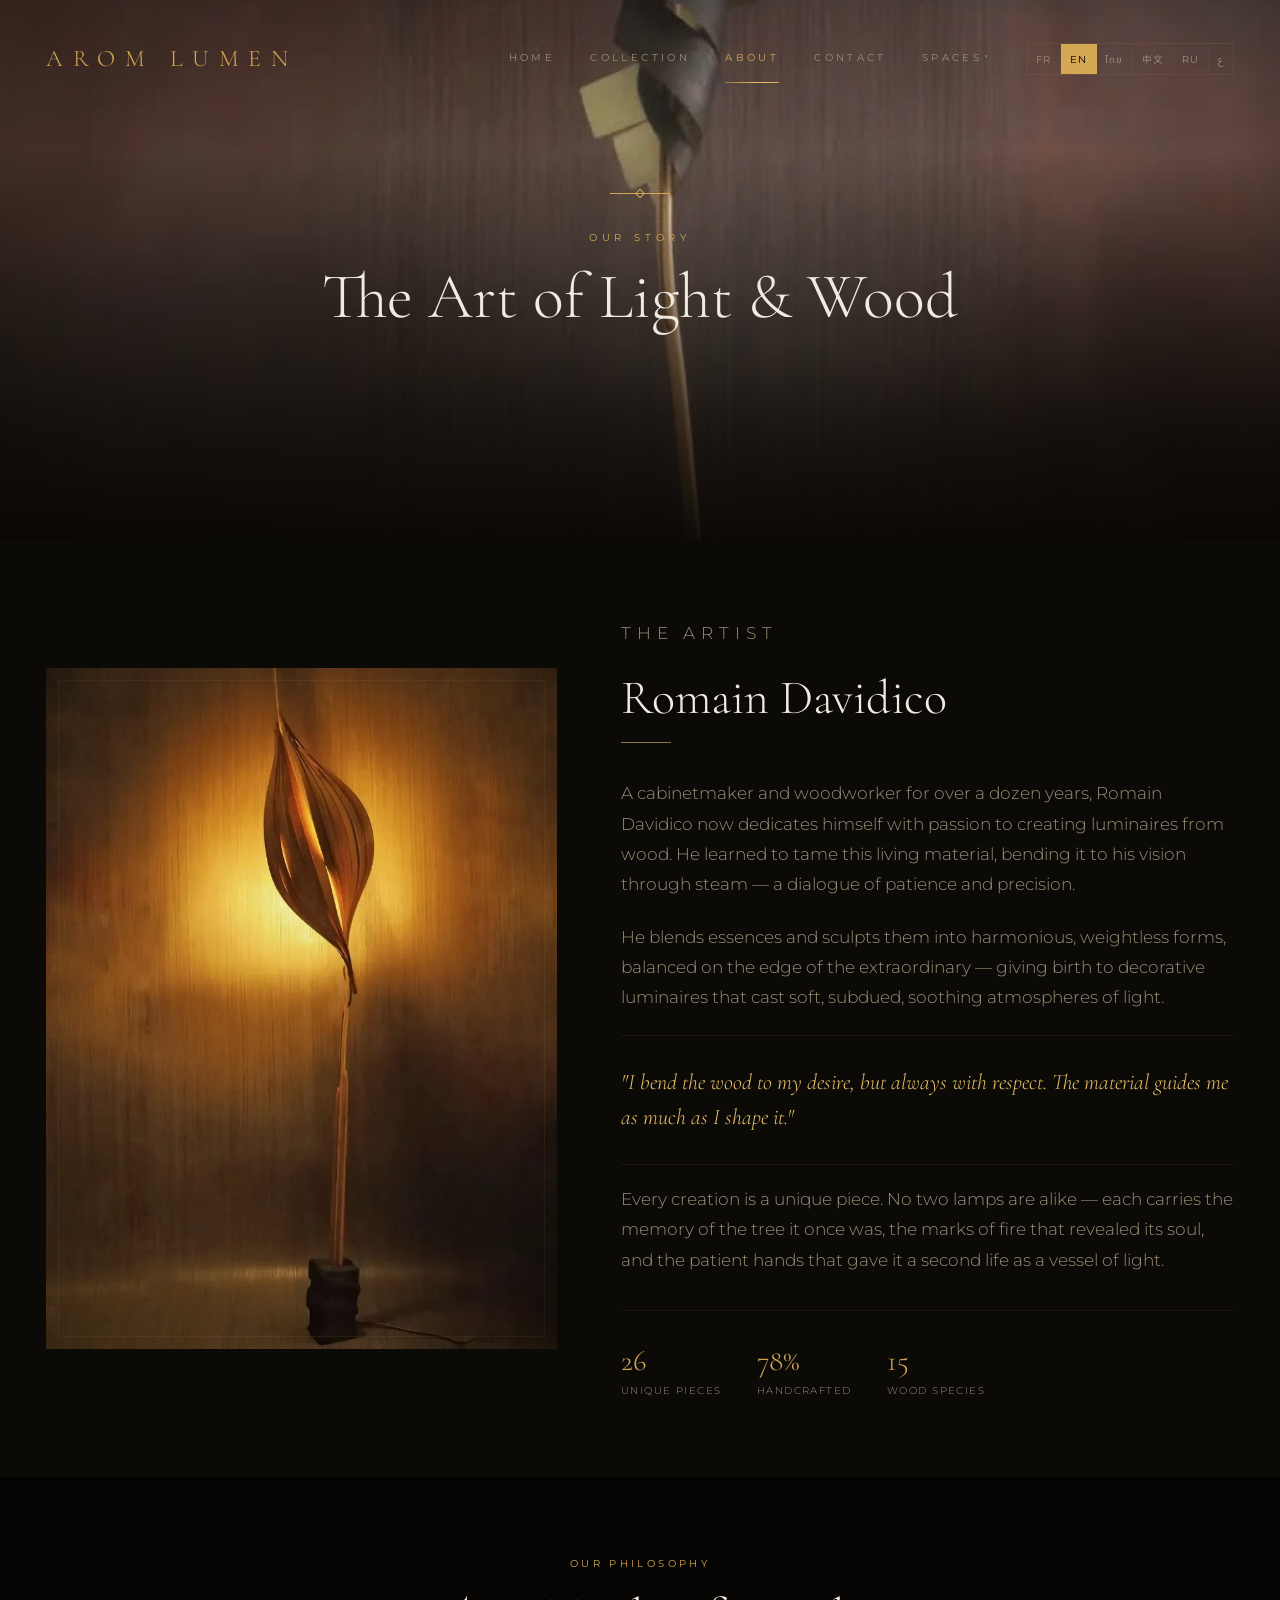
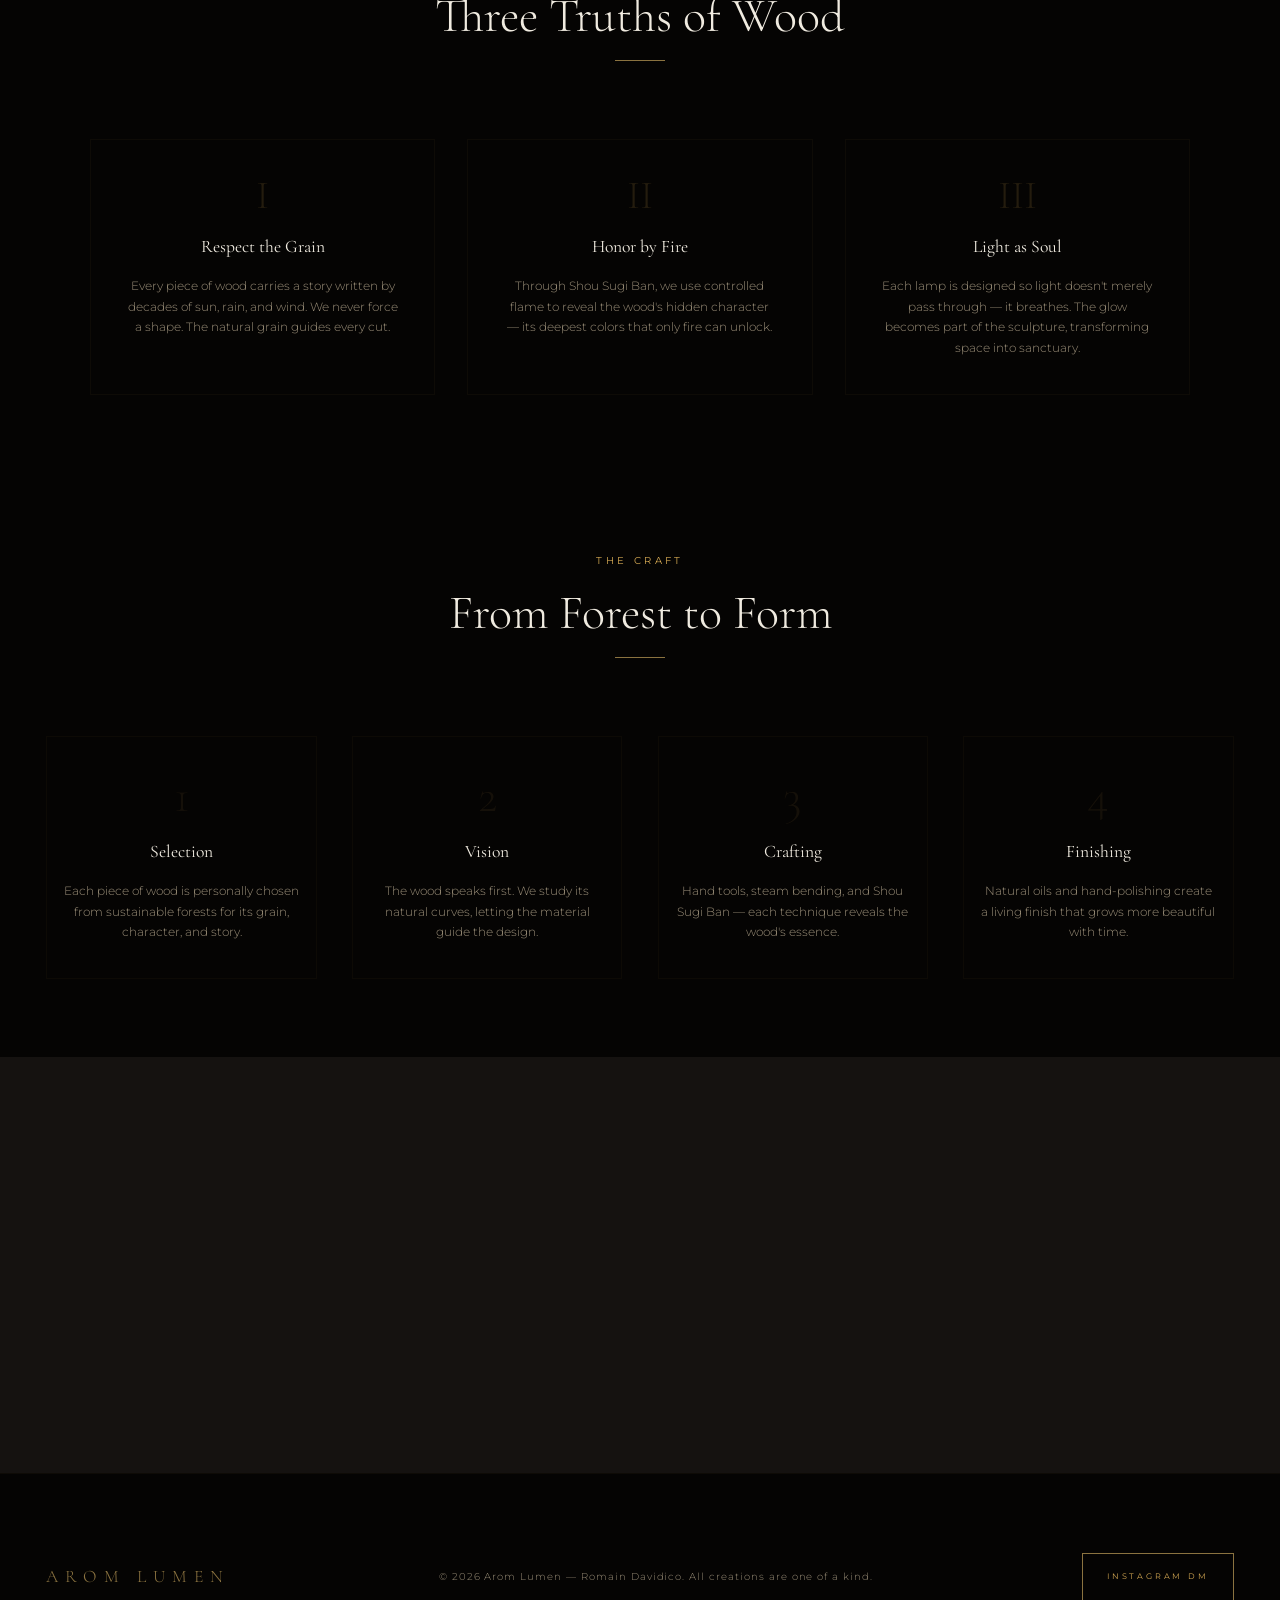
==== commit 7a49ca31: "Remove hotel CTA and fake testimonials from home & about pages - Replaced hotel CTA with "Imagine wi" ====
--- a/about.html
+++ b/about.html
@@ -183,43 +183,6 @@
         </div>
     </section>
 
-    <!-- TESTIMONIALS -->
-    <section class="testimonials" aria-labelledby="testimonials-heading">
-        <div class="testi-header">
-            <p class="s-label" data-i18n="te_label">Kind Words</p>
-            <h2 class="s-title" id="testimonials-heading" data-i18n="te_title">What Hoteliers Say</h2>
-            <div class="s-div" aria-hidden="true"></div>
-        </div>
-        <div class="t-carousel" role="region" aria-label="Testimonials carousel" aria-roledescription="carousel">
-            <article class="t-slide active" role="group" aria-roledescription="slide" aria-label="Testimonial 1 of 3">
-                <blockquote>
-                    <p class="t-quote" data-i18n="te1q">The lamps Arom Lumen created for our lobby have become the most photographed feature of the hotel. Guests constantly ask about them.</p>
-                </blockquote>
-                <p class="t-author">Marie Laurent</p>
-                <p class="t-role" data-i18n="te1r">Design Director, Boutique Hotel Paris</p>
-            </article>
-            <article class="t-slide" role="group" aria-roledescription="slide" aria-label="Testimonial 2 of 3">
-                <blockquote>
-                    <p class="t-quote" data-i18n="te2q">We commissioned twelve unique pieces for our suites. Each one is different, and our guests love discovering which creation awaits them.</p>
-                </blockquote>
-                <p class="t-author">James Chen</p>
-                <p class="t-role" data-i18n="te2r">General Manager, Luxury Resort Singapore</p>
-            </article>
-            <article class="t-slide" role="group" aria-roledescription="slide" aria-label="Testimonial 3 of 3">
-                <blockquote>
-                    <p class="t-quote" data-i18n="te3q">The craftsmanship is extraordinary. These are not decorations — they are works of art that give our spa a soul.</p>
-                </blockquote>
-                <p class="t-author">Sofia Bergstrom</p>
-                <p class="t-role" data-i18n="te3r">Spa Director, Grand Hotel Stockholm</p>
-            </article>
-        </div>
-        <div class="t-dots" role="tablist" aria-label="Testimonial slides">
-            <button class="t-dot active" data-slide="0" role="tab" aria-selected="true" aria-label="Show testimonial 1"></button>
-            <button class="t-dot" data-slide="1" role="tab" aria-selected="false" aria-label="Show testimonial 2"></button>
-            <button class="t-dot" data-slide="2" role="tab" aria-selected="false" aria-label="Show testimonial 3"></button>
-        </div>
-    </section>
-
     <!-- CTA -->
     <section class="hotel-cta" aria-labelledby="about-cta-heading">
         <div class="inner reveal">
--- a/css/style.css
+++ b/css/style.css
@@ -1,3061 +1,8 @@
-/* ═══════════════════════════════════════════════════════════════════════════
-   AROM LUMEN — Artisan Wood Creations
-   Master Stylesheet — 2026 Edition
-   Dark Luxury · Neuromarketing · Mobile-first · Scroll-driven
-   ═══════════════════════════════════════════════════════════════════════════
-
-   Z-INDEX SCALE
-   ─────────────────────────────────
-   1    Base content
-   2    Overlays within sections (hero text, gallery overlay)
-   10   Sticky / floating UI (scroll indicator)
-   100  Navigation bar
-   200  Mobile menu panel
-   500  Lightbox
-   600  Product modal
-   900  Loader (highest, page entry)
-   9999 Cursor glow (pointer-events: none)
-
-   BREAKPOINTS (mobile-first, min-width)
-   ─────────────────────────────────
-   --bp-sm  : 480px   (large phones)
-   --bp-md  : 768px   (tablets)
-   --bp-lg  : 1024px  (small desktops)
-   --bp-xl  : 1440px  (large desktops)
-   --bp-xxl : 1920px  (ultra-wide)
-
-   COLOR PSYCHOLOGY — DARK LUXURY
-   ─────────────────────────────────
-   Background:       #050403  (true black with micro-warmth)
-   Surface:          #0c0a07  (barely lighter)
-   Surface elevated: #151210  (cards, modals)
-   Gold primary:     #d4a853  (warm rich gold)
-   Gold hover:       #e8c068  (brighter = reward)
-   Gold muted:       #8b7340  (borders, subtle)
-   Text primary:     #f0ebe0  (warm white)
-   Text secondary:   #9a8e78  (muted descriptions — AA compliant)
-   Accent urgency:   #c45c3c  (terracotta — scarcity/FOMO)
-   ═══════════════════════════════════════════════════════════════════════════ */
-
-
-/* ═══════════════════════════════════════════
-   0. CUSTOM PROPERTIES
-   ═══════════════════════════════════════════ */
-:root {
-    /* ── Dark Luxury Palette ── */
-    --bg:         #050403;
-    --bg2:        #0c0a07;
-    --sf:         #151210;
-    --sf2:        #1c1915;
-
-    --gold:       #d4a853;
-    --gold-l:     #e8c068;
-    --gold-d:     #8b7340;
-    --gold-g:     rgba(212, 168, 83, 0.12);
-
-    --cream:      #f0ebe0;
-    --cream-m:    #b8ad94;
-
-    --txt:        #f0ebe0;
-    --txt-m:      #9a8e78;
-
-    --accent:     #c45c3c;
-    --accent-l:   #d46e50;
-
-    /* ── Typography ── */
-    --serif: 'Cormorant Garamond', Georgia, serif;
-    --sans:  'Montserrat', 'Noto Sans Thai', 'Noto Sans SC', 'Noto Sans Arabic', sans-serif;
-
-    /* ── Fluid type scale (375 → 1920) ── */
-    --fs-xs:    clamp(0.5rem, 0.42rem + 0.25vw, 0.6rem);
-    --fs-sm:    clamp(0.6rem, 0.52rem + 0.25vw, 0.78rem);
-    --fs-base:  clamp(0.78rem, 0.68rem + 0.32vw, 0.95rem);
-    --fs-md:    clamp(0.88rem, 0.76rem + 0.38vw, 1.1rem);
-    --fs-lg:    clamp(1.1rem, 0.9rem + 0.6vw, 1.5rem);
-    --fs-xl:    clamp(1.4rem, 1.1rem + 0.9vw, 2.2rem);
-    --fs-2xl:   clamp(1.8rem, 1.3rem + 1.5vw, 3.2rem);
-    --fs-3xl:   clamp(2rem, 1.4rem + 2vw, 3.8rem);
-    --fs-hero:  clamp(2.5rem, 1.5rem + 4vw, 6rem);
-
-    /* ── Spacing — GENEROUS for luxury feel ── */
-    --space-xs:  clamp(0.5rem, 0.4rem + 0.3vw, 0.75rem);
-    --space-sm:  clamp(0.75rem, 0.6rem + 0.5vw, 1.25rem);
-    --space-md:  clamp(1.5rem, 1rem + 1.5vw, 3rem);
-    --space-lg:  clamp(3.5rem, 2.5rem + 3vw, 7rem);
-    --space-xl:  clamp(5rem, 3rem + 4vw, 10rem);
-    --space-section-y: clamp(5rem, 3.5rem + 4vw, 10rem);
-    --space-section-x: clamp(1.25rem, 0.5rem + 3vw, 4rem);
-
-    /* ── Effects ── */
-    --gold-gradient: linear-gradient(135deg, #8b7340 0%, #d4a853 40%, #e8c068 60%, #d4a853 100%);
-    --shimmer-gradient: linear-gradient(
-        105deg,
-        #8b7340 0%, #d4a853 25%, #e8c068 50%, #d4a853 75%, #8b7340 100%
-    );
-    --ease-lux: cubic-bezier(0.4, 0, 0.2, 1);
-    --ease-spring: cubic-bezier(0.34, 1.56, 0.64, 1);
-    --duration-fast: 0.25s;
-    --duration-med:  0.4s;
-    --duration-slow: 0.7s;
-
-    /* ── Touch target minimum ── */
-    --touch-min: 44px;
-
-    /* ── Vertical rhythm base ── */
-    --lh: 1.8;
-}
-
-
-/* ═══════════════════════════════════════════
-   0.5 ACCESSIBILITY — SKIP LINK
-   ═══════════════════════════════════════════ */
-.skip-link {
-    position: absolute;
-    top: -100%;
-    left: 1rem;
-    z-index: 10000;
-    padding: 0.75rem 1.5rem;
-    background: var(--gold);
-    color: var(--bg);
-    font-family: var(--sans);
-    font-size: 0.85rem;
-    font-weight: 600;
-    text-decoration: none;
-    border-radius: 0 0 4px 4px;
-    transition: top 0.2s ease;
-}
-.skip-link:focus {
-    top: 0;
-    outline: 2px solid var(--cream);
-    outline-offset: 2px;
-}
-
-
-/* ═══════════════════════════════════════════
-   1. RESET & BASE
-   ═══════════════════════════════════════════ */
-*,
-*::before,
-*::after {
-    margin: 0;
-    padding: 0;
-    box-sizing: border-box;
-}
-
-html {
-    scroll-behavior: smooth;
-    overflow-x: hidden;
-    -webkit-text-size-adjust: 100%;
-    text-size-adjust: 100%;
-    hanging-punctuation: first last;
-}
-
-body {
-    font-family: var(--sans);
-    background: var(--bg);
-    color: var(--txt);
-    font-size: var(--fs-base);
-    font-weight: 300;
-    line-height: var(--lh);
-    overflow-x: hidden;
-    -webkit-font-smoothing: antialiased;
-    -moz-osx-font-smoothing: grayscale;
-    text-rendering: optimizeLegibility;
-}
-
-/* Selection — gold highlight */
-::selection {
-    background: var(--gold);
-    color: var(--bg);
-}
-
-::-moz-selection {
-    background: var(--gold);
-    color: var(--bg);
-}
-
-/* Focus-visible for accessibility */
-:focus-visible {
-    outline: 2px solid var(--gold);
-    outline-offset: 3px;
-}
-
-:focus:not(:focus-visible) {
-    outline: none;
-}
-
-/* Custom scrollbar — thin, dark */
-::-webkit-scrollbar {
-    width: 5px;
-}
-::-webkit-scrollbar-track {
-    background: var(--bg);
-}
-::-webkit-scrollbar-thumb {
-    background: var(--gold-d);
-    border-radius: 3px;
-}
-::-webkit-scrollbar-thumb:hover {
-    background: var(--gold);
-}
-
-/* Firefox scrollbar */
-html {
-    scrollbar-width: thin;
-    scrollbar-color: var(--gold-d) var(--bg);
-}
-
-img, video, svg {
-    display: block;
-    max-width: 100%;
-    height: auto;
-}
-
-a {
-    color: inherit;
-    text-decoration: none;
-}
-
-button {
-    font: inherit;
-    cursor: pointer;
-    border: none;
-    background: none;
-    color: inherit;
-}
-
-ul, ol {
-    list-style: none;
-}
-
-
-/* ═══════════════════════════════════════════
-   2. VIEW TRANSITIONS API
-   ═══════════════════════════════════════════ */
-@view-transition {
-    navigation: auto;
-}
-
-::view-transition-old(root) {
-    animation: vt-fade-out 0.3s var(--ease-lux) forwards;
-}
-
-::view-transition-new(root) {
-    animation: vt-fade-in 0.4s var(--ease-lux) forwards;
-}
-
-@keyframes vt-fade-out {
-    to {
-        opacity: 0;
-        transform: translateY(-8px);
-    }
-}
-
-@keyframes vt-fade-in {
-    from {
-        opacity: 0;
-        transform: translateY(12px);
-    }
-}
-
-
-/* ═══════════════════════════════════════════
-   3. PAGE ENTRANCE TRANSITION
-   ═══════════════════════════════════════════ */
-@keyframes pageFadeIn {
-    from {
-        opacity: 0;
-        transform: translateY(12px);
-    }
-    to {
-        opacity: 1;
-        transform: translateY(0);
-    }
-}
-
-body.page-enter {
-    animation: pageFadeIn 0.8s var(--ease-lux) forwards;
-}
-
-.page-transition {
-    animation: pageFadeIn 0.6s var(--ease-lux) forwards;
-}
-
-
-/* ═══════════════════════════════════════════
-   4. RTL SUPPORT
-   ═══════════════════════════════════════════ */
-[dir="rtl"] .story-grid       { direction: rtl; }
-[dir="rtl"] .featured-grid    { direction: rtl; }
-[dir="rtl"] .contact           { direction: rtl; }
-[dir="rtl"] .nav-links         { direction: rtl; }
-[dir="rtl"] .featured-specs li { flex-direction: row-reverse; }
-[dir="rtl"] .footer-content    { flex-direction: row-reverse; }
-[dir="rtl"] .featured-badge    { left: auto; right: var(--space-md); }
-[dir="rtl"] .nav-right         { flex-direction: row-reverse; }
-
-
-/* ═══════════════════════════════════════════
-   5. LOADER — elegant pulse + sweep
-   ═══════════════════════════════════════════ */
-.loader {
-    position: fixed;
-    inset: 0;
-    background: var(--bg);
-    z-index: 900;
-    display: flex;
-    align-items: center;
-    justify-content: center;
-    flex-direction: column;
-    gap: var(--space-md);
-    transition: opacity 0.8s var(--ease-lux), visibility 0.8s;
-}
-
-.loader.hidden {
-    opacity: 0;
-    visibility: hidden;
-}
-
-.loader-logo {
-    font-family: var(--serif);
-    font-size: var(--fs-xl);
-    font-weight: 300;
-    letter-spacing: 0.5em;
-    color: var(--gold);
-    text-transform: uppercase;
-    animation: loaderPulse 2s ease-in-out infinite;
-}
-
-@keyframes loaderPulse {
-    0%, 100% { opacity: 0.4; }
-    50%      { opacity: 1; }
-}
-
-.loader-bar {
-    width: clamp(60px, 15vw, 120px);
-    height: 1px;
-    background: rgba(212, 168, 83, 0.08);
-    position: relative;
-    overflow: hidden;
-}
-
-.loader-bar::after {
-    content: '';
-    position: absolute;
-    left: 0;
-    top: 0;
-    height: 100%;
-    width: 0;
-    background: var(--gold-gradient);
-    animation: loadBar 1.8s var(--ease-lux) forwards;
-}
-
-@keyframes loadBar {
-    to { width: 100%; }
-}
-
-
-/* ═══════════════════════════════════════════
-   6. CURSOR GLOW — barely visible, understated
-   ═══════════════════════════════════════════ */
-.cursor-glow {
-    position: fixed;
-    width: 500px;
-    height: 500px;
-    border-radius: 50%;
-    background: radial-gradient(circle, rgba(212, 168, 83, 0.03) 0%, transparent 70%);
-    pointer-events: none;
-    z-index: 9999;
-    transform: translate(-50%, -50%);
-    will-change: transform;
-    display: none;
-}
-
-@media (pointer: fine) and (min-width: 1024px) {
-    .cursor-glow { display: block; }
-}
-
-
-/* ═══════════════════════════════════════════
-   7. NAVIGATION — transparent → glass-morphism
-   ═══════════════════════════════════════════ */
-nav {
-    position: fixed;
-    top: 0;
-    left: 0;
-    right: 0;
-    z-index: 100;
-    padding: var(--space-sm) var(--space-section-x);
-    display: flex;
-    justify-content: space-between;
-    align-items: center;
-    transition: all var(--duration-med) var(--ease-lux);
-}
-
-@media (min-width: 768px) {
-    nav {
-        padding: var(--space-md) var(--space-section-x);
-    }
-}
-
-nav.scrolled {
-    background: rgba(5, 4, 3, 0.85);
-    -webkit-backdrop-filter: blur(30px) saturate(1.2);
-    backdrop-filter: blur(30px) saturate(1.2);
-    padding-block: var(--space-xs);
-    border-bottom: 1px solid rgba(212, 168, 83, 0.06);
-    box-shadow: 0 1px 30px rgba(0, 0, 0, 0.4);
-}
-
-/* Backdrop-filter fallback */
-@supports not (backdrop-filter: blur(30px)) {
-    nav.scrolled {
-        background: rgba(5, 4, 3, 0.98);
-    }
-}
-
-.nav-logo {
-    font-family: var(--serif);
-    font-size: clamp(1.2rem, 1rem + 0.6vw, 1.8rem);
-    font-weight: 300;
-    letter-spacing: 0.4em;
-    color: var(--gold);
-    text-decoration: none;
-    text-transform: uppercase;
-    min-height: var(--touch-min);
-    display: inline-flex;
-    align-items: center;
-}
-
-.nav-right {
-    display: flex;
-    align-items: center;
-    gap: var(--space-sm);
-}
-
-@media (min-width: 768px) {
-    .nav-right { gap: var(--space-md); }
-}
-
-.nav-links {
-    display: none;
-    gap: var(--space-md);
-    list-style: none;
-    align-items: center;
-}
-
-@media (min-width: 768px) {
-    .nav-links { display: flex; }
-}
-
-.nav-links a {
-    font-size: var(--fs-xs);
-    font-weight: 400;
-    letter-spacing: 0.35em;
-    text-transform: uppercase;
-    color: var(--txt-m);
-    text-decoration: none;
-    position: relative;
-    padding-bottom: 4px;
-    transition: color var(--duration-med) var(--ease-lux);
-    min-height: var(--touch-min);
-    display: inline-flex;
-    align-items: center;
-}
-
-/* Nav underline grows from center */
-.nav-links a::after {
-    content: '';
-    position: absolute;
-    bottom: 0;
-    left: 50%;
-    width: 0;
-    height: 1px;
-    background: var(--gold);
-    transition: width var(--duration-med) var(--ease-lux), left var(--duration-med) var(--ease-lux);
-}
-
-.nav-links a:hover {
-    color: var(--gold-l);
-}
-
-.nav-links a:hover::after {
-    width: 100%;
-    left: 0;
-}
-
-.nav-links a.active {
-    color: var(--gold);
-}
-
-.nav-links a.active::after {
-    width: 100%;
-    left: 0;
-    background: var(--gold-gradient);
-}
-
-/* Hamburger */
-.nav-hamburger {
-    display: flex;
-    flex-direction: column;
-    gap: 6px;
-    cursor: pointer;
-    padding: 10px 5px;
-    min-width: var(--touch-min);
-    min-height: var(--touch-min);
-    justify-content: center;
-    align-items: center;
-}
-
-@media (min-width: 768px) {
-    .nav-hamburger { display: none; }
-}
-
-.nav-hamburger span {
-    width: 28px;
-    height: 1px;
-    background: var(--gold);
-    transition: all var(--duration-fast);
-    display: block;
-}
-
-/* Mobile menu */
-.nav-links.open {
-    display: flex;
-    flex-direction: column;
-    position: absolute;
-    top: 100%;
-    left: 0;
-    right: 0;
-    background: rgba(5, 4, 3, 0.96);
-    -webkit-backdrop-filter: blur(30px);
-    backdrop-filter: blur(30px);
-    padding: var(--space-md);
-    gap: var(--space-sm);
-    border-bottom: 1px solid rgba(212, 168, 83, 0.06);
-    z-index: 200;
-    animation: menuSlideDown 0.35s var(--ease-lux);
-}
-
-@keyframes menuSlideDown {
-    from {
-        opacity: 0;
-        transform: translateY(-10px);
-    }
-    to {
-        opacity: 1;
-        transform: translateY(0);
-    }
-}
-
-
-/* ═══════════════════════════════════════════
-   8. LANGUAGE SWITCH
-   ═══════════════════════════════════════════ */
-.lang-switch {
-    display: flex;
-    gap: 0;
-    border: 1px solid rgba(212, 168, 83, 0.1);
-}
-
-.lang-btn {
-    background: transparent;
-    border: none;
-    color: var(--txt-m);
-    font-family: var(--sans);
-    font-size: var(--fs-xs);
-    font-weight: 400;
-    letter-spacing: 0.1em;
-    padding: 0.4rem 0.55rem;
-    cursor: pointer;
-    text-transform: uppercase;
-    transition: all var(--duration-med) var(--ease-lux);
-    min-width: var(--touch-min);
-    min-height: var(--touch-min);
-    display: inline-flex;
-    align-items: center;
-    justify-content: center;
-}
-
-@media (min-width: 768px) {
-    .lang-btn {
-        min-width: auto;
-        min-height: auto;
-        padding: 0.4rem 0.55rem;
-    }
-}
-
-.lang-btn:not(:last-child) {
-    border-right: 1px solid rgba(212, 168, 83, 0.06);
-}
-
-.lang-btn.active {
-    background: var(--gold);
-    color: var(--bg);
-}
-
-.lang-btn:hover:not(.active) {
-    color: var(--gold-l);
-}
-
-
-/* ═══════════════════════════════════════════
-   9. HERO — DARK, MOODY, ATMOSPHERIC
-   ═══════════════════════════════════════════ */
-.hero {
-    position: relative;
-    height: 100svh;
-    min-height: 600px;
-    display: flex;
-    align-items: center;
-    justify-content: center;
-    overflow: hidden;
-}
-
-@media (min-width: 768px) {
-    .hero { min-height: 700px; }
-}
-
-.hero-bg {
-    position: absolute;
-    inset: 0;
-    background:
-        linear-gradient(180deg,
-            rgba(5, 4, 3, 0.6) 0%,
-            rgba(5, 4, 3, 0.3) 40%,
-            rgba(5, 4, 3, 0.7) 75%,
-            rgba(5, 4, 3, 1) 100%),
-        url('https://images.unsplash.com/photo-1558618666-fcd25c85f82e?w=1920&q=80') center / cover no-repeat;
-    transform: scale(1.1);
-    will-change: transform;
-    animation: heroZ 25s ease-in-out infinite alternate;
-}
-
-@keyframes heroZ {
-    0%   { transform: scale(1.1); }
-    100% { transform: scale(1.02); }
-}
-
-/* Scroll-driven parallax on hero background (where supported) */
-@supports (animation-timeline: scroll()) {
-    .hero-bg {
-        animation: heroParallax linear forwards;
-        animation-timeline: scroll(nearest block);
-        animation-range: entry 0% exit 100%;
-    }
-
-    @keyframes heroParallax {
-        from { transform: scale(1.1) translateY(0); }
-        to   { transform: scale(1.1) translateY(15%); }
-    }
-}
-
-.hero-content {
-    position: relative;
-    z-index: 2;
-    text-align: center;
-    max-width: 900px;
-    padding: 0 var(--space-section-x);
-}
-
-.hero-ornament {
-    width: 60px;
-    height: 1px;
-    background: var(--gold);
-    margin: 0 auto var(--space-md);
-    position: relative;
-}
-
-.hero-ornament::before {
-    content: '';
-    position: absolute;
-    top: -3px;
-    left: 50%;
-    width: 7px;
-    height: 7px;
-    border: 1px solid var(--gold);
-    transform: translateX(-50%) rotate(45deg);
-}
-
-.hero-sub {
-    font-size: var(--fs-xs);
-    font-weight: 400;
-    letter-spacing: 0.5em;
-    text-transform: uppercase;
-    color: var(--gold);
-    margin-bottom: var(--space-sm);
-    opacity: 0;
-    animation: fadeUp 1s 0.3s forwards;
-}
-
-.hero-title {
-    font-family: var(--serif);
-    font-size: var(--fs-hero);
-    font-weight: 300;
-    line-height: 1.08;
-    color: var(--cream);
-    margin-bottom: var(--space-sm);
-    opacity: 0;
-    animation: fadeUp 1s 0.6s forwards;
-}
-
-.hero-title em {
-    font-style: italic;
-    color: var(--gold-l);
-}
-
-.hero-desc {
-    font-size: var(--fs-base);
-    font-weight: 300;
-    color: var(--txt-m);
-    max-width: 560px;
-    margin: 0 auto var(--space-md);
-    opacity: 0;
-    animation: fadeUp 1s 0.9s forwards;
-    line-height: 1.8;
-}
-
-/* Hero CTA — gold border → gold fill on hover = reward */
-.hero-cta {
-    display: inline-flex;
-    align-items: center;
-    justify-content: center;
-    font-size: var(--fs-xs);
-    font-weight: 400;
-    letter-spacing: 0.35em;
-    text-transform: uppercase;
-    color: var(--gold);
-    text-decoration: none;
-    border: 1px solid var(--gold-d);
-    padding: 1.1rem 2.5rem;
-    min-height: var(--touch-min);
-    transition: all var(--duration-med) var(--ease-lux);
-    opacity: 0;
-    animation: fadeUp 1s 1.2s forwards;
-    position: relative;
-    overflow: hidden;
-}
-
-@media (min-width: 480px) {
-    .hero-cta { padding: 1.1rem 3.5rem; }
-}
-
-/* Gold shimmer sweep on hover */
-.hero-cta::before {
-    content: '';
-    position: absolute;
-    inset: 0;
-    background: linear-gradient(105deg, transparent 0%, rgba(232, 192, 104, 0.15) 45%, rgba(232, 192, 104, 0.3) 50%, rgba(232, 192, 104, 0.15) 55%, transparent 100%);
-    transform: translateX(-120%);
-    transition: transform 0.6s var(--ease-lux);
-}
-
-.hero-cta:hover {
-    background: var(--gold);
-    color: var(--bg);
-    border-color: var(--gold);
-    box-shadow: 0 0 40px var(--gold-g), 0 0 80px rgba(212, 168, 83, 0.08);
-    transform: translateY(-2px);
-}
-
-.hero-cta:hover::before {
-    transform: translateX(120%);
-}
-
-.hero-scroll {
-    position: absolute;
-    bottom: clamp(1.5rem, 3vw, 3rem);
-    left: 50%;
-    transform: translateX(-50%);
-    display: flex;
-    flex-direction: column;
-    align-items: center;
-    gap: 0.8rem;
-    color: var(--txt-m);
-    font-size: var(--fs-xs);
-    letter-spacing: 0.3em;
-    text-transform: uppercase;
-    opacity: 0;
-    animation: fadeUp 1s 1.5s forwards;
-    z-index: 10;
-}
-
-.hero-scroll .line {
-    width: 1px;
-    height: 40px;
-    background: linear-gradient(to bottom, var(--gold-d), transparent);
-    animation: pulse 2s ease-in-out infinite;
-}
-
-@keyframes pulse {
-    0%, 100% { opacity: 0.3; }
-    50%      { opacity: 1; }
-}
-
-@keyframes fadeUp {
-    from { opacity: 0; transform: translateY(30px); }
-    to   { opacity: 1; transform: translateY(0); }
-}
-
-
-/* ═══════════════════════════════════════════
-   10. SECTION GLOBALS — generous breathing room
-   ═══════════════════════════════════════════ */
-section {
-    padding: var(--space-section-y) var(--space-section-x);
-}
-
-/* Below-fold sections: content-visibility for performance */
-section:not(.hero) {
-    content-visibility: auto;
-    contain-intrinsic-size: auto 800px;
-}
-
-/* Section labels — TINY, wide tracking, uppercase = premium */
-.s-label {
-    font-size: var(--fs-xs);
-    font-weight: 400;
-    letter-spacing: 0.35em;
-    text-transform: uppercase;
-    color: var(--gold);
-    margin-bottom: var(--space-sm);
-}
-
-.s-title {
-    font-family: var(--serif);
-    font-size: var(--fs-3xl);
-    font-weight: 300;
-    line-height: 1.15;
-    color: var(--cream);
-    margin-bottom: var(--space-sm);
-}
-
-.s-div {
-    width: 50px;
-    height: 1px;
-    background: var(--gold-d);
-    margin-bottom: var(--space-md);
-}
-
-
-/* ═══════════════════════════════════════════
-   11. ARTIST STORY
-   ═══════════════════════════════════════════ */
-.story {
-    background: var(--bg2);
-    overflow: hidden;
-}
-
-.story-grid {
-    display: grid;
-    grid-template-columns: 1fr;
-    gap: var(--space-lg);
-    align-items: center;
-    max-width: 1200px;
-    margin: 0 auto;
-}
-
-@media (min-width: 768px) {
-    .story-grid {
-        grid-template-columns: 1fr 1.2fr;
-        gap: clamp(3rem, 5vw, 6rem);
-    }
-}
-
-.story-portrait {
-    position: relative;
-    aspect-ratio: 3 / 4;
-    overflow: hidden;
-}
-
-.story-portrait img {
-    width: 100%;
-    height: 100%;
-    object-fit: cover;
-    transition: transform var(--duration-slow) var(--ease-lux);
-}
-
-.story-portrait:hover img {
-    transform: scale(1.03);
-}
-
-/* Inset border — subtle luxury frame */
-.story-portrait::after {
-    content: '';
-    position: absolute;
-    inset: 12px;
-    border: 1px solid rgba(212, 168, 83, 0.1);
-    pointer-events: none;
-}
-
-/* Vignette on portrait */
-.story-portrait::before {
-    content: '';
-    position: absolute;
-    inset: 0;
-    background: radial-gradient(ellipse at center, transparent 50%, rgba(5, 4, 3, 0.4) 100%);
-    z-index: 1;
-    pointer-events: none;
-}
-
-.story-text p {
-    font-size: var(--fs-base);
-    font-weight: 300;
-    color: var(--txt-m);
-    margin-bottom: 1.4rem;
-    line-height: 1.8;
-}
-
-.story-text .quote {
-    font-family: var(--serif);
-    font-size: var(--fs-lg);
-    font-style: italic;
-    font-weight: 300;
-    color: var(--gold-l);
-    line-height: 1.6;
-    padding: 1.8rem 0;
-    margin: 1.2rem 0;
-    border-top: 1px solid rgba(212, 168, 83, 0.08);
-    border-bottom: 1px solid rgba(212, 168, 83, 0.08);
-}
-
-.story-stats {
-    display: flex;
-    flex-wrap: wrap;
-    gap: var(--space-md);
-    margin-top: var(--space-md);
-    padding-top: var(--space-md);
-    border-top: 1px solid rgba(212, 168, 83, 0.06);
-}
-
-.story-stats .num {
-    font-family: var(--serif);
-    font-size: var(--fs-xl);
-    font-weight: 300;
-    color: var(--gold);
-    line-height: 1;
-}
-
-.story-stats .lbl {
-    font-size: var(--fs-xs);
-    letter-spacing: 0.15em;
-    text-transform: uppercase;
-    color: var(--txt-m);
-    margin-top: 0.4rem;
-}
-
-
-/* ═══════════════════════════════════════════
-   12. PHILOSOPHY
-   ═══════════════════════════════════════════ */
-.philosophy {
-    background: var(--bg);
-}
-
-.philo-grid {
-    display: grid;
-    grid-template-columns: 1fr;
-    gap: var(--space-md);
-    max-width: 1100px;
-    margin: var(--space-lg) auto 0;
-}
-
-@media (min-width: 768px) {
-    .philo-grid {
-        grid-template-columns: repeat(3, 1fr);
-        gap: clamp(1.5rem, 2.5vw, 3rem);
-    }
-}
-
-.philo-card {
-    padding: var(--space-md);
-    border: 1px solid rgba(212, 168, 83, 0.04);
-    transition: all var(--duration-med) var(--ease-lux);
-    text-align: center;
-}
-
-.philo-card:hover {
-    border-color: rgba(212, 168, 83, 0.15);
-    background: rgba(212, 168, 83, 0.02);
-    transform: translateY(-4px);
-    box-shadow: 0 16px 40px rgba(0, 0, 0, 0.3);
-}
-
-.philo-card .icon {
-    font-family: var(--serif);
-    font-size: var(--fs-2xl);
-    color: rgba(212, 168, 83, 0.15);
-    margin-bottom: var(--space-sm);
-    line-height: 1;
-}
-
-.philo-card h3 {
-    font-family: var(--serif);
-    font-size: var(--fs-md);
-    font-weight: 400;
-    color: var(--cream);
-    margin-bottom: 0.8rem;
-}
-
-.philo-card p {
-    font-size: var(--fs-sm);
-    font-weight: 300;
-    color: var(--txt-m);
-    line-height: 1.8;
-}
-
-
-/* ═══════════════════════════════════════════
-   13. GALLERY / CREATIONS — 3 columns max
-   ═══════════════════════════════════════════ */
-.creations {
-    background: var(--bg2);
-}
-
-.gallery-grid {
-    display: grid;
-    grid-template-columns: 1fr;
-    gap: 1.5rem;
-    max-width: 1200px;
-    margin-inline: auto;
-}
-
-@media (min-width: 480px) {
-    .gallery-grid { grid-template-columns: repeat(2, 1fr); }
-}
-
-@media (min-width: 1024px) {
-    .gallery-grid { grid-template-columns: repeat(3, 1fr); }
-}
-
-/* Container query wrapper for gallery items */
-@container style(--layout: gallery) {
-    .g-item { aspect-ratio: 1; }
-}
-
-.g-item {
-    position: relative;
-    overflow: hidden;
-    cursor: pointer;
-    aspect-ratio: 1;
-    background: var(--sf);
-    text-decoration: none;
-    color: inherit;
-    display: block;
-}
-
-/* Image vignette — radial gradient overlay for depth */
-.g-item::before {
-    content: '';
-    position: absolute;
-    inset: 0;
-    background: radial-gradient(ellipse at center, transparent 40%, rgba(5, 4, 3, 0.35) 100%);
-    z-index: 1;
-    pointer-events: none;
-    transition: opacity var(--duration-med);
-}
-
-.g-item:hover::before {
-    opacity: 0.5;
-}
-
-.g-item.tall {
-    grid-row: span 2;
-    aspect-ratio: auto;
-}
-
-@media (max-width: 767px) {
-    .g-item.tall,
-    .g-item.wide {
-        grid-row: span 1;
-        grid-column: span 1;
-        aspect-ratio: 1;
-    }
-}
-
-.g-item.wide {
-    grid-column: span 2;
-}
-
-.g-item img {
-    width: 100%;
-    height: 100%;
-    object-fit: cover;
-    transition: transform var(--duration-slow) var(--ease-lux), filter var(--duration-slow);
-}
-
-/* Image reveal animation on scroll */
-.g-item.reveal {
-    opacity: 0;
-    transform: translateY(30px);
-}
-
-.g-item.reveal.visible {
-    opacity: 1;
-    transform: translateY(0);
-    transition: opacity 0.8s var(--ease-lux), transform 0.8s var(--ease-lux);
-}
-
-/* Gallery hover: image scale + overlay slide up from bottom */
-.g-item:hover img {
-    transform: scale(1.06);
-}
-
-.g-overlay {
-    position: absolute;
-    inset: 0;
-    background: linear-gradient(180deg, transparent 20%, rgba(5, 4, 3, 0.95) 100%);
-    display: flex;
-    flex-direction: column;
-    justify-content: flex-end;
-    padding: var(--space-sm);
-    transform: translateY(30%);
-    opacity: 0;
-    transition: transform var(--duration-med) var(--ease-lux), opacity var(--duration-med) var(--ease-lux);
-    z-index: 2;
-    will-change: transform, opacity;
-}
-
-.g-item:hover .g-overlay {
-    opacity: 1;
-    transform: translateY(0);
-}
-
-@media (min-width: 768px) {
-    .g-overlay { padding: 1.5rem; }
-}
-
-.g-overlay h3 {
-    font-family: var(--serif);
-    font-size: var(--fs-md);
-    font-weight: 400;
-    color: var(--cream);
-    margin-bottom: 0.2rem;
-}
-
-.g-overlay span {
-    font-size: var(--fs-xs);
-    letter-spacing: 0.12em;
-    text-transform: uppercase;
-    color: var(--gold);
-}
-
-/* Price in gold — prominent for anchoring */
-.g-overlay .price {
-    font-family: var(--serif);
-    font-size: var(--fs-lg);
-    color: var(--gold-l);
-    margin-top: 0.5rem;
-}
-
-/* SOLD badge — terracotta/burnt = scarcity & FOMO */
-.g-overlay .sold {
-    display: inline-block;
-    font-size: var(--fs-xs);
-    font-weight: 500;
-    letter-spacing: 0.2em;
-    text-transform: uppercase;
-    color: var(--cream);
-    background: var(--accent);
-    padding: 0.3rem 0.8rem;
-    margin-top: 0.6rem;
-    width: fit-content;
-}
-
-/* Sold badge — positioned top-right when on gallery item */
-.g-item .sold-badge {
-    position: absolute;
-    top: var(--space-sm);
-    right: var(--space-sm);
-    z-index: 3;
-    font-size: var(--fs-xs);
-    font-weight: 500;
-    letter-spacing: 0.2em;
-    text-transform: uppercase;
-    color: var(--cream);
-    background: var(--accent);
-    padding: 0.35rem 0.9rem;
-}
-
-
-/* ── Masonry Gallery ── */
-.gallery-masonry {
-    columns: 1;
-    column-gap: 1.5rem;
-}
-
-@media (min-width: 480px) {
-    .gallery-masonry { columns: 2; }
-}
-
-@media (min-width: 1024px) {
-    .gallery-masonry { columns: 3; }
-}
-
-.gallery-masonry .g-item {
-    break-inside: avoid;
-    margin-bottom: 1.5rem;
-    aspect-ratio: auto;
-}
-
-.gallery-masonry .g-item img {
-    width: 100%;
-    height: auto;
-    display: block;
-}
-
-
-/* ═══════════════════════════════════════════
-   14. PRODUCT MODAL
-   ═══════════════════════════════════════════ */
-.product-modal {
-    display: none;
-    position: fixed;
-    inset: 0;
-    z-index: 600;
-    background: rgba(5, 4, 3, 0.96);
-    -webkit-backdrop-filter: blur(30px);
-    backdrop-filter: blur(30px);
-    align-items: center;
-    justify-content: center;
-    padding: var(--space-sm);
-}
-
-@supports not (backdrop-filter: blur(30px)) {
-    .product-modal { background: rgba(5, 4, 3, 0.99); }
-}
-
-.product-modal.open {
-    display: flex;
-    animation: modalIn 0.4s var(--ease-lux);
-}
-
-@keyframes modalIn {
-    from {
-        opacity: 0;
-        transform: scale(0.96) translateY(20px);
-    }
-    to {
-        opacity: 1;
-        transform: scale(1) translateY(0);
-    }
-}
-
-.product-card {
-    background: var(--sf);
-    max-width: 900px;
-    width: 100%;
-    display: grid;
-    grid-template-columns: 1fr;
-    max-height: 90vh;
-    overflow: hidden;
-    border: 1px solid rgba(212, 168, 83, 0.06);
-}
-
-@media (min-width: 768px) {
-    .product-card {
-        grid-template-columns: 1fr 1fr;
-    }
-}
-
-/* Subgrid for product card alignment (where supported) */
-@supports (grid-template-columns: subgrid) {
-    .product-card > * {
-        min-height: 0;
-    }
-}
-
-.product-card-img {
-    aspect-ratio: 1;
-    overflow: hidden;
-    position: relative;
-}
-
-/* Vignette on product image */
-.product-card-img::after {
-    content: '';
-    position: absolute;
-    inset: 0;
-    background: radial-gradient(ellipse at center, transparent 50%, rgba(5, 4, 3, 0.3) 100%);
-    pointer-events: none;
-}
-
-@media (max-width: 767px) {
-    .product-card-img { max-height: 40vh; }
-}
-
-.product-card-img img {
-    width: 100%;
-    height: 100%;
-    object-fit: cover;
-}
-
-.product-card-info {
-    padding: var(--space-md);
-    display: flex;
-    flex-direction: column;
-    justify-content: center;
-    overflow-y: auto;
-}
-
-@media (min-width: 768px) {
-    .product-card-info { padding: clamp(2rem, 3vw, 3.5rem); }
-}
-
-.product-card-info h2 {
-    font-family: var(--serif);
-    font-size: var(--fs-2xl);
-    font-weight: 300;
-    color: var(--cream);
-    margin-bottom: 0.5rem;
-}
-
-/* Price — prominent gold for anchoring */
-.product-card-info .pc-price {
-    font-family: var(--serif);
-    font-size: var(--fs-xl);
-    color: var(--gold-l);
-    margin-bottom: 0.3rem;
-}
-
-/* Sold status — terracotta urgency */
-.product-card-info .pc-sold {
-    font-size: var(--fs-xs);
-    font-weight: 500;
-    letter-spacing: 0.25em;
-    text-transform: uppercase;
-    color: var(--accent);
-    margin-bottom: var(--space-sm);
-}
-
-.product-card-info .pc-desc {
-    font-size: var(--fs-base);
-    font-weight: 300;
-    color: var(--txt-m);
-    line-height: 1.8;
-    margin-bottom: var(--space-sm);
-}
-
-.product-card-info .pc-specs {
-    list-style: none;
-    margin-bottom: var(--space-md);
-}
-
-.product-card-info .pc-specs li {
-    display: flex;
-    justify-content: space-between;
-    padding: 0.5rem 0;
-    border-bottom: 1px solid rgba(212, 168, 83, 0.04);
-    font-size: var(--fs-sm);
-    font-weight: 300;
-}
-
-.product-card-info .pc-specs li span:first-child {
-    color: var(--txt-m);
-    text-transform: uppercase;
-    letter-spacing: 0.1em;
-    font-size: var(--fs-xs);
-}
-
-.pc-close {
-    position: absolute;
-    top: var(--space-sm);
-    right: var(--space-sm);
-    font-family: var(--serif);
-    font-size: var(--fs-2xl);
-    color: var(--txt-m);
-    cursor: pointer;
-    background: none;
-    border: none;
-    z-index: 2;
-    transition: color var(--duration-med) var(--ease-lux);
-    min-width: var(--touch-min);
-    min-height: var(--touch-min);
-    display: inline-flex;
-    align-items: center;
-    justify-content: center;
-}
-
-.pc-close:hover {
-    color: var(--gold);
-}
-
-.pc-actions {
-    display: flex;
-    gap: 1rem;
-    flex-wrap: wrap;
-}
-
-
-/* ═══════════════════════════════════════════
-   15. PRODUCT DETAIL PAGE
-   ═══════════════════════════════════════════ */
-.product-hero {
-    padding-top: clamp(7rem, 10vw, 10rem);
-    padding-bottom: var(--space-lg);
-    background: var(--bg2);
-    display: grid;
-    grid-template-columns: 1fr;
-    gap: var(--space-lg);
-    align-items: start;
-    max-width: 1300px;
-    margin: 0 auto;
-}
-
-@media (min-width: 768px) {
-    .product-hero {
-        grid-template-columns: 1.3fr 1fr;
-        gap: clamp(3rem, 5vw, 5rem);
-    }
-}
-
-.product-gallery {
-    position: relative;
-}
-
-.product-gallery .main-image {
-    width: 100%;
-    aspect-ratio: 4 / 5;
-    overflow: hidden;
-    border: 1px solid rgba(212, 168, 83, 0.05);
-    margin-bottom: 1rem;
-    position: relative;
-}
-
-/* Vignette on main product image */
-.product-gallery .main-image::after {
-    content: '';
-    position: absolute;
-    inset: 0;
-    background: radial-gradient(ellipse at center, transparent 50%, rgba(5, 4, 3, 0.25) 100%);
-    pointer-events: none;
-}
-
-.product-gallery .main-image img {
-    width: 100%;
-    height: 100%;
-    object-fit: cover;
-    transition: transform var(--duration-slow) var(--ease-lux);
-}
-
-.product-gallery .main-image:hover img {
-    transform: scale(1.04);
-}
-
-/* Thumbnail strip — scroll snap */
-.product-gallery .thumbnails {
-    display: flex;
-    gap: 0.5rem;
-    overflow-x: auto;
-    padding-bottom: 0.5rem;
-    scroll-snap-type: x mandatory;
-    -webkit-overflow-scrolling: touch;
-}
-
-.product-gallery .thumbnails .thumb {
-    width: 72px;
-    height: 72px;
-    flex-shrink: 0;
-    overflow: hidden;
-    border: 1px solid rgba(212, 168, 83, 0.06);
-    cursor: pointer;
-    opacity: 0.5;
-    transition: all var(--duration-med) var(--ease-lux);
-    aspect-ratio: 1;
-    scroll-snap-align: start;
-    min-width: var(--touch-min);
-    min-height: var(--touch-min);
-}
-
-.product-gallery .thumbnails .thumb.active,
-.product-gallery .thumbnails .thumb:hover {
-    opacity: 1;
-    border-color: var(--gold);
-}
-
-.product-gallery .thumbnails .thumb img {
-    width: 100%;
-    height: 100%;
-    object-fit: cover;
-}
-
-.product-info {
-    padding-top: 1rem;
-}
-
-.product-info .s-label {
-    margin-bottom: 1rem;
-}
-
-.product-info h1 {
-    font-family: var(--serif);
-    font-size: var(--fs-3xl);
-    font-weight: 300;
-    color: var(--cream);
-    margin-bottom: 0.8rem;
-    line-height: 1.15;
-}
-
-/* Price — gradient gold, prominent = high perceived value */
-.product-info .product-price {
-    font-family: var(--serif);
-    font-size: var(--fs-xl);
-    color: var(--gold-l);
-    margin-bottom: 0.5rem;
-    background: var(--gold-gradient);
-    -webkit-background-clip: text;
-    -webkit-text-fill-color: transparent;
-    background-clip: text;
-}
-
-/* Status — terracotta for sold, gold for available */
-.product-info .product-status {
-    font-size: var(--fs-xs);
-    font-weight: 500;
-    letter-spacing: 0.3em;
-    text-transform: uppercase;
-    color: var(--gold);
-    margin-bottom: var(--space-md);
-    padding-bottom: var(--space-md);
-    border-bottom: 1px solid rgba(212, 168, 83, 0.06);
-}
-
-.product-info .product-status.sold-out {
-    color: var(--accent);
-}
-
-.product-info .product-description {
-    font-size: var(--fs-base);
-    font-weight: 300;
-    color: var(--txt-m);
-    line-height: 1.9;
-    margin-bottom: var(--space-md);
-}
-
-.product-info .product-specs {
-    list-style: none;
-    margin-bottom: var(--space-lg);
-}
-
-.product-info .product-specs li {
-    display: flex;
-    justify-content: space-between;
-    padding: 0.75rem 0;
-    border-bottom: 1px solid rgba(212, 168, 83, 0.04);
-    font-size: var(--fs-sm);
-    font-weight: 300;
-}
-
-.product-info .product-specs li span:first-child {
-    color: var(--txt-m);
-    text-transform: uppercase;
-    letter-spacing: 0.12em;
-    font-size: var(--fs-xs);
-}
-
-
-/* ═══════════════════════════════════════════
-   16. COLLECTION FILTER BAR
-   ═══════════════════════════════════════════ */
-.filter-bar {
-    display: flex;
-    flex-wrap: wrap;
-    gap: 0.75rem;
-    margin-bottom: var(--space-lg);
-    padding: var(--space-sm) 0;
-    border-bottom: 1px solid rgba(212, 168, 83, 0.05);
-    align-items: center;
-    justify-content: center;
-}
-
-@media (min-width: 768px) {
-    .filter-bar { justify-content: flex-start; }
-}
-
-.filter-bar .filter-label {
-    font-size: var(--fs-xs);
-    font-weight: 400;
-    letter-spacing: 0.35em;
-    text-transform: uppercase;
-    color: var(--txt-m);
-    margin-right: 1rem;
-}
-
-.filter-bar .filter-tag {
-    font-family: var(--sans);
-    font-size: var(--fs-xs);
-    font-weight: 400;
-    letter-spacing: 0.15em;
-    text-transform: uppercase;
-    color: var(--txt-m);
-    background: transparent;
-    border: 1px solid rgba(212, 168, 83, 0.1);
-    padding: 0.5rem 1.2rem;
-    cursor: pointer;
-    transition: all var(--duration-med) var(--ease-lux);
-    min-height: var(--touch-min);
-    display: inline-flex;
-    align-items: center;
-}
-
-.filter-bar .filter-tag:hover {
-    border-color: var(--gold-d);
-    color: var(--gold-l);
-}
-
-.filter-bar .filter-tag.active {
-    background: var(--gold);
-    color: var(--bg);
-    border-color: var(--gold);
-}
-
-
-/* ═══════════════════════════════════════════
-   17. PROCESS STEPS
-   ═══════════════════════════════════════════ */
-.process {
-    background: var(--bg);
-}
-
-.process-header {
-    text-align: center;
-    max-width: 600px;
-    margin: 0 auto var(--space-lg);
-}
-
-.process-header .s-div {
-    margin: 0 auto var(--space-md);
-}
-
-.process-steps {
-    display: grid;
-    grid-template-columns: 1fr;
-    gap: var(--space-md);
-}
-
-@media (min-width: 480px) {
-    .process-steps { grid-template-columns: repeat(2, 1fr); }
-}
-
-@media (min-width: 1024px) {
-    .process-steps { grid-template-columns: repeat(4, 1fr); }
-}
-
-.p-step {
-    text-align: center;
-    padding: var(--space-md) var(--space-sm);
-    border: 1px solid rgba(212, 168, 83, 0.04);
-    transition: all var(--duration-med) var(--ease-lux);
-}
-
-.p-step:hover {
-    border-color: rgba(212, 168, 83, 0.15);
-    background: rgba(212, 168, 83, 0.02);
-    transform: translateY(-6px);
-    box-shadow: 0 20px 50px rgba(0, 0, 0, 0.3);
-}
-
-.p-step .num {
-    font-family: var(--serif);
-    font-size: var(--fs-3xl);
-    font-weight: 300;
-    color: rgba(212, 168, 83, 0.08);
-    line-height: 1;
-    margin-bottom: var(--space-sm);
-}
-
-.p-step h3 {
-    font-family: var(--serif);
-    font-size: var(--fs-md);
-    font-weight: 400;
-    color: var(--cream);
-    margin-bottom: 0.8rem;
-}
-
-.p-step p {
-    font-size: var(--fs-sm);
-    font-weight: 300;
-    color: var(--txt-m);
-    line-height: 1.8;
-}
-
-
-/* ═══════════════════════════════════════════
-   18. FEATURED PIECE
-   ═══════════════════════════════════════════ */
-.featured {
-    background: var(--bg2);
-    overflow: hidden;
-}
-
-.featured-grid {
-    display: grid;
-    grid-template-columns: 1fr;
-    gap: var(--space-lg);
-    align-items: center;
-}
-
-@media (min-width: 768px) {
-    .featured-grid {
-        grid-template-columns: 1.2fr 1fr;
-        gap: clamp(3rem, 5vw, 6rem);
-    }
-}
-
-.f-image {
-    position: relative;
-    aspect-ratio: 4 / 5;
-    overflow: hidden;
-}
-
-/* Vignette on featured image */
-.f-image::after {
-    content: '';
-    position: absolute;
-    inset: 0;
-    background: radial-gradient(ellipse at center, transparent 50%, rgba(5, 4, 3, 0.35) 100%);
-    pointer-events: none;
-    z-index: 1;
-}
-
-.f-image img {
-    width: 100%;
-    height: 100%;
-    object-fit: cover;
-    transition: transform var(--duration-slow) var(--ease-lux);
-}
-
-.f-image:hover img {
-    transform: scale(1.04);
-}
-
-.featured-badge {
-    position: absolute;
-    top: var(--space-md);
-    left: var(--space-md);
-    z-index: 2;
-    font-size: var(--fs-xs);
-    font-weight: 400;
-    letter-spacing: 0.3em;
-    text-transform: uppercase;
-    color: var(--bg);
-    background: var(--gold);
-    padding: 0.5rem 1.2rem;
-}
-
-.f-details h3 {
-    font-family: var(--serif);
-    font-size: var(--fs-2xl);
-    font-weight: 300;
-    color: var(--cream);
-    margin-bottom: 0.3rem;
-}
-
-/* Price — large gold for value anchoring */
-.f-price {
-    font-family: var(--serif);
-    font-size: var(--fs-xl);
-    color: var(--gold-l);
-    margin-bottom: var(--space-md);
-}
-
-.f-specs {
-    list-style: none;
-    margin-bottom: var(--space-md);
-}
-
-.f-specs li {
-    display: flex;
-    justify-content: space-between;
-    padding: 0.7rem 0;
-    border-bottom: 1px solid rgba(212, 168, 83, 0.04);
-    font-size: var(--fs-sm);
-    font-weight: 300;
-}
-
-.f-specs li span:first-child {
-    color: var(--txt-m);
-    text-transform: uppercase;
-    letter-spacing: 0.12em;
-    font-size: var(--fs-xs);
-}
-
-
-/* ═══════════════════════════════════════════
-   19. BUTTONS — gold fill, lift on hover
-   ═══════════════════════════════════════════ */
-.btn-p,
-.btn-o {
-    display: inline-flex;
-    align-items: center;
-    justify-content: center;
-    font-size: var(--fs-xs);
-    font-weight: 400;
-    letter-spacing: 0.35em;
-    text-transform: uppercase;
-    padding: 1.1rem 2.5rem;
-    cursor: pointer;
-    transition: all var(--duration-med) var(--ease-lux);
-    text-decoration: none;
-    position: relative;
-    overflow: hidden;
-    min-height: var(--touch-min);
-}
-
-@media (min-width: 480px) {
-    .btn-p,
-    .btn-o {
-        padding: 1.1rem 3rem;
-    }
-}
-
-/* Primary button — gold fill with shimmer */
-.btn-p {
-    color: var(--bg);
-    background: var(--gold);
-    border: 1px solid var(--gold);
-    background-image: var(--shimmer-gradient);
-    background-size: 300% 100%;
-    background-position: 0% 0;
-}
-
-.btn-p:hover {
-    background-position: 100% 0;
-    box-shadow: 0 4px 30px var(--gold-g), 0 0 60px rgba(212, 168, 83, 0.08);
-    transform: translateY(-2px);
-}
-
-/* Outline button — fill on hover */
-.btn-o {
-    color: var(--gold);
-    border: 1px solid var(--gold-d);
-    background: transparent;
-}
-
-.btn-o::before {
-    content: '';
-    position: absolute;
-    inset: 0;
-    background: var(--gold);
-    transform: scaleX(0);
-    transform-origin: right;
-    transition: transform var(--duration-med) var(--ease-lux);
-    z-index: -1;
-}
-
-.btn-o:hover {
-    color: var(--bg);
-    border-color: var(--gold);
-    transform: translateY(-2px);
-}
-
-.btn-o:hover::before {
-    transform: scaleX(1);
-    transform-origin: left;
-}
-
-
-/* ═══════════════════════════════════════════
-   20. HOTEL CTA
-   ═══════════════════════════════════════════ */
-.hotel-cta {
-    background: var(--sf);
-    text-align: center;
-    position: relative;
-    overflow: hidden;
-}
-
-.hotel-cta::before {
-    content: '';
-    position: absolute;
-    inset: 0;
-    background: radial-gradient(ellipse at center, rgba(212, 168, 83, 0.03) 0%, transparent 70%);
-}
-
-.hotel-cta .inner {
-    position: relative;
-    max-width: 700px;
-    margin: 0 auto;
-}
-
-.hotel-cta p {
-    font-size: var(--fs-base);
-    font-weight: 300;
-    color: var(--txt-m);
-    margin-bottom: var(--space-md);
-    line-height: 1.8;
-}
-
-
-/* ═══════════════════════════════════════════
-   21. TESTIMONIALS — social proof section
-   ═══════════════════════════════════════════ */
-.testimonials {
-    background: var(--sf);
-    text-align: center;
-    position: relative;
-}
-
-/* Subtle texture background for social proof */
-.testimonials::before {
-    content: '';
-    position: absolute;
-    inset: 0;
-    background:
-        radial-gradient(ellipse at 20% 50%, rgba(212, 168, 83, 0.02) 0%, transparent 50%),
-        radial-gradient(ellipse at 80% 50%, rgba(212, 168, 83, 0.02) 0%, transparent 50%);
-    pointer-events: none;
-}
-
-.testi-header {
-    max-width: 500px;
-    margin: 0 auto var(--space-lg);
-    position: relative;
-}
-
-.testi-header .s-div {
-    margin: 0 auto var(--space-md);
-}
-
-.t-carousel {
-    max-width: 700px;
-    margin: 0 auto;
-    position: relative;
-}
-
-.t-slide {
-    display: none;
-}
-
-.t-slide.active {
-    display: block;
-    animation: fadeSlideUp 0.6s var(--ease-lux);
-}
-
-@keyframes fadeSlideUp {
-    from {
-        opacity: 0;
-        transform: translateY(16px);
-    }
-    to {
-        opacity: 1;
-        transform: translateY(0);
-    }
-}
-
-.t-quote {
-    font-family: var(--serif);
-    font-size: var(--fs-lg);
-    font-weight: 300;
-    font-style: italic;
-    color: var(--cream);
-    line-height: 1.6;
-    margin-bottom: var(--space-md);
-}
-
-.t-quote::before {
-    content: '\201C';
-    display: block;
-    font-size: clamp(2.5rem, 4vw, 4rem);
-    color: var(--gold-d);
-    line-height: 1;
-    margin-bottom: 0.5rem;
-}
-
-.t-author {
-    font-size: var(--fs-xs);
-    font-weight: 400;
-    letter-spacing: 0.2em;
-    text-transform: uppercase;
-    color: var(--gold);
-}
-
-.t-role {
-    font-size: var(--fs-xs);
-    color: var(--txt-m);
-    margin-top: 0.3rem;
-}
-
-.t-dots {
-    display: flex;
-    justify-content: center;
-    gap: 0.8rem;
-    margin-top: var(--space-lg);
-}
-
-.t-dot {
-    width: 8px;
-    height: 8px;
-    border: none;
-    background: transparent;
-    cursor: pointer;
-    transition: all var(--duration-med) var(--ease-lux);
-    padding: 0;
-    min-width: var(--touch-min);
-    min-height: var(--touch-min);
-    display: inline-flex;
-    align-items: center;
-    justify-content: center;
-    position: relative;
-}
-
-/* Visible dot is the pseudo-element inside the touch target */
-.t-dot::after {
-    content: '';
-    width: 8px;
-    height: 8px;
-    border: 1px solid var(--gold-d);
-    background: transparent;
-    transition: all var(--duration-med) var(--ease-lux);
-    display: block;
-}
-
-.t-dot.active::after {
-    background: var(--gold);
-    border-color: var(--gold);
-}
-
-.t-dot:hover::after {
-    border-color: var(--gold);
-}
-
-
-/* ═══════════════════════════════════════════
-   22. INSTAGRAM FEED
-   ═══════════════════════════════════════════ */
-.instagram {
-    background: var(--bg);
-    text-align: center;
-}
-
-.ig-grid {
-    display: grid;
-    grid-template-columns: 1fr;
-    gap: clamp(0.5rem, 1vw, 1rem);
-    max-width: 1100px;
-    margin: var(--space-md) auto 0;
-}
-
-@media (min-width: 480px) {
-    .ig-grid { grid-template-columns: repeat(2, 1fr); }
-}
-
-@media (min-width: 768px) {
-    .ig-grid { grid-template-columns: repeat(3, 1fr); }
-}
-
-.ig-item {
-    position: relative;
-    aspect-ratio: 1;
-    overflow: hidden;
-    background: var(--sf);
-}
-
-.ig-item img {
-    width: 100%;
-    height: 100%;
-    object-fit: cover;
-    transition: transform var(--duration-slow) var(--ease-lux), filter var(--duration-slow);
-}
-
-.ig-item:hover img {
-    transform: scale(1.08);
-    filter: brightness(0.4);
-}
-
-.ig-item::after {
-    content: '@arom_lumen';
-    position: absolute;
-    inset: 0;
-    display: flex;
-    align-items: center;
-    justify-content: center;
-    font-size: var(--fs-xs);
-    letter-spacing: 0.2em;
-    color: var(--gold);
-    opacity: 0;
-    transition: opacity var(--duration-med) var(--ease-lux);
-}
-
-.ig-item:hover::after {
-    opacity: 1;
-}
-
-
-/* ═══════════════════════════════════════════
-   23. CONTACT
-   ═══════════════════════════════════════════ */
-.contact {
-    background: var(--bg2);
-    display: grid;
-    grid-template-columns: 1fr;
-    gap: var(--space-lg);
-    transition: background var(--duration-med) var(--ease-lux);
-}
-
-@media (min-width: 768px) {
-    .contact {
-        grid-template-columns: 1fr 1fr;
-        gap: clamp(3rem, 5vw, 6rem);
-    }
-}
-
-.contact-info h3 {
-    font-family: var(--serif);
-    font-size: var(--fs-md);
-    font-weight: 400;
-    color: var(--cream);
-    margin-bottom: 0.8rem;
-    margin-top: var(--space-md);
-}
-
-.contact-info h3:first-of-type {
-    margin-top: 0;
-}
-
-.contact-info p,
-.contact-info a {
-    font-size: var(--fs-base);
-    font-weight: 300;
-    color: var(--txt-m);
-    text-decoration: none;
-    transition: color var(--duration-med) var(--ease-lux);
-}
-
-.contact-info a:hover {
-    color: var(--gold);
-}
-
-.c-social {
-    display: flex;
-    gap: var(--space-sm);
-    margin-top: 1rem;
-}
-
-.c-social a {
-    font-size: var(--fs-xs);
-    letter-spacing: 0.2em;
-    text-transform: uppercase;
-    color: var(--txt-m);
-    text-decoration: none;
-    transition: color var(--duration-med) var(--ease-lux);
-    min-height: var(--touch-min);
-    display: inline-flex;
-    align-items: center;
-}
-
-.c-social a:hover {
-    color: var(--gold);
-}
-
-.c-form {
-    display: flex;
-    flex-direction: column;
-    gap: var(--space-sm);
-}
-
-.c-form input,
-.c-form textarea {
-    width: 100%;
-    padding: 1rem 0;
-    font-family: var(--sans);
-    font-size: var(--fs-base);
-    font-weight: 300;
-    color: var(--cream);
-    background: transparent;
-    border: none;
-    border-bottom: 1px solid rgba(212, 168, 83, 0.08);
-    outline: none;
-    transition: border-color var(--duration-med) var(--ease-lux);
-    min-height: var(--touch-min);
-}
-
-.c-form input::placeholder,
-.c-form textarea::placeholder {
-    color: var(--txt-m);
-    text-transform: uppercase;
-    font-size: var(--fs-xs);
-    letter-spacing: 0.2em;
-}
-
-.c-form input:focus,
-.c-form textarea:focus {
-    border-bottom-color: var(--gold);
-}
-
-.c-form textarea {
-    resize: none;
-    height: 120px;
-}
-
-/* :has() — style contact section when form has focused input */
-.contact:has(input:focus, textarea:focus) {
-    background: var(--sf);
-}
-
-/* Contact page: Instagram DM button */
-.contact-info .ig-dm-btn {
-    margin-top: var(--space-md);
-    margin-bottom: var(--space-md);
-}
-
-@media (max-width: 767px) {
-    .contact-info .ig-dm-btn {
-        width: 100%;
-        text-align: center;
-        justify-content: center;
-    }
-}
-
-
-/* ═══════════════════════════════════════════
-   24. INSTAGRAM DM BUTTON (Premium)
-   ═══════════════════════════════════════════ */
-.ig-dm-btn {
-    display: inline-flex;
-    align-items: center;
-    justify-content: center;
-    gap: 1rem;
-    font-family: var(--sans);
-    font-size: var(--fs-sm);
-    font-weight: 500;
-    letter-spacing: 0.3em;
-    text-transform: uppercase;
-    text-decoration: none;
-    color: var(--bg);
-    background: var(--gold-gradient);
-    background-size: 200% 100%;
-    border: none;
-    padding: 1.1rem 2rem;
-    cursor: pointer;
-    transition: all 0.6s var(--ease-lux);
-    position: relative;
-    overflow: hidden;
-    margin-top: var(--space-md);
-    min-height: var(--touch-min);
-}
-
-@media (min-width: 480px) {
-    .ig-dm-btn { padding: 1.3rem 3.5rem; }
-}
-
-.ig-dm-btn::before {
-    content: '';
-    position: absolute;
-    inset: 0;
-    background: linear-gradient(135deg, transparent 0%, rgba(255, 255, 255, 0.15) 50%, transparent 100%);
-    transform: translateX(-100%);
-    transition: transform 0.6s;
-}
-
-.ig-dm-btn:hover {
-    background-position: 100% 0;
-    box-shadow: 0 4px 40px rgba(212, 168, 83, 0.3), 0 0 80px rgba(212, 168, 83, 0.1);
-    transform: translateY(-2px);
-}
-
-.ig-dm-btn:hover::before {
-    transform: translateX(100%);
-}
-
-.ig-dm-btn svg,
-.ig-dm-btn .ig-icon {
-    width: 20px;
-    height: 20px;
-    flex-shrink: 0;
-}
-
-
-/* ═══════════════════════════════════════════
-   25. ABOUT PAGE — TIMELINE
-   ═══════════════════════════════════════════ */
-.timeline {
-    position: relative;
-    max-width: 800px;
-    margin: var(--space-lg) auto 0;
-    padding-left: 2rem;
-}
-
-@media (min-width: 768px) {
-    .timeline { padding-left: 3rem; }
-}
-
-.timeline::before {
-    content: '';
-    position: absolute;
-    left: 0;
-    top: 0;
-    bottom: 0;
-    width: 1px;
-    background: linear-gradient(to bottom, var(--gold-d), rgba(212, 168, 83, 0.04));
-}
-
-/* Scroll-driven animation on timeline line */
-@supports (animation-timeline: scroll()) {
-    .timeline::before {
-        animation: timelineGrow linear forwards;
-        animation-timeline: view();
-        animation-range: entry 0% cover 80%;
-        transform-origin: top;
-    }
-
-    @keyframes timelineGrow {
-        from { scale: 1 0; }
-        to   { scale: 1 1; }
-    }
-}
-
-.timeline-item {
-    position: relative;
-    padding-bottom: var(--space-lg);
-    padding-left: 1.5rem;
-}
-
-@media (min-width: 768px) {
-    .timeline-item { padding-left: 2rem; }
-}
-
-.timeline-item::before {
-    content: '';
-    position: absolute;
-    left: -2rem;
-    top: 0.5rem;
-    width: 9px;
-    height: 9px;
-    border: 1px solid var(--gold);
-    transform: rotate(45deg);
-    background: var(--bg);
-    transition: background var(--duration-med) var(--ease-lux);
-}
-
-@media (min-width: 768px) {
-    .timeline-item::before { left: -3rem; }
-}
-
-.timeline-item:hover::before {
-    background: var(--gold);
-}
-
-.timeline-item .timeline-year {
-    font-family: var(--serif);
-    font-size: var(--fs-xl);
-    font-weight: 300;
-    color: var(--gold);
-    margin-bottom: 0.5rem;
-    background: var(--gold-gradient);
-    -webkit-background-clip: text;
-    -webkit-text-fill-color: transparent;
-    background-clip: text;
-}
-
-.timeline-item h3 {
-    font-family: var(--serif);
-    font-size: var(--fs-md);
-    font-weight: 400;
-    color: var(--cream);
-    margin-bottom: 0.6rem;
-}
-
-.timeline-item p {
-    font-size: var(--fs-base);
-    font-weight: 300;
-    color: var(--txt-m);
-    line-height: 1.8;
-}
-
-.timeline-item:last-child {
-    padding-bottom: 0;
-}
-
-
-/* ═══════════════════════════════════════════
-   26. FOOTER — minimal, almost invisible
-   ═══════════════════════════════════════════ */
-footer {
-    background: var(--bg);
-    padding: var(--space-lg) var(--space-section-x);
-    border-top: 1px solid rgba(212, 168, 83, 0.04);
-}
-
-.footer-content {
-    display: flex;
-    flex-direction: column;
-    gap: 1rem;
-    text-align: center;
-    align-items: center;
-}
-
-@media (min-width: 768px) {
-    .footer-content {
-        flex-direction: row;
-        justify-content: space-between;
-        text-align: left;
-    }
-}
-
-.footer-logo {
-    font-family: var(--serif);
-    font-size: var(--fs-md);
-    font-weight: 300;
-    letter-spacing: 0.4em;
-    color: var(--gold-d);
-    text-transform: uppercase;
-}
-
-.footer-text {
-    font-size: var(--fs-xs);
-    font-weight: 300;
-    color: var(--txt-m);
-    letter-spacing: 0.1em;
-}
-
-
-/* ═══════════════════════════════════════════
-   27. LIGHTBOX
-   ═══════════════════════════════════════════ */
-.lightbox {
-    display: none;
-    position: fixed;
-    inset: 0;
-    z-index: 500;
-    background: rgba(5, 4, 3, 0.96);
-    -webkit-backdrop-filter: blur(25px);
-    backdrop-filter: blur(25px);
-    align-items: center;
-    justify-content: center;
-    cursor: pointer;
-}
-
-@supports not (backdrop-filter: blur(25px)) {
-    .lightbox { background: rgba(5, 4, 3, 0.99); }
-}
-
-.lightbox.open {
-    display: flex;
-    animation: modalIn 0.4s var(--ease-lux);
-}
-
-.lightbox img {
-    max-width: 90vw;
-    max-height: 85vh;
-    object-fit: contain;
-}
-
-@media (min-width: 768px) {
-    .lightbox img { max-width: 85vw; }
-}
-
-.lightbox-close {
-    position: absolute;
-    top: var(--space-md);
-    right: var(--space-md);
-    font-family: var(--serif);
-    font-size: var(--fs-2xl);
-    color: var(--txt-m);
-    cursor: pointer;
-    background: none;
-    border: none;
-    transition: color var(--duration-med) var(--ease-lux);
-    min-width: var(--touch-min);
-    min-height: var(--touch-min);
-    display: inline-flex;
-    align-items: center;
-    justify-content: center;
-}
-
-.lightbox-close:hover {
-    color: var(--gold);
-}
-
-
-/* ═══════════════════════════════════════════
-   28. SCROLL REVEAL — progressive disclosure
-   ═══════════════════════════════════════════ */
-.reveal {
-    opacity: 0;
-    transform: translateY(30px);
-    transition: all 0.8s var(--ease-lux);
-}
-
-.reveal.visible {
-    opacity: 1;
-    transform: translateY(0);
-}
-
-/* Scroll-driven reveals for browsers that support it */
-@supports (animation-timeline: view()) {
-    .reveal {
-        animation: scrollReveal linear forwards;
-        animation-timeline: view();
-        animation-range: entry 10% entry 40%;
-    }
-
-    @keyframes scrollReveal {
-        from {
-            opacity: 0;
-            transform: translateY(30px);
-        }
-        to {
-            opacity: 1;
-            transform: translateY(0);
-        }
-    }
-
-    /* Override JS-driven reveal when CSS scroll animation is available */
-    .reveal.visible {
-        opacity: unset;
-        transform: unset;
-    }
-}
-
-
-/* ═══════════════════════════════════════════
-   29. IMAGE LAZY LOADING / BLUR-UP
-   ═══════════════════════════════════════════ */
-.lazy-image {
-    position: relative;
-    overflow: hidden;
-    background: var(--sf);
-}
-
-.lazy-image img {
-    transition: opacity 0.6s ease, filter 0.6s ease, transform 0.6s ease;
-}
-
-.lazy-image img.lazy {
-    filter: blur(20px);
-    opacity: 0.6;
-    transform: scale(1.05);
-}
-
-.lazy-image img.lazy.loaded {
-    filter: blur(0);
-    opacity: 1;
-    transform: scale(1);
-}
-
-/* Shimmer placeholder */
-.lazy-image::before {
-    content: '';
-    position: absolute;
-    inset: 0;
-    background: linear-gradient(
-        90deg,
-        transparent 0%,
-        rgba(212, 168, 83, 0.03) 50%,
-        transparent 100%
-    );
-    background-size: 200% 100%;
-    animation: shimmer 1.8s ease-in-out infinite;
-    z-index: 1;
-    pointer-events: none;
-    opacity: 1;
-    transition: opacity var(--duration-med);
-}
-
-.lazy-image.loaded::before {
-    opacity: 0;
-}
-
-@keyframes shimmer {
-    0%   { background-position: -200% 0; }
-    100% { background-position: 200% 0; }
-}
-
-
-/* ═══════════════════════════════════════════
-   30. UNIVERSAL HOVER ZOOM
-   ═══════════════════════════════════════════ */
-.hover-zoom {
-    overflow: hidden;
-}
-
-.hover-zoom img {
-    transition: transform var(--duration-slow) var(--ease-lux);
-}
-
-.hover-zoom:hover img {
-    transform: scale(1.06);
-}
-
-.story-portrait img,
-.ig-item img,
-.f-image img {
-    transition: transform var(--duration-slow) var(--ease-lux), filter 0.6s;
-}
-
-/* Gallery items (links) — reset text decoration */
-a.g-item {
-    text-decoration: none;
-    color: inherit;
-    display: block;
-}
-
-
-/* ═══════════════════════════════════════════
-   31. REDUCED MOTION
-   ═══════════════════════════════════════════ */
-@media (prefers-reduced-motion: reduce) {
-    *,
-    *::before,
-    *::after {
-        animation-duration: 0.01ms !important;
-        animation-iteration-count: 1 !important;
-        transition-duration: 0.01ms !important;
-        scroll-behavior: auto !important;
-    }
-
-    .hero-bg {
-        animation: none !important;
-        transform: none;
-    }
-
-    .reveal {
-        opacity: 1;
-        transform: none;
-    }
-
-    .g-item.reveal {
-        clip-path: none;
-    }
-
-    /* Disable view transitions */
-    ::view-transition-old(root),
-    ::view-transition-new(root) {
-        animation: none !important;
-    }
-}
-
-
-/* ═══════════════════════════════════════════
-   32. HIGH-CONTRAST OVERRIDES
-   ═══════════════════════════════════════════ */
-@media (forced-colors: active) {
-    .btn-p,
-    .btn-o,
-    .hero-cta,
-    .ig-dm-btn {
-        border: 2px solid currentColor;
-    }
-
-    .nav-links a::after {
-        background: currentColor;
-    }
-}
-
-
-/* ═══════════════════════════════════════════
-   33. ULTRA-WIDE (1920px+)
-   ═══════════════════════════════════════════ */
-@media (min-width: 1920px) {
-    body {
-        font-size: clamp(0.95rem, 0.8rem + 0.2vw, 1.1rem);
-    }
-
-    .story-grid,
-    .featured-grid {
-        max-width: 1400px;
-    }
-
-    .gallery-grid {
-        max-width: 1400px;
-        margin-inline: auto;
-    }
-
-    section {
-        padding-inline: clamp(4rem, 8vw, 12rem);
-    }
-}
-
-
-/* ═══════════════════════════════════════════
-   34. PRINT STYLES
-   ═══════════════════════════════════════════ */
-@media print {
-    .loader,
-    .cursor-glow,
-    nav,
-    .hero-scroll,
-    .lightbox,
-    .product-modal {
-        display: none !important;
-    }
-
-    body {
-        background: #fff;
-        color: #111;
-    }
-
-    .hero {
-        min-height: auto;
-        height: auto;
-        padding: 2rem;
-    }
-
-    .hero-bg {
-        display: none;
-    }
-}
-
-
-/* ═══════════════════════════════════════════
-   NAV DROPDOWN — Spaces menu
-   ═══════════════════════════════════════════ */
-.nav-dropdown {
-    position: relative;
-}
-
-.nav-dropdown > a {
-    display: inline-flex;
-    align-items: center;
-    gap: 0.3em;
-}
-
-.nav-dropdown > a .dd-arrow {
-    font-size: 0.55em;
-    transition: transform var(--duration-fast) var(--ease-lux);
-}
-
-.nav-dropdown:hover > a .dd-arrow,
-.nav-dropdown:focus-within > a .dd-arrow {
-    transform: rotate(180deg);
-}
-
-.nav-dropdown-menu {
-    position: absolute;
-    top: calc(100% + 0.5rem);
-    left: 50%;
-    transform: translateX(-50%);
-    background: rgba(12, 10, 7, 0.96);
-    backdrop-filter: blur(30px) saturate(1.2);
-    border: 1px solid rgba(212, 168, 83, 0.1);
-    border-radius: 4px;
-    padding: 0.6rem 0;
-    min-width: 220px;
-    opacity: 0;
-    visibility: hidden;
-    transition: opacity var(--duration-fast) var(--ease-lux), visibility var(--duration-fast);
-    z-index: 200;
-    box-shadow: 0 12px 40px rgba(0, 0, 0, 0.5);
-    list-style: none;
-}
-
-.nav-dropdown:hover .nav-dropdown-menu,
-.nav-dropdown:focus-within .nav-dropdown-menu {
-    opacity: 1;
-    visibility: visible;
-}
-
-.nav-dropdown-menu li a {
-    display: block;
-    padding: 0.5rem 1.5rem;
-    font-size: var(--fs-xs);
-    font-weight: 400;
-    letter-spacing: 0.2em;
-    text-transform: uppercase;
-    color: var(--txt-m);
-    white-space: nowrap;
-    transition: color var(--duration-fast), background var(--duration-fast);
-}
-
-.nav-dropdown-menu li a:hover {
-    color: var(--gold-l);
-    background: rgba(212, 168, 83, 0.06);
-}
-
-.nav-dropdown-menu li a::after {
-    display: none;
-}
-
-
-/* ═══════════════════════════════════════════
-   PERSONA LANDING PAGES
-   ═══════════════════════════════════════════ */
-
-/* Persona Hero — reuse .hero but with custom bg */
-.persona-hero {
-    position: relative;
-    height: 100svh;
-    min-height: 600px;
-    display: flex;
-    align-items: center;
-    justify-content: center;
-    overflow: hidden;
-    text-align: center;
-}
-
-@media (min-width: 768px) {
-    .persona-hero { min-height: 700px; }
-}
-
-.persona-hero .hero-bg {
-    position: absolute;
-    inset: 0;
-    background-size: cover;
-    background-position: center;
-    transform: scale(1.1);
-    animation: heroZ 25s ease-in-out infinite alternate;
-}
-
-.persona-hero .hero-content {
-    position: relative;
-    z-index: 2;
-    max-width: 800px;
-    padding: 0 var(--space-section-x);
-}
-
-.persona-hero .hero-sub {
-    font-family: var(--sans);
-    font-size: var(--fs-xs);
-    font-weight: 400;
-    letter-spacing: 0.5em;
-    text-transform: uppercase;
-    color: var(--gold);
-    margin-bottom: var(--space-sm);
-}
-
-.persona-hero .hero-title {
-    font-family: var(--serif);
-    font-size: var(--fs-hero);
-    font-weight: 300;
-    line-height: 1.05;
-    color: var(--cream);
-    margin-bottom: var(--space-md);
-}
-
-.persona-hero .hero-title em {
-    font-style: italic;
-    color: var(--gold);
-}
-
-.persona-hero .hero-desc {
-    font-size: var(--fs-base);
-    font-weight: 300;
-    color: var(--txt-m);
-    max-width: 560px;
-    margin: 0 auto;
-    line-height: 1.8;
-}
-
-/* Problem / Desire Statement */
-.persona-problem {
-    text-align: center;
-    background: var(--bg2);
-}
-
-.persona-problem .inner {
-    max-width: 740px;
-    margin: 0 auto;
-}
-
-.persona-problem blockquote {
-    font-family: var(--serif);
-    font-size: var(--fs-xl);
-    font-weight: 300;
-    font-style: italic;
-    color: var(--cream);
-    line-height: 1.5;
-    border-left: 2px solid var(--gold-d);
-    padding-left: var(--space-md);
-    text-align: left;
-}
-
-.persona-problem p {
-    font-size: var(--fs-base);
-    font-weight: 300;
-    color: var(--txt-m);
-    margin-top: var(--space-md);
-    line-height: 1.8;
-}
-
-/* Product Showcase */
-.persona-products {
-    text-align: center;
-}
-
-.persona-products .product-grid {
-    display: grid;
-    grid-template-columns: 1fr;
-    gap: var(--space-md);
-    max-width: 1200px;
-    margin: 0 auto;
-}
-
-@media (min-width: 768px) {
-    .persona-products .product-grid {
-        grid-template-columns: repeat(3, 1fr);
-    }
-}
-
-.persona-product-card {
-    position: relative;
-    overflow: hidden;
-    border-radius: 2px;
-    aspect-ratio: 3/4;
-    cursor: pointer;
-    transition: transform var(--duration-med) var(--ease-lux);
-}
-
-.persona-product-card:hover {
-    transform: translateY(-4px);
-}
-
-.persona-product-card img {
-    width: 100%;
-    height: 100%;
-    object-fit: cover;
-    transition: transform var(--duration-slow) var(--ease-lux);
-}
-
-.persona-product-card:hover img {
-    transform: scale(1.05);
-}
-
-.persona-product-card .card-overlay {
-    position: absolute;
-    inset: 0;
-    background: linear-gradient(0deg, rgba(5, 4, 3, 0.85) 0%, rgba(5, 4, 3, 0.1) 50%);
-    display: flex;
-    flex-direction: column;
-    justify-content: flex-end;
-    padding: var(--space-md);
-    transition: background var(--duration-med);
-}
-
-.persona-product-card:hover .card-overlay {
-    background: linear-gradient(0deg, rgba(5, 4, 3, 0.9) 0%, rgba(5, 4, 3, 0.2) 40%);
-}
-
-.persona-product-card .card-overlay h3 {
-    font-family: var(--serif);
-    font-size: var(--fs-lg);
-    font-weight: 400;
-    color: var(--cream);
-    margin-bottom: 0.3rem;
-}
-
-.persona-product-card .card-overlay .card-meta {
-    font-size: var(--fs-xs);
-    letter-spacing: 0.15em;
-    color: var(--gold);
-    text-transform: uppercase;
-}
-
-.persona-product-card .card-overlay .card-desc {
-    font-size: var(--fs-sm);
-    color: var(--txt-m);
-    font-weight: 300;
-    margin-top: 0.5rem;
-    line-height: 1.6;
-}
-
-/* Use Cases / Scenarios */
-.persona-scenarios {
-    background: var(--sf);
-    position: relative;
-    overflow: hidden;
-}
-
-.persona-scenarios::before {
-    content: '';
-    position: absolute;
-    inset: 0;
-    background: radial-gradient(ellipse at center, rgba(212, 168, 83, 0.02) 0%, transparent 70%);
-    pointer-events: none;
-}
-
-.persona-scenarios .scenarios-grid {
-    display: grid;
-    grid-template-columns: 1fr;
-    gap: var(--space-md);
-    max-width: 1000px;
-    margin: 0 auto;
-    position: relative;
-}
-
-@media (min-width: 768px) {
-    .persona-scenarios .scenarios-grid {
-        grid-template-columns: repeat(2, 1fr);
-    }
-}
-
-.scenario-card {
-    padding: var(--space-md);
-    border: 1px solid rgba(212, 168, 83, 0.08);
-    border-radius: 2px;
-    transition: border-color var(--duration-med), background var(--duration-med);
-}
-
-.scenario-card:hover {
-    border-color: rgba(212, 168, 83, 0.2);
-    background: rgba(212, 168, 83, 0.02);
-}
-
-.scenario-card .scenario-icon {
-    font-size: 1.5rem;
-    margin-bottom: var(--space-xs);
-    display: block;
-}
-
-.scenario-card h3 {
-    font-family: var(--serif);
-    font-size: var(--fs-lg);
-    font-weight: 400;
-    color: var(--cream);
-    margin-bottom: 0.5rem;
-}
-
-.scenario-card p {
-    font-size: var(--fs-sm);
-    font-weight: 300;
-    color: var(--txt-m);
-    line-height: 1.7;
-}
-
-/* Persona CTA */
-.persona-cta {
-    text-align: center;
-    background: var(--bg);
-    position: relative;
-}
-
-.persona-cta .inner {
-    max-width: 700px;
-    margin: 0 auto;
-}
-
-.persona-cta p {
-    font-size: var(--fs-base);
-    font-weight: 300;
-    color: var(--txt-m);
-    margin-bottom: var(--space-md);
-    line-height: 1.8;
-}
-
-.persona-note {
-    font-size: var(--fs-sm) !important;
-    font-style: italic;
-    color: var(--gold-d) !important;
-    margin-top: var(--space-sm);
-}
-
-/* Mobile dropdown support */
-@media (max-width: 767px) {
-    .nav-dropdown-menu {
-        position: static;
-        transform: none;
-        background: transparent;
-        backdrop-filter: none;
-        border: none;
-        box-shadow: none;
-        padding: 0 0 0 1rem;
-        opacity: 1;
-        visibility: visible;
-        min-width: 0;
-    }
-
-    .nav-dropdown-menu li a {
-        padding: 0.4rem 0;
-        font-size: var(--fs-xs);
-    }
-}
+@import url('base.css');
+@import url('nav.css');
+@import url('hero.css');
+@import url('sections.css');
+@import url('gallery.css');
+@import url('product.css');
+@import url('pages.css');
+@import url('responsive.css');
